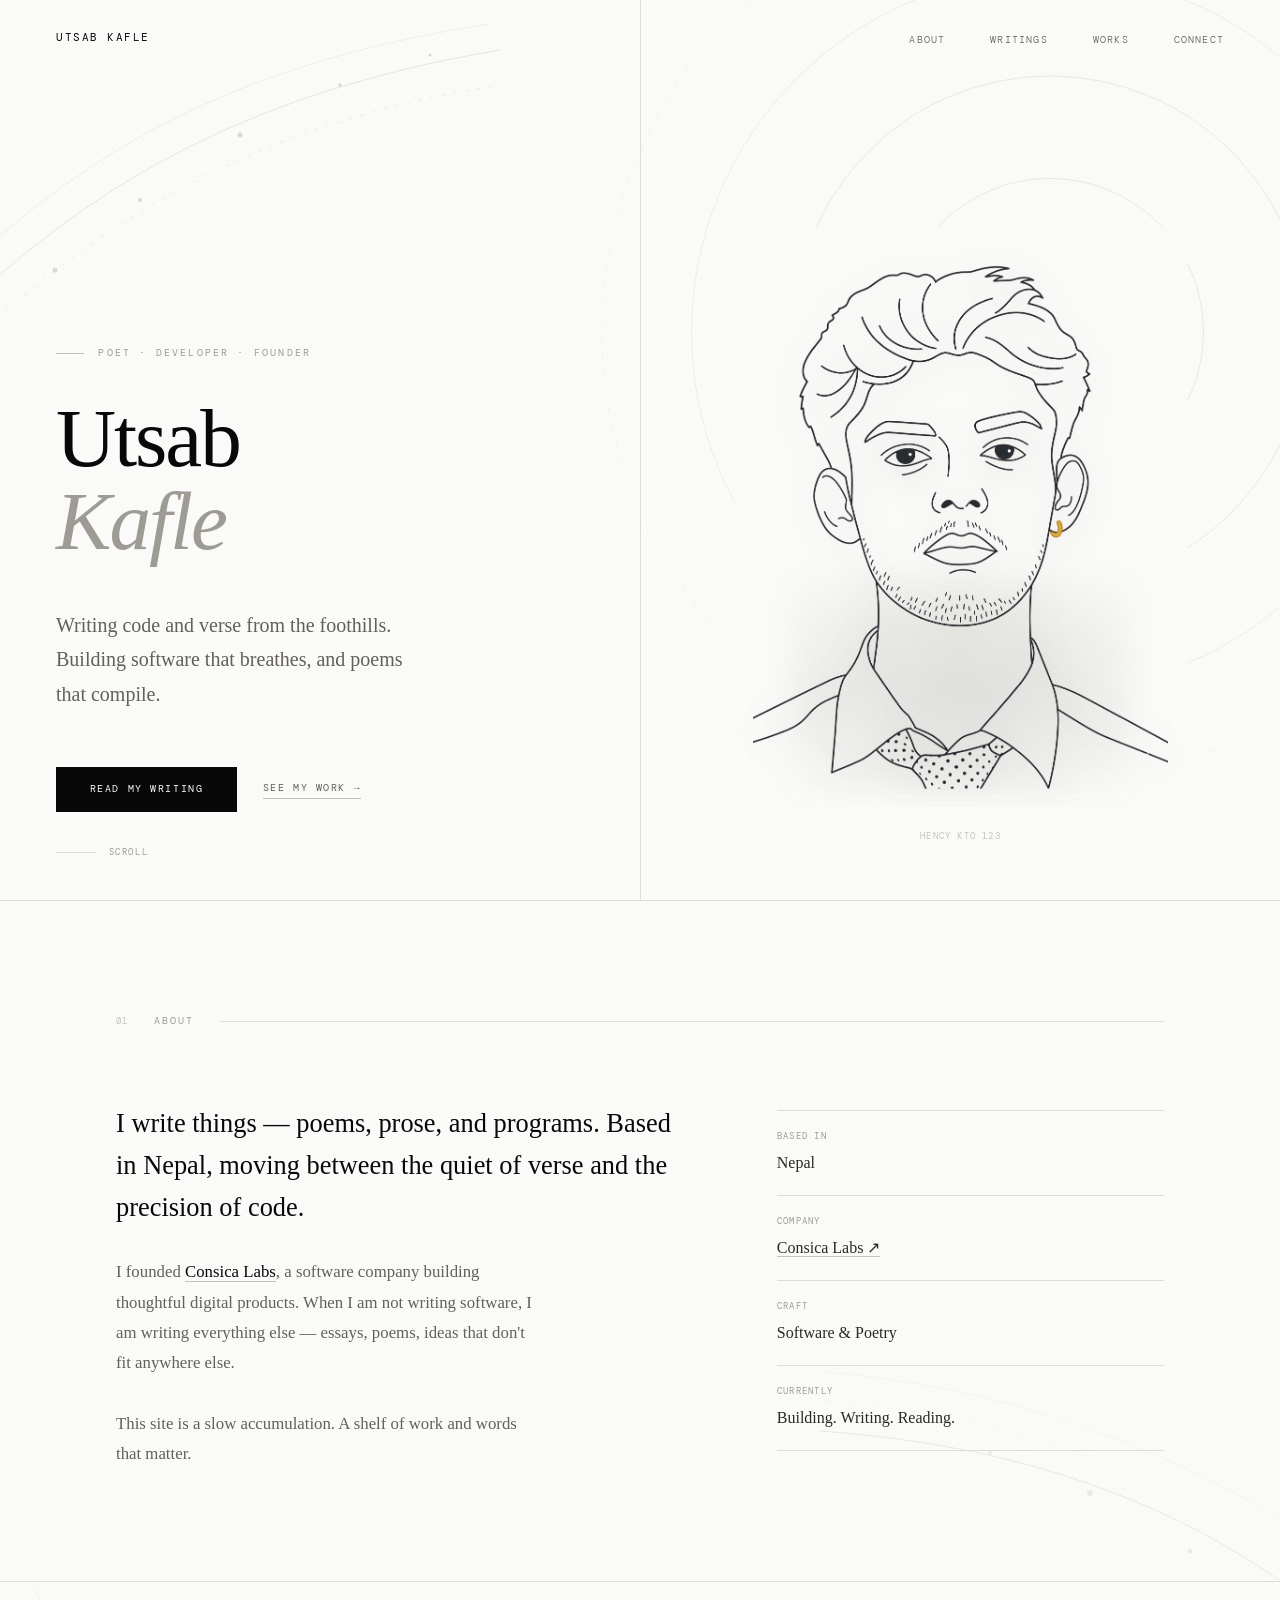
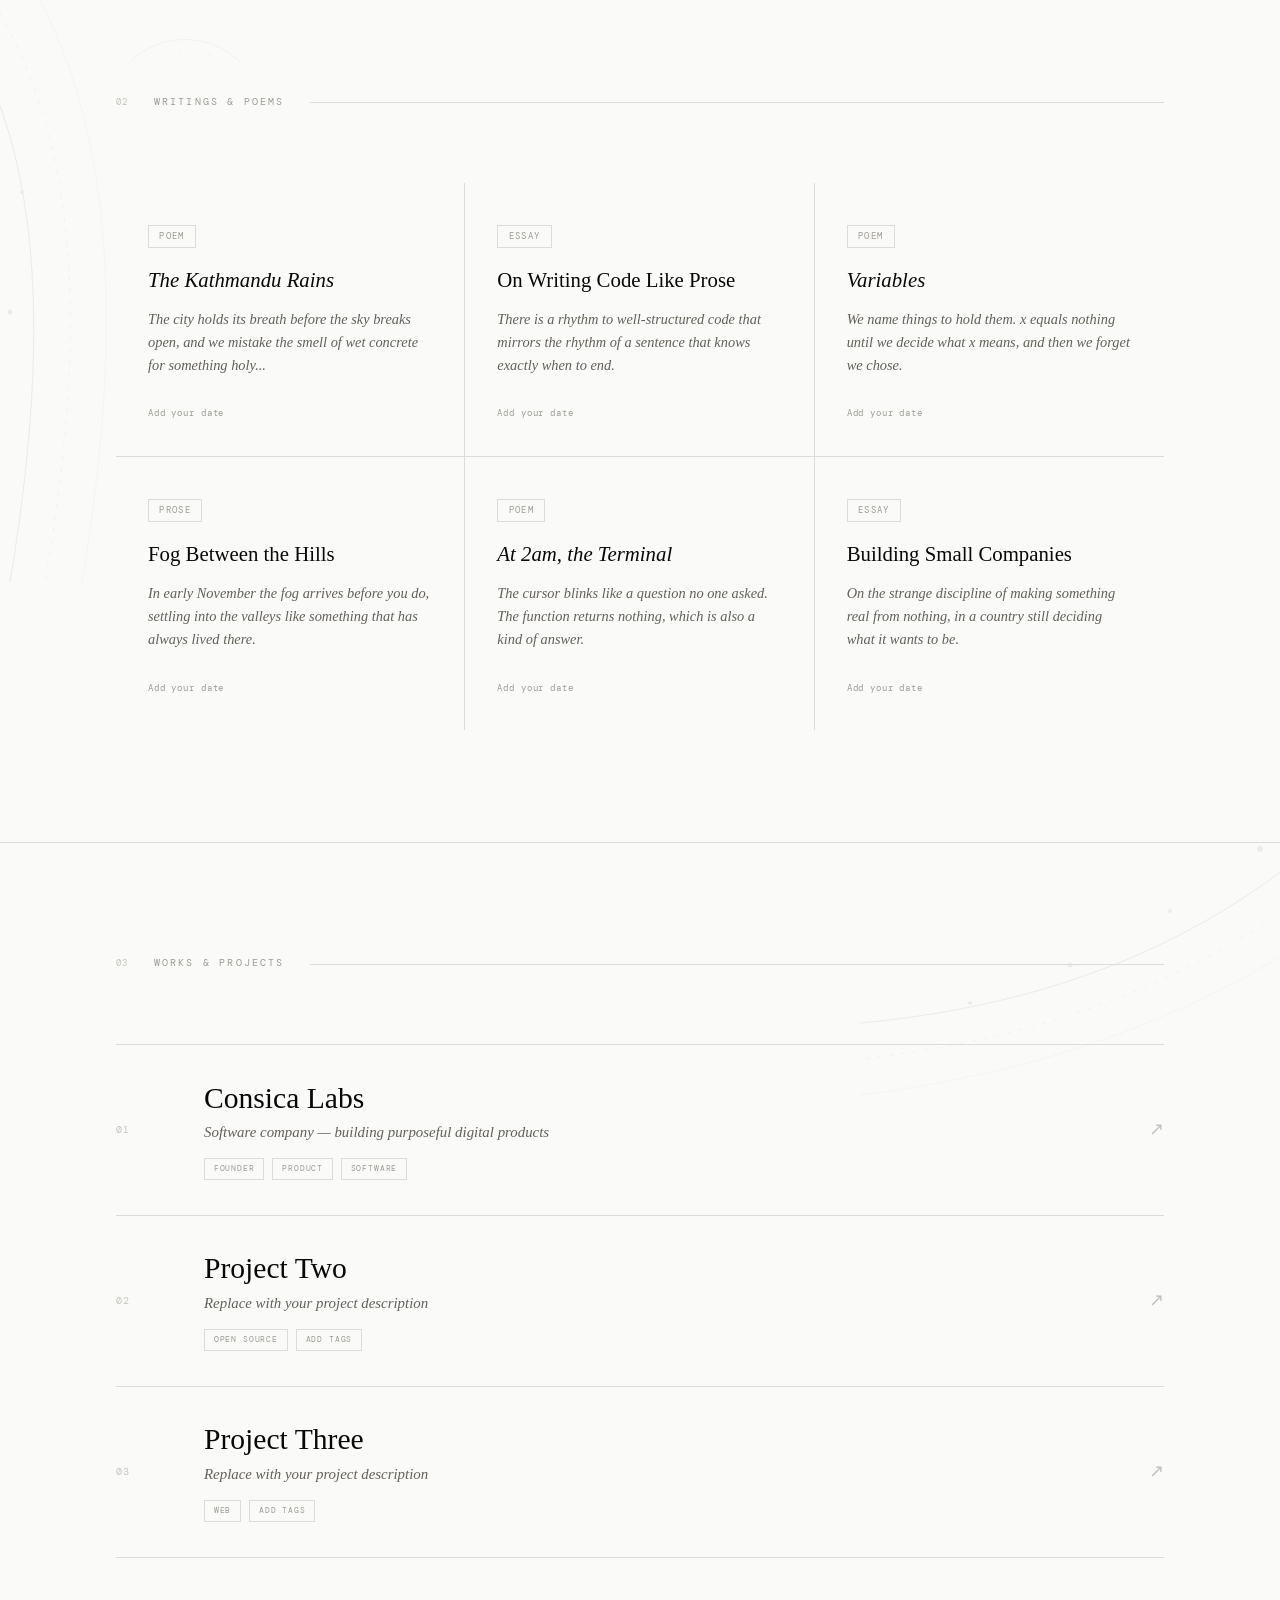
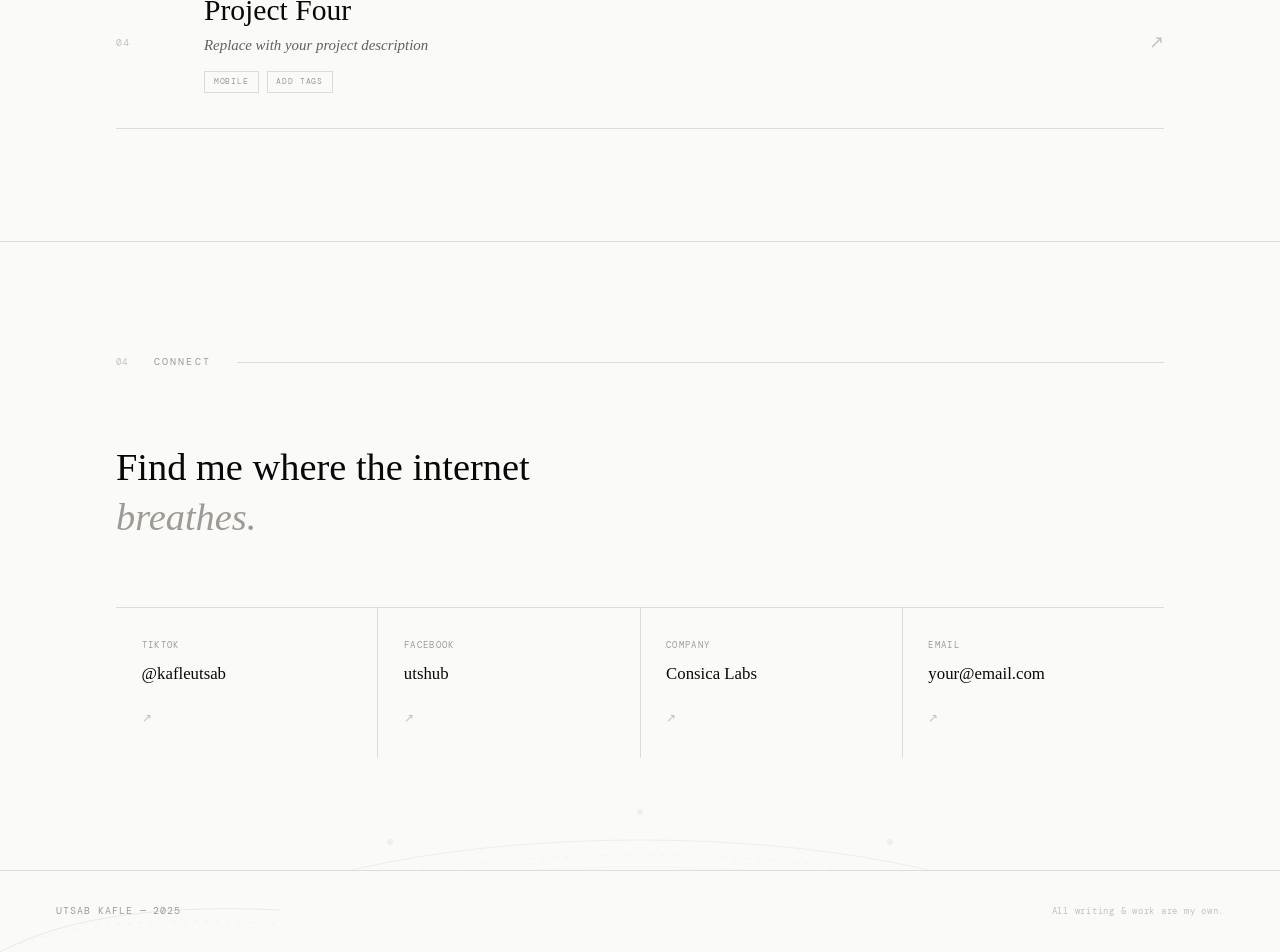
==== index.html @ 0d16936a "updated circles" ====
<!DOCTYPE html>
<html lang="en">
<head>
<meta charset="UTF-8" />
<meta name="viewport" content="width=device-width, initial-scale=1.0" />
<title>Utsab Kafle</title>
<link rel="preconnect" href="https://fonts.googleapis.com" />
<link rel="preconnect" href="https://fonts.gstatic.com" crossorigin />
<link href="https://fonts.googleapis.com/css2?family=Cormorant+Garant:ital,wght@0,300;0,400;0,500;0,600;1,300;1,400;1,500&family=DM+Mono:ital,wght@0,300;0,400;1,300&display=swap" rel="stylesheet" />
<style>
  *, *::before, *::after { box-sizing: border-box; margin: 0; padding: 0; }

  :root {
    --ink:   #080808;
    --white: #fafaf8;
    --g100:  #f0efec;
    --g200:  #dedcd7;
    --g300:  #c4c2bc;
    --g400:  #9d9b94;
    --g600:  #636059;
    --g800:  #2a2926;
    --serif: 'Cormorant Garant', Georgia, serif;
    --mono:  'DM Mono', 'Courier New', monospace;
  }

  html { scroll-behavior: smooth; }

  body {
    background: var(--white);
    color: var(--ink);
    font-family: var(--serif);
    font-size: 18px;
    line-height: 1.7;
    overflow-x: hidden;
  }

  ::selection { background: var(--ink); color: var(--white); }

  /* NAV */
  nav {
    position: fixed; top: 0; left: 0; right: 0; z-index: 200;
    display: flex; align-items: center; justify-content: space-between;
    padding: 1.4rem 3.5rem;
    transition: background 0.4s, backdrop-filter 0.4s;
  }
  nav.scrolled {
    background: rgba(250,250,248,0.88);
    backdrop-filter: blur(14px);
    border-bottom: 0.5px solid var(--g200);
  }
  .nav-name {
    font-family: var(--mono); font-size: 0.68rem; font-weight: 400;
    letter-spacing: 0.14em; text-transform: uppercase;
    color: var(--ink); text-decoration: none;
  }
  .nav-links { display: flex; gap: 2.8rem; list-style: none; }
  .nav-links a {
    font-family: var(--mono); font-size: 0.63rem; font-weight: 300;
    letter-spacing: 0.12em; text-transform: uppercase;
    color: var(--g600); text-decoration: none;
    position: relative; transition: color 0.25s;
  }
  .nav-links a::after {
    content: ''; position: absolute; bottom: -3px; left: 0;
    width: 0; height: 0.5px; background: var(--ink);
    transition: width 0.3s ease;
  }
  .nav-links a:hover { color: var(--ink); }
  .nav-links a:hover::after { width: 100%; }

  /* HERO */
  .hero {
    min-height: 100vh;
    display: grid; grid-template-columns: 1fr 1fr;
    position: relative; overflow: hidden;
  }

  /* Big concentric arcs top-right */
  .hero-rings {
    position: absolute; top: -20%; right: -22%;
    width: 80vw; height: 80vw;
    pointer-events: none; z-index: 0;
  }
  .hero-rings circle { fill: none; stroke-width: 0.5; }

  /* Flowing diagonal curves top-left */
  .hero-diagonals {
    position: absolute; top: 0; left: 0;
    width: 500px; pointer-events: none; z-index: 0;
  }

  .hero-left {
    position: relative; z-index: 1;
    display: flex; flex-direction: column; justify-content: flex-end;
    padding: 7rem 3.5rem 5.5rem;
  }

  .hero-eyebrow {
    font-family: var(--mono); font-size: 0.62rem;
    letter-spacing: 0.22em; text-transform: uppercase;
    color: var(--g400); margin-bottom: 2.2rem;
    display: flex; align-items: center; gap: 0.9rem;
  }
  .hero-eyebrow::before {
    content: ''; display: inline-block;
    width: 28px; height: 0.5px; background: var(--g300);
  }

  h1.hero-name {
    font-size: clamp(4rem, 6.5vw, 8.2rem);
    font-weight: 300; line-height: 1.0;
    letter-spacing: -0.025em; margin-bottom: 2.8rem;
  }
  h1.hero-name em { font-style: italic; color: var(--g400); display: block; }

  .hero-desc {
    font-size: 1.25rem; font-weight: 300;
    color: var(--g600); max-width: 36ch; line-height: 1.72;
    margin-bottom: 3.5rem;
  }

  .hero-ctas { display: flex; gap: 1.6rem; flex-wrap: wrap; align-items: center; }

  .btn-solid {
    font-family: var(--mono); font-size: 0.62rem;
    letter-spacing: 0.16em; text-transform: uppercase;
    text-decoration: none; color: var(--white);
    background: var(--ink); padding: 0.88rem 2.1rem;
    transition: opacity 0.2s;
  }
  .btn-solid:hover { opacity: 0.7; }

  .btn-line {
    font-family: var(--mono); font-size: 0.62rem;
    letter-spacing: 0.16em; text-transform: uppercase;
    text-decoration: none; color: var(--g600);
    border-bottom: 0.5px solid var(--g300); padding-bottom: 2px;
    transition: color 0.2s, border-color 0.2s;
  }
  .btn-line:hover { color: var(--ink); border-color: var(--ink); }

  /* Portrait column */
  .hero-right {
    position: relative; z-index: 1;
    display: flex; align-items: flex-end; justify-content: center;
    padding-bottom: 3.5rem;
    border-left: 0.5px solid var(--g200);
  }

  .portrait-wrap {
    position: relative;
    display: flex; flex-direction: column;
    align-items: center; gap: 1rem;
  }

  /* concentric rings behind portrait */
  .portrait-rings {
    position: absolute; top: 50%; left: 50%;
    transform: translate(-50%, -50%);
    width: 380px; height: 380px;
    pointer-events: none;
  }
  .portrait-rings circle { fill: none; stroke: var(--g200); stroke-width: 0.5; }
  .portrait-rings .dashed { stroke-dasharray: 3 10; stroke: var(--g300); }

  .portrait-frame {
    position: relative;
    z-index: 2;
    width: min(452px, 95%);
    padding: 1.15rem;
    background: var(--white);
    overflow: hidden;
    transform: translateY(-0.4rem);
  }
  .portrait-frame::before {
    content: '';
    position: absolute;
    inset: 0.65rem;
    border-radius: 1.6rem;
    border: 1px solid rgba(255,255,255,0.6);
    pointer-events: none;
  }
  .portrait-frame::after {
    content: '';
    position: absolute;
    inset: auto 12% 0.7rem;
    height: 38%;
    background: radial-gradient(ellipse at center, rgba(99, 96, 89, 0.18), rgba(99, 96, 89, 0));
    filter: blur(14px);
    pointer-events: none;
  }
  .portrait-frame img {
    position: relative;
    z-index: 1;
    display: block;
    width: 100%;
    height: auto;
    object-fit: contain;
    filter: drop-shadow(0 6px 18px rgba(8, 8, 8, 0.15));
  }

  .portrait-label {
    font-family: var(--mono); font-size: 0.54rem;
    color: var(--g300); letter-spacing: 0.14em;
    text-transform: uppercase; z-index: 2; position: relative;
  }

  /* scroll hint */
  .scroll-hint {
    position: absolute; bottom: 2.5rem; left: 3.5rem; z-index: 2;
    display: flex; align-items: center; gap: 0.8rem;
  }
  .scroll-hint span {
    font-family: var(--mono); font-size: 0.54rem;
    letter-spacing: 0.18em; text-transform: uppercase; color: var(--g400);
  }
  .scroll-line {
    width: 40px; height: 0.5px; background: var(--g200);
    position: relative; overflow: hidden;
  }
  .scroll-line::after {
    content: ''; position: absolute; top: 0; left: -100%;
    width: 100%; height: 100%; background: var(--g600);
    animation: sweep 2.2s ease-in-out infinite;
  }
  @keyframes sweep { 0%{left:-100%} 100%{left:100%} }

  /* SECTIONS */
  .section-wrap { position: relative; overflow: hidden; border-top: 0.5px solid var(--g200); }
  .section-inner { max-width: 1160px; margin: 0 auto; padding: 7rem 3.5rem; position: relative; z-index: 1; }

  .section-header {
    display: flex; align-items: center; gap: 1.6rem;
    margin-bottom: 4.5rem;
  }
  .section-num { font-family: var(--mono); font-size: 0.55rem; letter-spacing: 0.12em; color: var(--g300); }
  .section-title { font-family: var(--mono); font-size: 0.62rem; letter-spacing: 0.22em; text-transform: uppercase; color: var(--g400); }
  .section-rule { flex: 1; height: 0.5px; background: var(--g200); }

  /* decorative curve SVGs */
  .deco { position: absolute; pointer-events: none; z-index: 0; }

  /* ABOUT */
  .about-grid { display: grid; grid-template-columns: 3fr 2fr; gap: 5rem; align-items: start; }

  .about-lead {
    font-size: 1.65rem; font-weight: 300; line-height: 1.6;
    margin-bottom: 1.8rem; max-width: 52ch;
  }
  .about-body { font-size: 1.05rem; font-weight: 300; color: var(--g600); line-height: 1.8; max-width: 50ch; }
  .about-body a { color: var(--ink); text-decoration: none; border-bottom: 0.5px solid var(--g300); transition: border-color 0.2s; }
  .about-body a:hover { border-color: var(--ink); }

  .about-aside { display: flex; flex-direction: column; padding-top: 0.5rem; }
  .aside-item { padding: 1.15rem 0; border-bottom: 0.5px solid var(--g200); }
  .aside-item:first-child { border-top: 0.5px solid var(--g200); }
  .aside-key { font-family: var(--mono); font-size: 0.56rem; letter-spacing: 0.14em; text-transform: uppercase; color: var(--g400); margin-bottom: 0.3rem; }
  .aside-val { font-size: 1rem; color: var(--g800); }
  .aside-val a { color: var(--g800); text-decoration: none; border-bottom: 0.5px solid var(--g300); transition: color 0.2s, border-color 0.2s; }
  .aside-val a:hover { color: var(--ink); border-color: var(--ink); }

  /* WRITINGS */
  .writings-grid { display: grid; grid-template-columns: repeat(3,1fr); }

  .writing-card {
    padding: 2.2rem 2rem;
    border-right: 0.5px solid var(--g200);
    border-bottom: 0.5px solid var(--g200);
    text-decoration: none; color: inherit;
    display: block; position: relative; overflow: hidden;
  }
  .writing-card:nth-child(3n) { border-right: none; }
  .writing-card:nth-child(n+4) { border-bottom: none; }

  .writing-card::before {
    content: ''; position: absolute; inset: 0;
    background: var(--ink);
    transform: translateY(101%);
    transition: transform 0.42s cubic-bezier(0.76,0,0.24,1);
    z-index: 0;
  }
  .writing-card:hover::before { transform: translateY(0); }
  .writing-card:hover .wc-tag,
  .writing-card:hover .wc-title,
  .writing-card:hover .wc-excerpt,
  .writing-card:hover .wc-date { color: var(--white); }
  .writing-card:hover .wc-tag { border-color: rgba(255,255,255,0.18); }

  .wc-tag, .wc-title, .wc-excerpt, .wc-date { position: relative; z-index: 1; transition: color 0.3s; }

  .wc-tag {
    font-family: var(--mono); font-size: 0.54rem; letter-spacing: 0.15em;
    text-transform: uppercase; color: var(--g400);
    border: 0.5px solid var(--g200); display: inline-block;
    padding: 0.2rem 0.65rem; margin-bottom: 1.2rem;
    transition: color 0.3s, border-color 0.3s;
  }
  .wc-title { font-size: 1.3rem; font-weight: 400; line-height: 1.25; margin-bottom: 0.9rem; color: var(--ink); }
  .wc-title em { font-style: italic; }
  .wc-excerpt { font-size: 0.9rem; color: var(--g600); line-height: 1.62; font-style: italic; margin-bottom: 1.8rem; }
  .wc-date { font-family: var(--mono); font-size: 0.54rem; color: var(--g400); letter-spacing: 0.1em; }

  /* WORKS */
  .projects-list { display: flex; flex-direction: column; }

  .project-item {
    display: grid; grid-template-columns: 3rem 1fr auto;
    align-items: center; gap: 2.5rem;
    padding: 2.2rem 0;
    border-bottom: 0.5px solid var(--g200);
    text-decoration: none; color: inherit;
    position: relative; overflow: hidden;
  }
  .project-item:first-child { border-top: 0.5px solid var(--g200); }
  .project-item::after {
    content: ''; position: absolute; bottom: 0; left: 0; right: 0; height: 0;
    background: var(--ink);
    transition: height 0.38s cubic-bezier(0.76,0,0.24,1); z-index: 0;
  }
  .project-item:hover::after { height: 100%; }
  .project-item:hover .p-num,
  .project-item:hover .p-name,
  .project-item:hover .p-desc,
  .project-item:hover .tag,
  .project-item:hover .p-arrow { color: var(--white); border-color: rgba(255,255,255,0.18); }

  .p-num, .p-body, .p-arrow { position: relative; z-index: 1; }
  .p-num { font-family: var(--mono); font-size: 0.6rem; color: var(--g300); letter-spacing: 0.1em; transition: color 0.3s; }
  .p-body { display: flex; flex-direction: column; gap: 0.35rem; }
  .p-name { font-size: 1.85rem; font-weight: 400; line-height: 1.15; transition: color 0.3s; }
  .p-desc { font-size: 0.93rem; color: var(--g600); font-style: italic; transition: color 0.3s; }
  .p-tags { display: flex; gap: 0.5rem; margin-top: 0.45rem; flex-wrap: wrap; }
  .tag {
    font-family: var(--mono); font-size: 0.52rem; letter-spacing: 0.1em;
    text-transform: uppercase; color: var(--g400);
    border: 0.5px solid var(--g200); padding: 0.18rem 0.55rem;
    transition: color 0.3s, border-color 0.3s;
  }
  .p-arrow { font-size: 1.1rem; color: var(--g300); transition: color 0.3s, transform 0.3s; }
  .project-item:hover .p-arrow { transform: translate(3px,-3px); }

  /* CONNECT */
  .connect-intro {
    font-size: 2.4rem; font-weight: 300; line-height: 1.3;
    max-width: 26ch; margin-bottom: 4rem;
  }
  .connect-intro em { font-style: italic; color: var(--g400); }

  .connect-row { display: flex; border-top: 0.5px solid var(--g200); }

  .connect-item {
    flex: 1; padding: 1.9rem 1.6rem;
    border-right: 0.5px solid var(--g200);
    text-decoration: none; color: inherit;
    display: flex; flex-direction: column; gap: 0.4rem;
    position: relative; overflow: hidden;
    transition: background 0.25s;
  }
  .connect-item:last-child { border-right: none; }
  .connect-item::before {
    content: ''; position: absolute;
    bottom: 0; left: 0; right: 0; height: 2px;
    background: var(--ink);
    transform: scaleX(0); transform-origin: left;
    transition: transform 0.35s ease;
  }
  .connect-item:hover::before { transform: scaleX(1); }
  .connect-item:hover { background: var(--g100); }

  .ci-platform { font-family: var(--mono); font-size: 0.56rem; letter-spacing: 0.15em; text-transform: uppercase; color: var(--g400); }
  .ci-handle { font-size: 1.05rem; font-weight: 400; color: var(--ink); }
  .ci-arrow { font-size: 0.75rem; color: var(--g300); margin-top: 0.8rem; transition: transform 0.3s, color 0.2s; }
  .connect-item:hover .ci-arrow { transform: translate(3px,-3px); color: var(--ink); }

  /* FOOTER */
  footer {
    border-top: 0.5px solid var(--g200);
    display: flex; justify-content: space-between; align-items: center;
    padding: 2rem 3.5rem; position: relative; overflow: hidden;
  }
  .footer-left { font-family: var(--mono); font-size: 0.6rem; color: var(--g400); letter-spacing: 0.1em; text-transform: uppercase; }
  .footer-right { font-family: var(--mono); font-size: 0.58rem; color: var(--g300); letter-spacing: 0.08em; }

  /* ANIMATIONS */
  @keyframes fadeUp { from{opacity:0;transform:translateY(22px)} to{opacity:1;transform:translateY(0)} }
  @keyframes fadeIn { from{opacity:0} to{opacity:1} }

  .hero-eyebrow { animation: fadeUp 0.7s 0.10s ease both; }
  h1.hero-name   { animation: fadeUp 0.8s 0.22s ease both; }
  .hero-desc     { animation: fadeUp 0.7s 0.36s ease both; }
  .hero-ctas     { animation: fadeUp 0.7s 0.48s ease both; }
  .scroll-hint   { animation: fadeIn 1.2s 0.8s ease both; }
  .hero-right    { animation: fadeIn 1.0s 0.2s ease both; }
  .hero-rings    { animation: fadeIn 1.6s 0.1s ease both; }

  /* MOBILE */
  @media (max-width: 820px) {
    nav { padding: 1.2rem 1.5rem; }
    .nav-links { gap: 1.8rem; }
    .hero { grid-template-columns: 1fr; }
    .hero-left { padding: 6rem 1.5rem 3.5rem; }
    .hero-right { min-height: 72vw; border-left: none; border-top: 0.5px solid var(--g200); }
    .hero-rings, .hero-diagonals, .scroll-hint { display: none; }
    .portrait-rings { width: 280px; height: 280px; }
    .section-inner { padding: 4.5rem 1.5rem; }
    .about-grid { grid-template-columns: 1fr; gap: 2.5rem; }
    .writings-grid { grid-template-columns: 1fr; }
    .writing-card { border-right: none !important; }
    .writing-card:nth-child(n+4) { border-bottom: 0.5px solid var(--g200) !important; }
    .writing-card:last-child { border-bottom: none !important; }
    .project-item { grid-template-columns: 2rem 1fr auto; gap: 1rem; }
    .connect-row { flex-direction: column; }
    .connect-item { border-right: none; border-bottom: 0.5px solid var(--g200); }
    footer { flex-direction: column; gap: 0.5rem; padding: 1.5rem; text-align: center; }
  }
</style>
</head>
<body>

<!-- NAV -->
<nav id="nav">
  <a href="#" class="nav-name">Utsab Kafle</a>
  <ul class="nav-links">
    <li><a href="#about">About</a></li>
    <li><a href="#writings">Writings</a></li>
    <li><a href="#works">Works</a></li>
    <li><a href="#connect">Connect</a></li>
  </ul>
</nav>

<!-- HERO -->
<div class="hero">

  <!-- Large concentric arcs, top-right background -->
  <svg class="hero-rings" viewBox="0 0 800 800" xmlns="http://www.w3.org/2000/svg">
    <circle cx="400" cy="400" r="120" stroke="#dedcd7" stroke-width="0.5" fill="none"/>
    <circle cx="400" cy="400" r="200" stroke="#dedcd7" stroke-width="0.5" fill="none"/>
    <circle cx="400" cy="400" r="280" stroke="#e6e5e1" stroke-width="0.5" fill="none"/>
    <circle cx="400" cy="400" r="350" stroke="#ebebea" stroke-width="0.5" fill="none" stroke-dasharray="4 10"/>
    <circle cx="400" cy="400" r="395" stroke="#f0efec" stroke-width="0.5" fill="none" stroke-dasharray="2 14"/>
  </svg>

  <!-- Flowing diagonal curves, top-left -->
  <svg class="hero-diagonals" viewBox="0 0 500 380" fill="none" xmlns="http://www.w3.org/2000/svg">
    <path d="M-40 310 C60 220 200 100 500 50"   stroke="#d8d8d4" stroke-width="0.65"/>
    <path d="M-40 350 C70 255 210 130 500 85"   stroke="#e0e0db" stroke-width="0.55" stroke-dasharray="4 8"/>
    <path d="M-40 270 C55 188 185  70 490 24"   stroke="#e6e5e1" stroke-width="0.6"/>
    <path d="M-40 230 C45 155 165  40 480  0"   stroke="#ebebea" stroke-width="0.5" stroke-dasharray="2 12"/>
    <!-- dots along curve -->
    <circle cx="55"  cy="270" r="2.5" fill="#d8d8d4"/>
    <circle cx="140" cy="200" r="2"   fill="#d8d8d4"/>
    <circle cx="240" cy="135" r="2.5" fill="#d8d8d4"/>
    <circle cx="340" cy="85"  r="1.8" fill="#d8d8d4"/>
    <circle cx="430" cy="55"  r="1.5" fill="#d8d8d4"/>
  </svg>

  <!-- LEFT -->
  <div class="hero-left">
    <p class="hero-eyebrow">Poet · Developer · Founder</p>
    <h1 class="hero-name">Utsab<br/><em>Kafle</em></h1>
    <p class="hero-desc">Writing code and verse from the foothills. Building software that breathes, and poems that compile.</p>
    <div class="hero-ctas">
      <a href="#writings" class="btn-solid">Read my writing</a>
      <a href="#works" class="btn-line">See my work →</a>
    </div>
  </div>

  <!-- RIGHT — portrait -->
  <div class="hero-right">
    <!-- <svg class="portrait-rings" viewBox="0 0 380 380">
      <circle cx="190" cy="190" r="55"/>
      <circle cx="190" cy="190" r="95"/>
      <circle cx="190" cy="190" r="135"/>
      <circle cx="190" cy="190" r="170" class="dashed"/>
      <circle cx="190" cy="190" r="188" stroke-dasharray="1 18" stroke="var(--g200)"/>
    </svg> -->

    <div class="portrait-wrap">
      <div class="portrait-frame">
        <img src="assets/images/image2.png" alt="Portrait illustration of Utsab Kafle" />
      </div>
      <span class="portrait-label">Hency kto 123</span>
    </div>
  </div>

  <div class="scroll-hint">
    <div class="scroll-line"></div>
    <span>Scroll</span>
  </div>
</div>

<!-- ABOUT -->
<section id="about" class="section-wrap">
  <!-- curves: bottom-right corner -->
  <svg class="deco" style="bottom:-80px;right:-100px;width:560px;opacity:0.45;" viewBox="0 0 560 420" fill="none">
    <path d="M560 420 C440 310 280 210 0 190" stroke="#c4c2bc" stroke-width="0.7"/>
    <path d="M560 380 C430 278 260 175 -20 158" stroke="#dedcd7" stroke-width="0.6" stroke-dasharray="4 8"/>
    <path d="M560 340 C415 244 240 142 -40 128" stroke="#e6e5e1" stroke-width="0.6"/>
    <path d="M540 420 C420 295 260 185 -60 172" stroke="#dedcd7" stroke-width="0.5" stroke-dasharray="2 12"/>
    <circle cx="460" cy="370" r="4"   fill="#d8d8d4"/>
    <circle cx="370" cy="310" r="2.5" fill="#d8d8d4"/>
    <circle cx="270" cy="252" r="3"   fill="#d8d8d4"/>
    <circle cx="170" cy="212" r="2"   fill="#d8d8d4"/>
  </svg>

  <div class="section-inner">
    <div class="section-header">
      <span class="section-num">01</span>
      <span class="section-title">About</span>
      <div class="section-rule"></div>
    </div>
    <div class="about-grid">
      <div>
        <p class="about-lead">I write things — poems, prose, and programs. Based in Nepal, moving between the quiet of verse and the precision of code.</p>
        <p class="about-body">I founded <a href="https://consicalabs.com" target="_blank" rel="noopener">Consica Labs</a>, a software company building thoughtful digital products. When I am not writing software, I am writing everything else — essays, poems, ideas that don't fit anywhere else.<br><br>This site is a slow accumulation. A shelf of work and words that matter.</p>
      </div>
      <div class="about-aside">
        <div class="aside-item">
          <div class="aside-key">Based in</div>
          <div class="aside-val">Nepal</div>
        </div>
        <div class="aside-item">
          <div class="aside-key">Company</div>
          <div class="aside-val"><a href="https://consicalabs.com" target="_blank" rel="noopener">Consica Labs ↗</a></div>
        </div>
        <div class="aside-item">
          <div class="aside-key">Craft</div>
          <div class="aside-val">Software & Poetry</div>
        </div>
        <div class="aside-item">
          <div class="aside-key">Currently</div>
          <div class="aside-val">Building. Writing. Reading.</div>
        </div>
      </div>
    </div>
  </div>
</section>

<!-- WRITINGS -->
<section id="writings" class="section-wrap">
  <!-- curves: left edge, flowing down -->
  <svg class="deco" style="top:0;left:-70px;width:400px;opacity:0.4;" viewBox="0 0 400 600" fill="none">
    <path d="M0 0 C100 120 130 300 80 600"  stroke="#c4c2bc" stroke-width="0.7"/>
    <path d="M50 0 C140 130 165 315 115 600" stroke="#dedcd7" stroke-width="0.6" stroke-dasharray="4 8"/>
    <path d="M100 0 C178 135 198 325 152 600" stroke="#e6e5e1" stroke-width="0.6"/>
    <circle cx="65"  cy="100" r="3"   fill="#d8d8d4"/>
    <circle cx="92"  cy="210" r="2"   fill="#d8d8d4"/>
    <circle cx="80"  cy="330" r="2.5" fill="#d8d8d4"/>
    <circle cx="68"  cy="460" r="2"   fill="#d8d8d4"/>
    <!-- small bracket arc top -->
    <path d="M200 80 C230 50 280 50 310 80" stroke="#d8d8d4" stroke-width="0.6" fill="none"/>
    <path d="M195 96 C230 62 285 62 320 96" stroke="#e0e0db" stroke-width="0.5" fill="none" stroke-dasharray="3 7"/>
  </svg>

  <div class="section-inner">
    <div class="section-header">
      <span class="section-num">02</span>
      <span class="section-title">Writings & Poems</span>
      <div class="section-rule"></div>
    </div>
    <div class="writings-grid">

      <a href="#" class="writing-card">
        <span class="wc-tag">Poem</span>
        <h3 class="wc-title"><em>The Kathmandu Rains</em></h3>
        <p class="wc-excerpt">The city holds its breath before the sky breaks open, and we mistake the smell of wet concrete for something holy...</p>
        <div class="wc-date">Add your date</div>
      </a>

      <a href="#" class="writing-card">
        <span class="wc-tag">Essay</span>
        <h3 class="wc-title">On Writing Code Like Prose</h3>
        <p class="wc-excerpt">There is a rhythm to well-structured code that mirrors the rhythm of a sentence that knows exactly when to end.</p>
        <div class="wc-date">Add your date</div>
      </a>

      <a href="#" class="writing-card">
        <span class="wc-tag">Poem</span>
        <h3 class="wc-title"><em>Variables</em></h3>
        <p class="wc-excerpt">We name things to hold them. x equals nothing until we decide what x means, and then we forget we chose.</p>
        <div class="wc-date">Add your date</div>
      </a>

      <a href="#" class="writing-card">
        <span class="wc-tag">Prose</span>
        <h3 class="wc-title">Fog Between the Hills</h3>
        <p class="wc-excerpt">In early November the fog arrives before you do, settling into the valleys like something that has always lived there.</p>
        <div class="wc-date">Add your date</div>
      </a>

      <a href="#" class="writing-card">
        <span class="wc-tag">Poem</span>
        <h3 class="wc-title"><em>At 2am, the Terminal</em></h3>
        <p class="wc-excerpt">The cursor blinks like a question no one asked. The function returns nothing, which is also a kind of answer.</p>
        <div class="wc-date">Add your date</div>
      </a>

      <a href="#" class="writing-card">
        <span class="wc-tag">Essay</span>
        <h3 class="wc-title">Building Small Companies</h3>
        <p class="wc-excerpt">On the strange discipline of making something real from nothing, in a country still deciding what it wants to be.</p>
        <div class="wc-date">Add your date</div>
      </a>

    </div>
  </div>
</section>

<!-- WORKS -->
<section id="works" class="section-wrap">
  <!-- curves: top-right sweeping down -->
  <svg class="deco" style="top:-40px;right:-80px;width:500px;opacity:0.38;" viewBox="0 0 500 500" fill="none">
    <path d="M500 0 C380 120 220 200 0 220"  stroke="#c4c2bc" stroke-width="0.7"/>
    <path d="M500 50 C370 162 200 238 -20 258" stroke="#dedcd7" stroke-width="0.6" stroke-dasharray="4 8"/>
    <path d="M500 100 C360 205 185 276 -40 296" stroke="#e6e5e1" stroke-width="0.6"/>
    <circle cx="400" cy="46"  r="3"   fill="#d8d8d4"/>
    <circle cx="310" cy="108" r="2"   fill="#d8d8d4"/>
    <circle cx="210" cy="162" r="2.5" fill="#d8d8d4"/>
    <circle cx="110" cy="200" r="2"   fill="#d8d8d4"/>
    <!-- small arc decoration lower-right -->
    <path d="M420 400 C450 370 490 370 500 400" stroke="#d8d8d4" stroke-width="0.6" fill="none"/>
    <path d="M410 418 C445 384 492 385 500 418" stroke="#e0e0db" stroke-width="0.5" fill="none" stroke-dasharray="3 6"/>
  </svg>

  <div class="section-inner">
    <div class="section-header">
      <span class="section-num">03</span>
      <span class="section-title">Works & Projects</span>
      <div class="section-rule"></div>
    </div>
    <div class="projects-list">

      <a href="https://consicalabs.com" target="_blank" rel="noopener" class="project-item">
        <span class="p-num">01</span>
        <div class="p-body">
          <span class="p-name">Consica Labs</span>
          <span class="p-desc">Software company — building purposeful digital products</span>
          <div class="p-tags">
            <span class="tag">Founder</span><span class="tag">Product</span><span class="tag">Software</span>
          </div>
        </div>
        <span class="p-arrow">↗</span>
      </a>

      <a href="#" class="project-item">
        <span class="p-num">02</span>
        <div class="p-body">
          <span class="p-name">Project Two</span>
          <span class="p-desc">Replace with your project description</span>
          <div class="p-tags"><span class="tag">Open Source</span><span class="tag">Add tags</span></div>
        </div>
        <span class="p-arrow">↗</span>
      </a>

      <a href="#" class="project-item">
        <span class="p-num">03</span>
        <div class="p-body">
          <span class="p-name">Project Three</span>
          <span class="p-desc">Replace with your project description</span>
          <div class="p-tags"><span class="tag">Web</span><span class="tag">Add tags</span></div>
        </div>
        <span class="p-arrow">↗</span>
      </a>

      <a href="#" class="project-item">
        <span class="p-num">04</span>
        <div class="p-body">
          <span class="p-name">Project Four</span>
          <span class="p-desc">Replace with your project description</span>
          <div class="p-tags"><span class="tag">Mobile</span><span class="tag">Add tags</span></div>
        </div>
        <span class="p-arrow">↗</span>
      </a>

    </div>
  </div>
</section>

<!-- CONNECT -->
<section id="connect" class="section-wrap">
  <!-- curves: large arcs bottom area -->
  <svg class="deco" style="bottom:-60px;left:50%;transform:translateX(-50%);width:100%;max-width:900px;opacity:0.3;" viewBox="0 0 900 200" fill="none">
    <path d="M0 200 C200 80 700 80 900 200"  stroke="#c4c2bc" stroke-width="0.7"/>
    <path d="M0 200 C220 100 680 100 900 200" stroke="#dedcd7" stroke-width="0.6" stroke-dasharray="4 8"/>
    <path d="M0 200 C240 116 660 116 900 200" stroke="#e6e5e1" stroke-width="0.6"/>
    <circle cx="200" cy="112" r="3" fill="#d8d8d4"/>
    <circle cx="450" cy="82"  r="3" fill="#d8d8d4"/>
    <circle cx="700" cy="112" r="3" fill="#d8d8d4"/>
  </svg>

  <div class="section-inner">
    <div class="section-header">
      <span class="section-num">04</span>
      <span class="section-title">Connect</span>
      <div class="section-rule"></div>
    </div>
    <p class="connect-intro">Find me where the internet <em>breathes.</em></p>
    <div class="connect-row">
      <a href="https://www.tiktok.com/@kafleutsab" target="_blank" rel="noopener" class="connect-item">
        <span class="ci-platform">TikTok</span>
        <span class="ci-handle">@kafleutsab</span>
        <span class="ci-arrow">↗</span>
      </a>
      <a href="https://www.facebook.com/utshub" target="_blank" rel="noopener" class="connect-item">
        <span class="ci-platform">Facebook</span>
        <span class="ci-handle">utshub</span>
        <span class="ci-arrow">↗</span>
      </a>
      <a href="https://consicalabs.com" target="_blank" rel="noopener" class="connect-item">
        <span class="ci-platform">Company</span>
        <span class="ci-handle">Consica Labs</span>
        <span class="ci-arrow">↗</span>
      </a>
      <a href="mailto:your@email.com" class="connect-item">
        <span class="ci-platform">Email</span>
        <span class="ci-handle">your@email.com</span>
        <span class="ci-arrow">↗</span>
      </a>
    </div>
  </div>
</section>

<!-- FOOTER -->
<footer>
  <svg style="position:absolute;bottom:0;left:0;width:280px;pointer-events:none;opacity:0.28;" viewBox="0 0 280 70" fill="none">
    <path d="M0 70 C60 38 150 22 280 28" stroke="#9d9b94" stroke-width="0.6"/>
    <path d="M0 70 C50 46 130 34 280 42" stroke="#c4c2bc" stroke-width="0.5" stroke-dasharray="3 8"/>
  </svg>
  <span class="footer-left">Utsab Kafle — 2025</span>
  <span class="footer-right">All writing & work are my own.</span>
</footer>

<script>
  const nav = document.getElementById('nav');
  window.addEventListener('scroll', () => {
    nav.classList.toggle('scrolled', window.scrollY > 40);
  }, { passive: true });
</script>
</body>
</html>
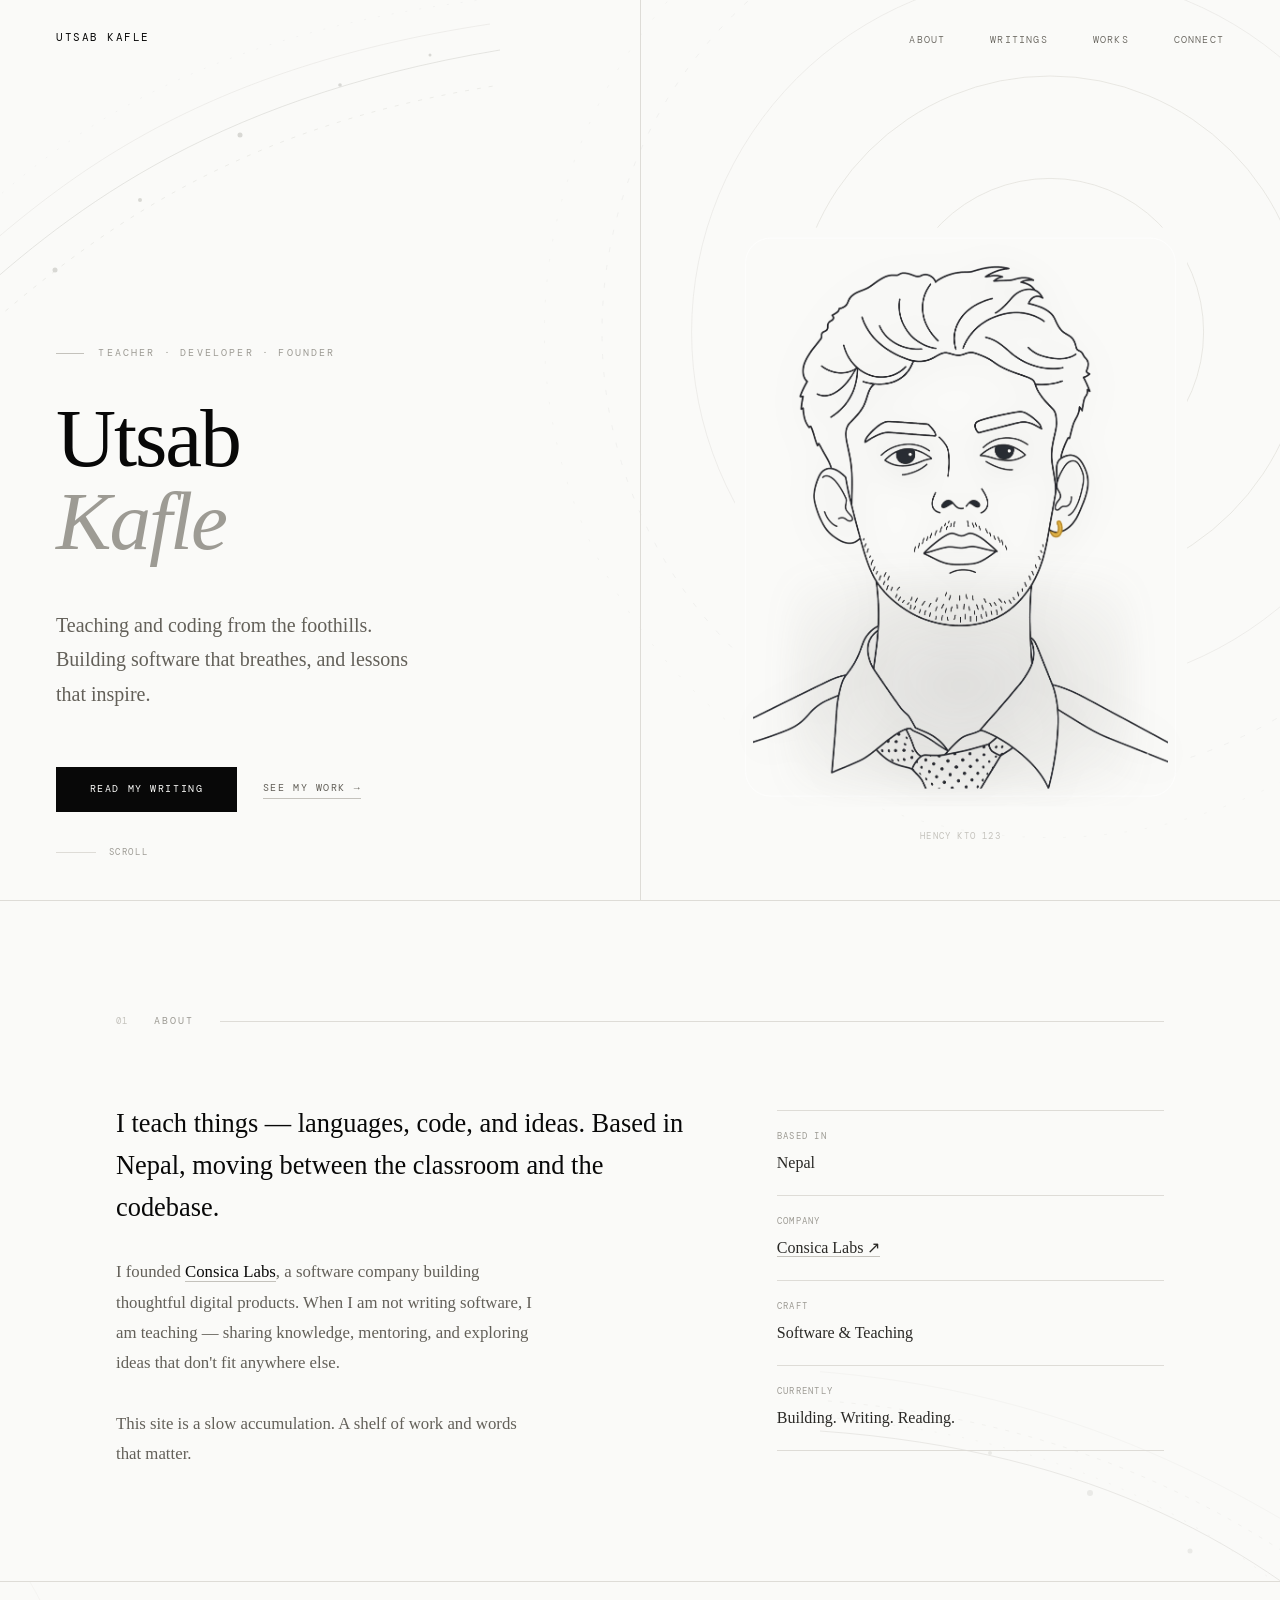
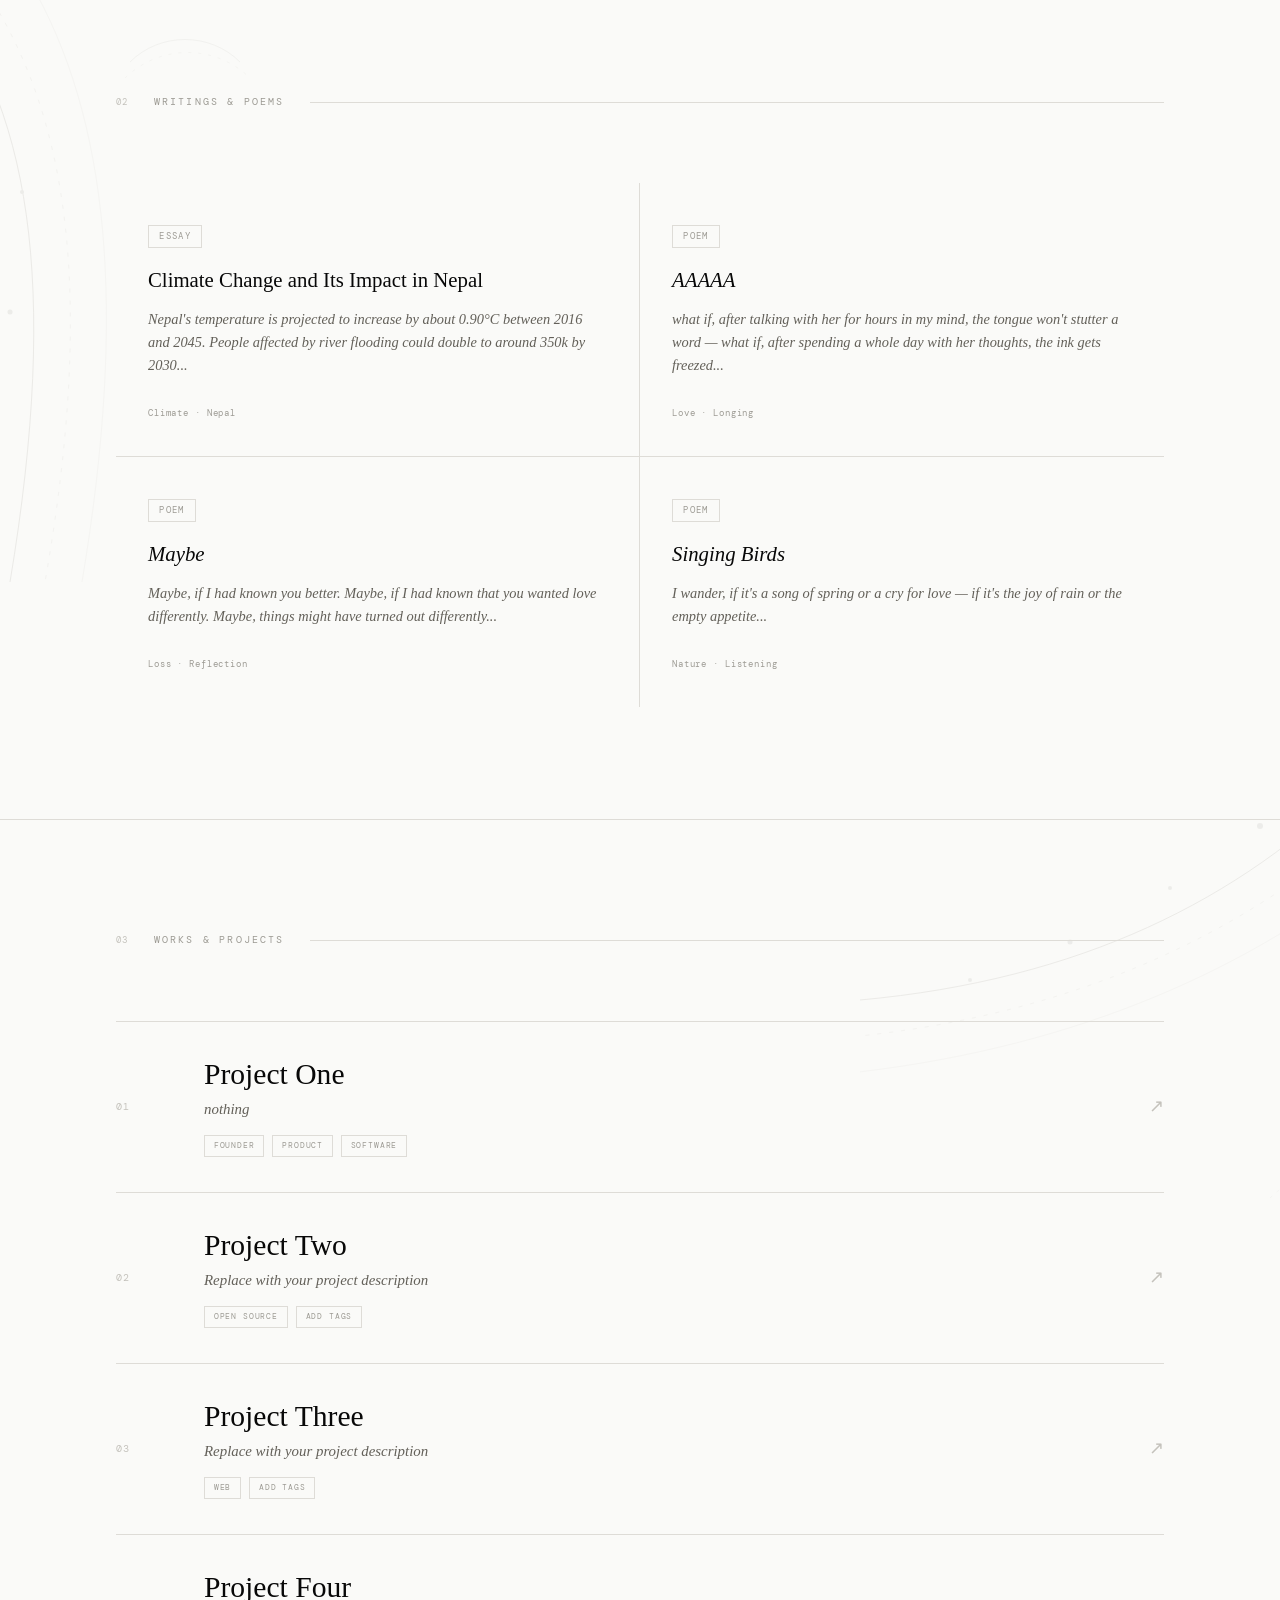
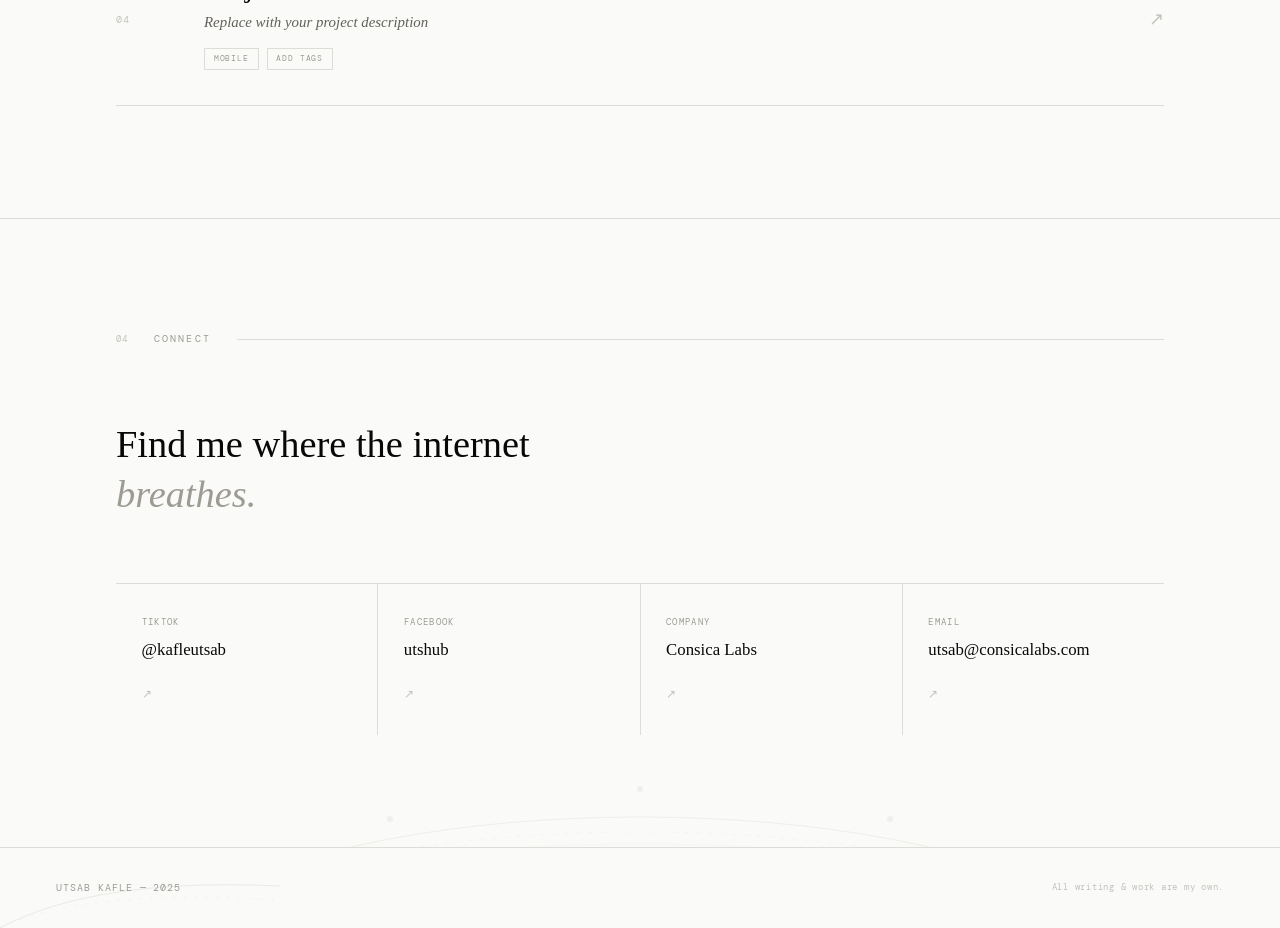
==== commit 951f0fc6: "more updates" ====
--- a/index.html
+++ b/index.html
@@ -260,7 +260,7 @@
   .aside-val a:hover { color: var(--ink); border-color: var(--ink); }
 
   /* WRITINGS */
-  .writings-grid { display: grid; grid-template-columns: repeat(3,1fr); }
+  .writings-grid { display: grid; grid-template-columns: repeat(2,1fr); }
 
   .writing-card {
     padding: 2.2rem 2rem;
@@ -269,8 +269,8 @@
     text-decoration: none; color: inherit;
     display: block; position: relative; overflow: hidden;
   }
-  .writing-card:nth-child(3n) { border-right: none; }
-  .writing-card:nth-child(n+4) { border-bottom: none; }
+  .writing-card:nth-child(2n) { border-right: none; }
+  .writing-card:nth-child(n+3) { border-bottom: none; }
 
   .writing-card::before {
     content: ''; position: absolute; inset: 0;
@@ -406,7 +406,7 @@
     .about-grid { grid-template-columns: 1fr; gap: 2.5rem; }
     .writings-grid { grid-template-columns: 1fr; }
     .writing-card { border-right: none !important; }
-    .writing-card:nth-child(n+4) { border-bottom: 0.5px solid var(--g200) !important; }
+    .writing-card:nth-child(n+3) { border-bottom: 0.5px solid var(--g200) !important; }
     .writing-card:last-child { border-bottom: none !important; }
     .project-item { grid-template-columns: 2rem 1fr auto; gap: 1rem; }
     .connect-row { flex-direction: column; }
@@ -456,9 +456,9 @@
 
   <!-- LEFT -->
   <div class="hero-left">
-    <p class="hero-eyebrow">Poet · Developer · Founder</p>
+    <p class="hero-eyebrow">Teacher · Developer · Founder</p>
     <h1 class="hero-name">Utsab<br/><em>Kafle</em></h1>
-    <p class="hero-desc">Writing code and verse from the foothills. Building software that breathes, and poems that compile.</p>
+    <p class="hero-desc">Teaching and coding from the foothills. Building software that breathes, and lessons that inspire.</p>
     <div class="hero-ctas">
       <a href="#writings" class="btn-solid">Read my writing</a>
       <a href="#works" class="btn-line">See my work →</a>
@@ -511,8 +511,8 @@
     </div>
     <div class="about-grid">
       <div>
-        <p class="about-lead">I write things — poems, prose, and programs. Based in Nepal, moving between the quiet of verse and the precision of code.</p>
-        <p class="about-body">I founded <a href="https://consicalabs.com" target="_blank" rel="noopener">Consica Labs</a>, a software company building thoughtful digital products. When I am not writing software, I am writing everything else — essays, poems, ideas that don't fit anywhere else.<br><br>This site is a slow accumulation. A shelf of work and words that matter.</p>
+        <p class="about-lead">I teach things — languages, code, and ideas. Based in Nepal, moving between the classroom and the codebase.</p>
+        <p class="about-body">I founded <a href="https://consicalabs.com" target="_blank" rel="noopener">Consica Labs</a>, a software company building thoughtful digital products. When I am not writing software, I am teaching — sharing knowledge, mentoring, and exploring ideas that don't fit anywhere else.<br><br>This site is a slow accumulation. A shelf of work and words that matter.</p>
       </div>
       <div class="about-aside">
         <div class="aside-item">
@@ -525,7 +525,7 @@
         </div>
         <div class="aside-item">
           <div class="aside-key">Craft</div>
-          <div class="aside-val">Software & Poetry</div>
+          <div class="aside-val">Software & Teaching</div>
         </div>
         <div class="aside-item">
           <div class="aside-key">Currently</div>
@@ -560,46 +560,32 @@
     </div>
     <div class="writings-grid">
 
-      <a href="#" class="writing-card">
+      <a href="writings/climate-change-and-its-impact-in-nepal.html" class="writing-card">
+        <span class="wc-tag">Essay</span>
+        <h3 class="wc-title">Climate Change and Its Impact in Nepal</h3>
+        <p class="wc-excerpt">Nepal's temperature is projected to increase by about 0.90°C between 2016 and 2045. People affected by river flooding could double to around 350k by 2030...</p>
+        <div class="wc-date">Climate · Nepal</div>
+      </a>
+
+      <a href="writings/aaaaa.html" class="writing-card">
         <span class="wc-tag">Poem</span>
-        <h3 class="wc-title"><em>The Kathmandu Rains</em></h3>
-        <p class="wc-excerpt">The city holds its breath before the sky breaks open, and we mistake the smell of wet concrete for something holy...</p>
-        <div class="wc-date">Add your date</div>
-      </a>
-
-      <a href="#" class="writing-card">
-        <span class="wc-tag">Essay</span>
-        <h3 class="wc-title">On Writing Code Like Prose</h3>
-        <p class="wc-excerpt">There is a rhythm to well-structured code that mirrors the rhythm of a sentence that knows exactly when to end.</p>
-        <div class="wc-date">Add your date</div>
-      </a>
-
-      <a href="#" class="writing-card">
+        <h3 class="wc-title"><em>AAAAA</em></h3>
+        <p class="wc-excerpt">what if, after talking with her for hours in my mind, the tongue won't stutter a word — what if, after spending a whole day with her thoughts, the ink gets freezed...</p>
+        <div class="wc-date">Love · Longing</div>
+      </a>
+
+      <a href="writings/maybe.html" class="writing-card">
         <span class="wc-tag">Poem</span>
-        <h3 class="wc-title"><em>Variables</em></h3>
-        <p class="wc-excerpt">We name things to hold them. x equals nothing until we decide what x means, and then we forget we chose.</p>
-        <div class="wc-date">Add your date</div>
-      </a>
-
-      <a href="#" class="writing-card">
-        <span class="wc-tag">Prose</span>
-        <h3 class="wc-title">Fog Between the Hills</h3>
-        <p class="wc-excerpt">In early November the fog arrives before you do, settling into the valleys like something that has always lived there.</p>
-        <div class="wc-date">Add your date</div>
-      </a>
-
-      <a href="#" class="writing-card">
+        <h3 class="wc-title"><em>Maybe</em></h3>
+        <p class="wc-excerpt">Maybe, if I had known you better. Maybe, if I had known that you wanted love differently. Maybe, things might have turned out differently...</p>
+        <div class="wc-date">Loss · Reflection</div>
+      </a>
+
+      <a href="writings/singing-birds.html" class="writing-card">
         <span class="wc-tag">Poem</span>
-        <h3 class="wc-title"><em>At 2am, the Terminal</em></h3>
-        <p class="wc-excerpt">The cursor blinks like a question no one asked. The function returns nothing, which is also a kind of answer.</p>
-        <div class="wc-date">Add your date</div>
-      </a>
-
-      <a href="#" class="writing-card">
-        <span class="wc-tag">Essay</span>
-        <h3 class="wc-title">Building Small Companies</h3>
-        <p class="wc-excerpt">On the strange discipline of making something real from nothing, in a country still deciding what it wants to be.</p>
-        <div class="wc-date">Add your date</div>
+        <h3 class="wc-title"><em>Singing Birds</em></h3>
+        <p class="wc-excerpt">I wander, if it's a song of spring or a cry for love — if it's the joy of rain or the empty appetite...</p>
+        <div class="wc-date">Nature · Listening</div>
       </a>
 
     </div>
@@ -630,11 +616,11 @@
     </div>
     <div class="projects-list">
 
-      <a href="https://consicalabs.com" target="_blank" rel="noopener" class="project-item">
+      <a href="#" target="_blank" rel="noopener" class="project-item">
         <span class="p-num">01</span>
         <div class="p-body">
-          <span class="p-name">Consica Labs</span>
-          <span class="p-desc">Software company — building purposeful digital products</span>
+          <span class="p-name">Project One</span>
+          <span class="p-desc">nothing</span>
           <div class="p-tags">
             <span class="tag">Founder</span><span class="tag">Product</span><span class="tag">Software</span>
           </div>
@@ -711,9 +697,9 @@
         <span class="ci-handle">Consica Labs</span>
         <span class="ci-arrow">↗</span>
       </a>
-      <a href="mailto:your@email.com" class="connect-item">
+      <a href="mailto:utsab@consicalabs.com" class="connect-item">
         <span class="ci-platform">Email</span>
-        <span class="ci-handle">your@email.com</span>
+        <span class="ci-handle">utsab@consicalabs.com</span>
         <span class="ci-arrow">↗</span>
       </a>
     </div>
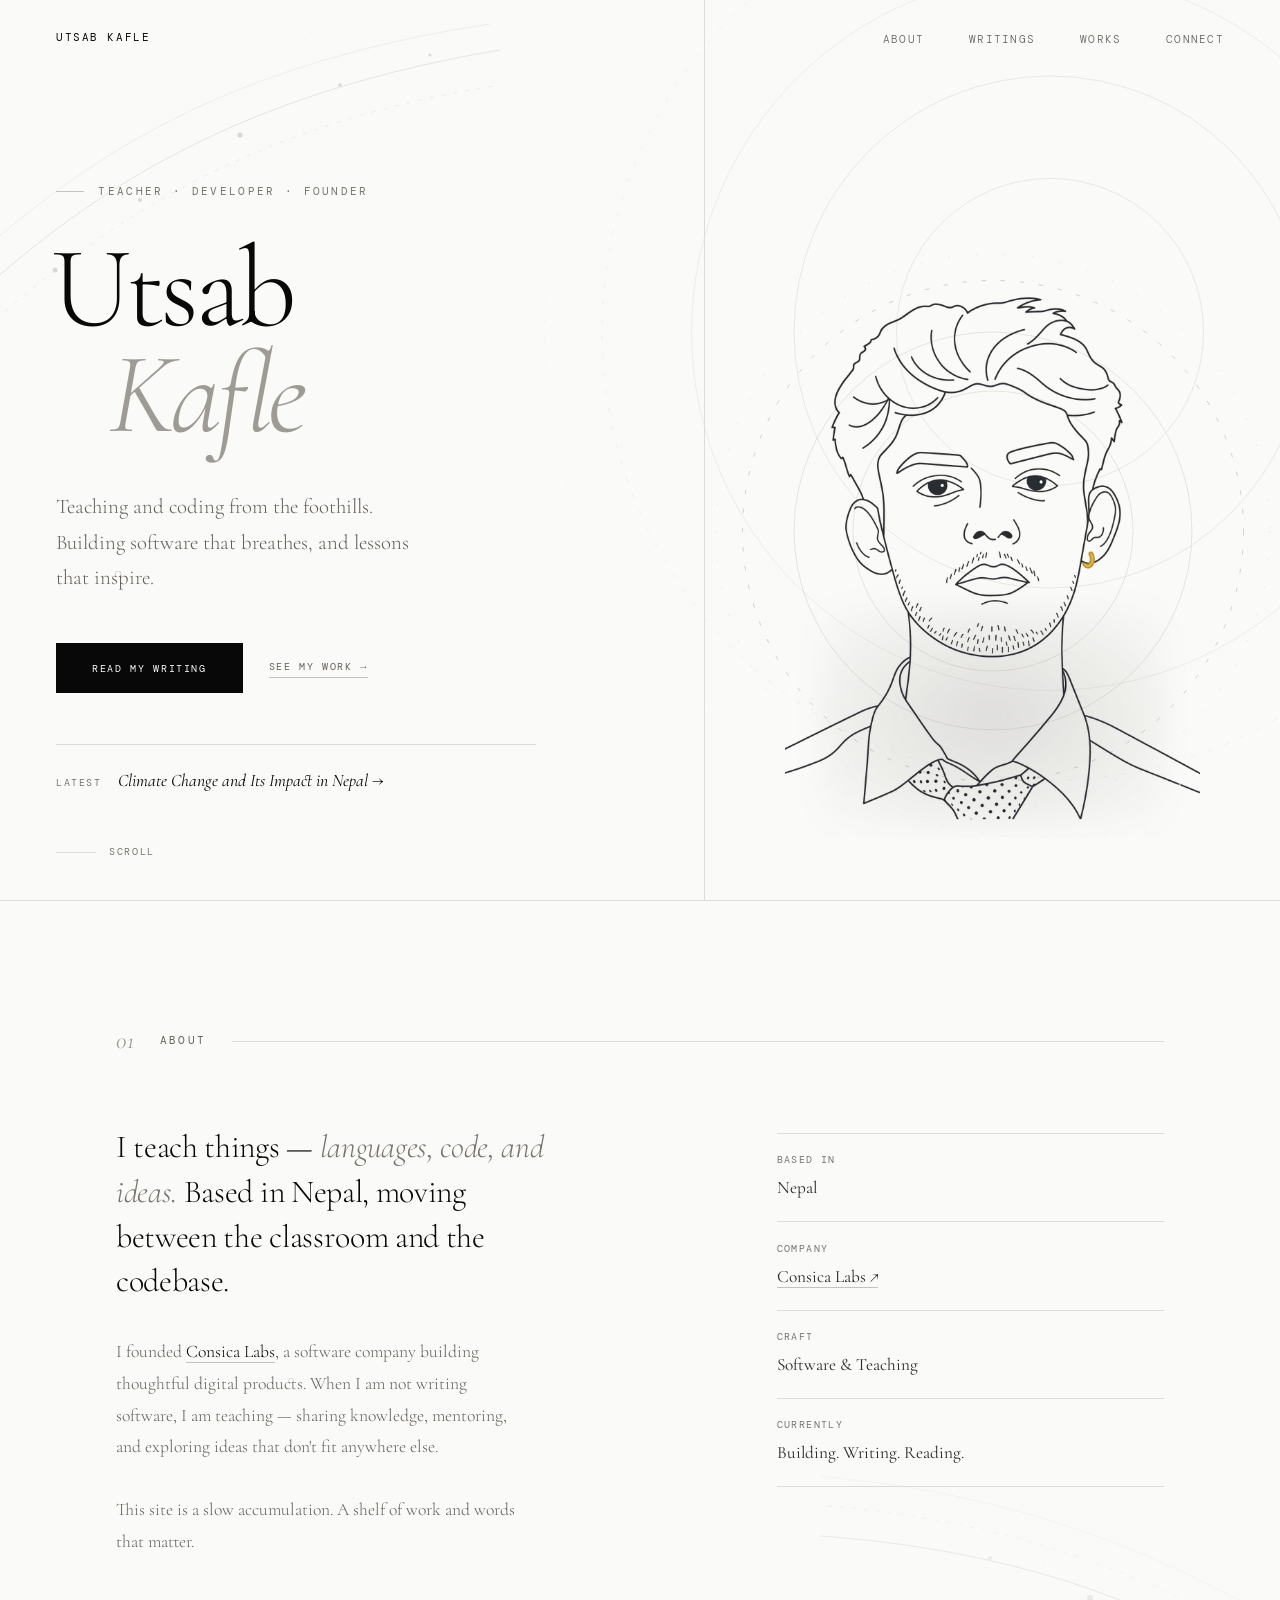
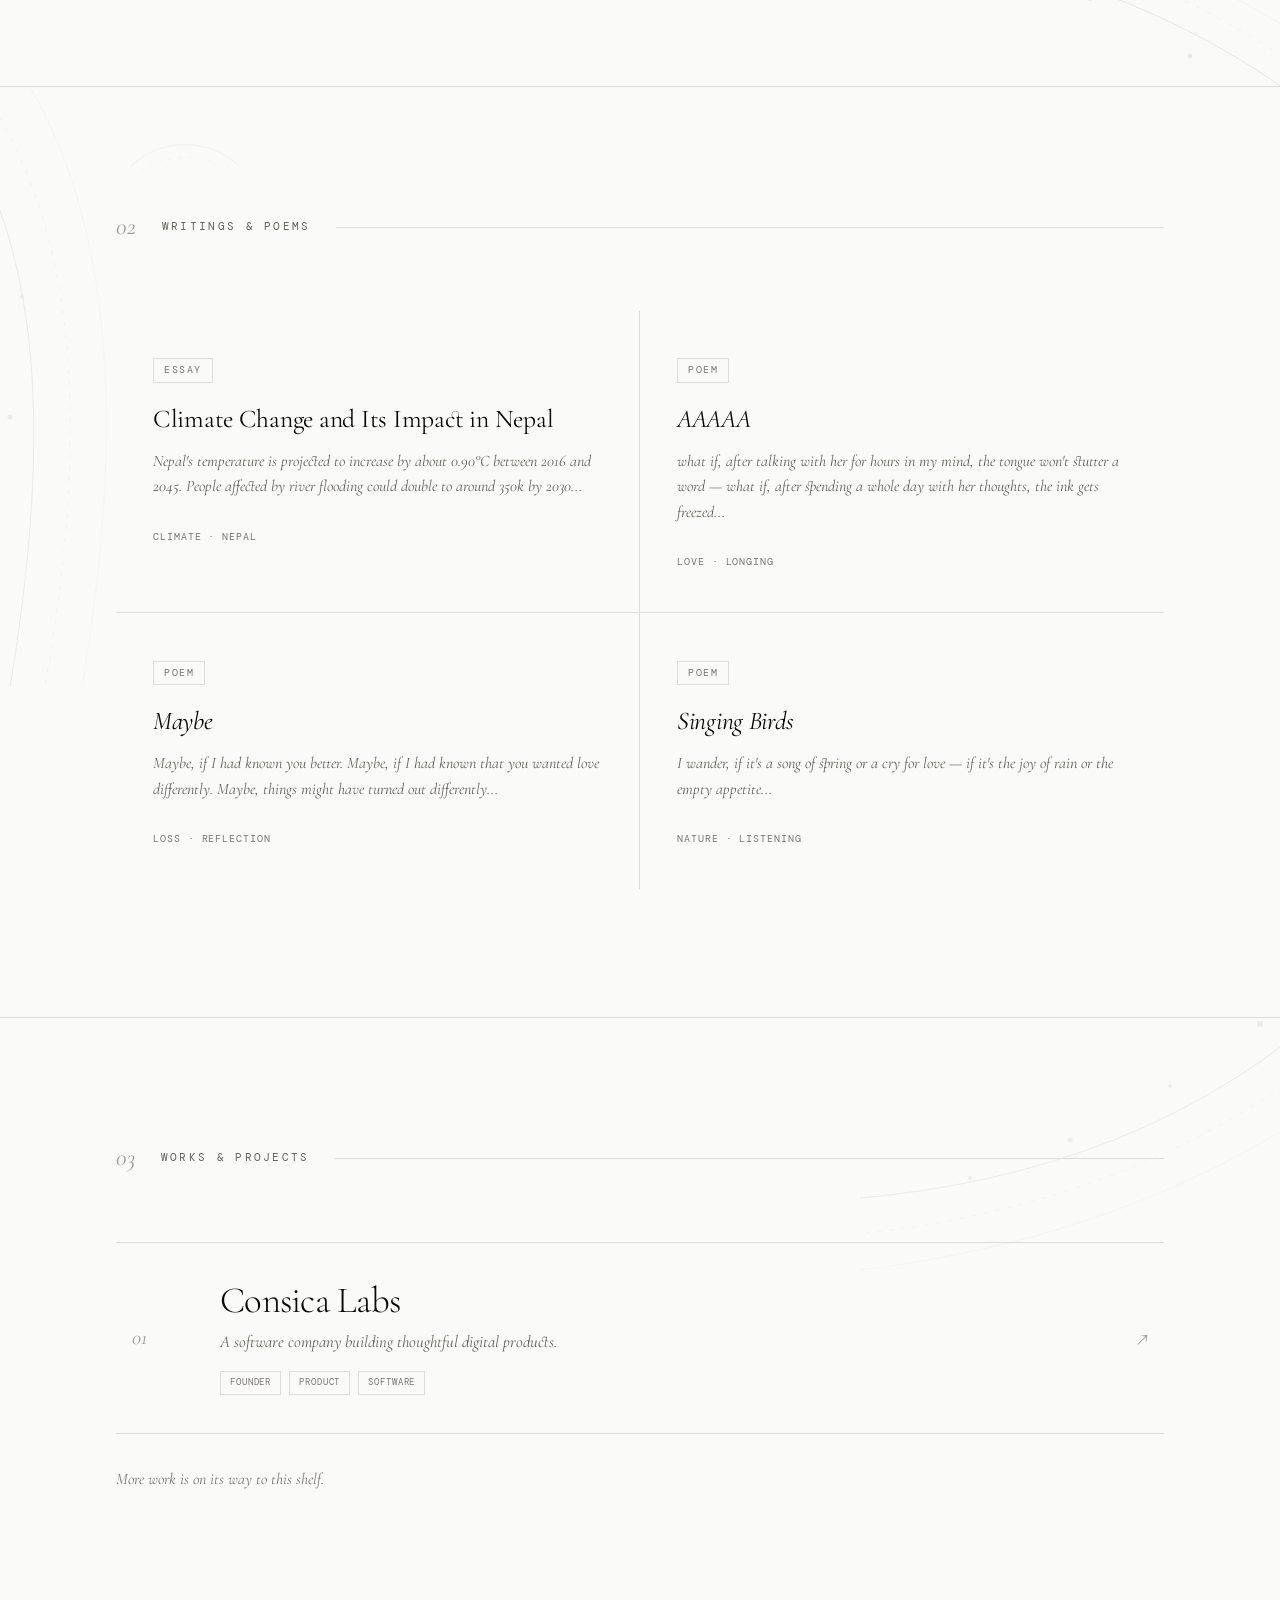
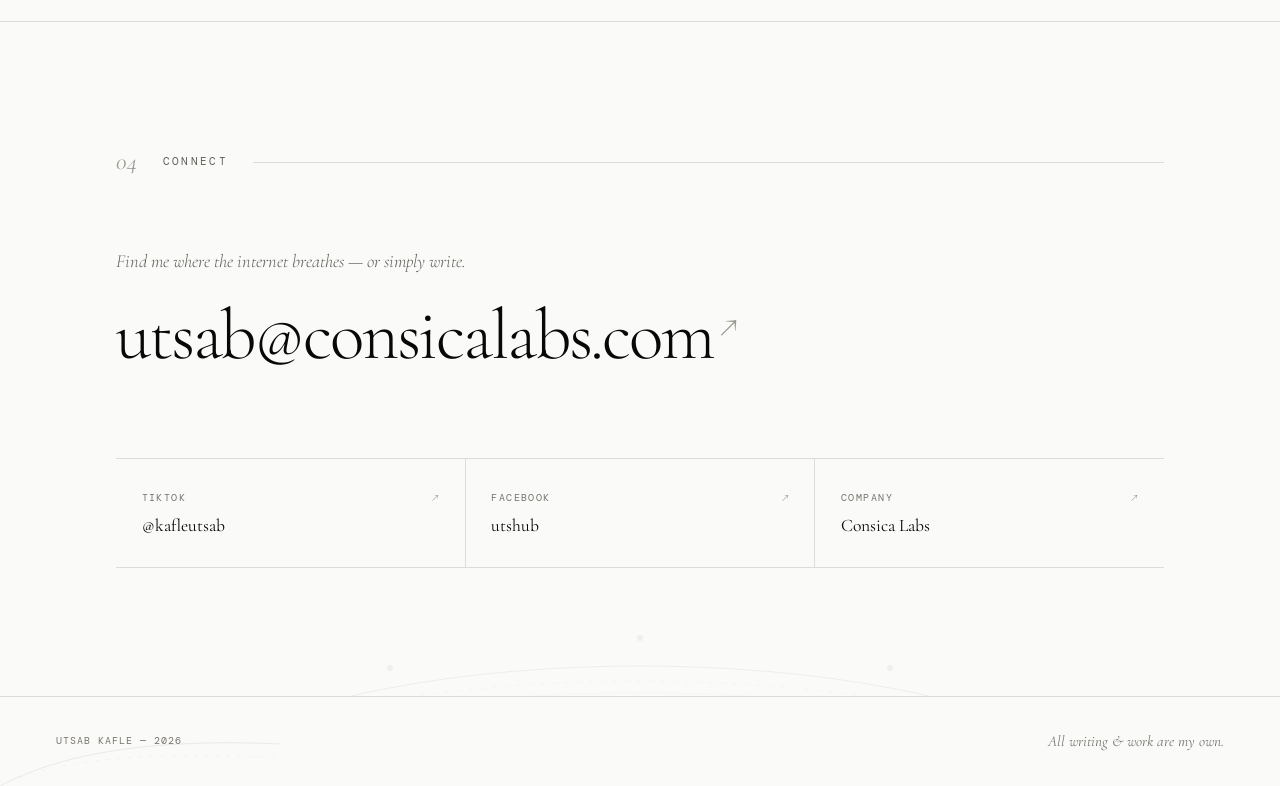
==== commit c0567691: "Refine portfolio design: working fonts, typography, motion, dark mode - Fix Google Fonts request (Co" ====
--- a/index.html
+++ b/index.html
@@ -4,9 +4,71 @@
 <meta charset="UTF-8" />
 <meta name="viewport" content="width=device-width, initial-scale=1.0" />
 <title>Utsab Kafle</title>
+<meta name="description" content="Official website of Utsab Kafle, founder of Consica Labs, sharing writings, poems, software projects, and teaching insights from Nepal." />
+<meta name="keywords" content="Utsab Kafle, Consica Labs, Nepal developer, Nepal teacher, Utsab Kafle writings, Utsab Kafle poems, software founder Nepal" />
+<meta name="author" content="Utsab Kafle" />
+<meta name="robots" content="index,follow,max-image-preview:large,max-snippet:-1,max-video-preview:-1" />
+<meta name="theme-color" content="#fafaf8" />
+<link rel="canonical" href="https://utsabkafle.com.np/" />
+
+<!-- Favicon -->
+<link rel="icon" type="image/png" href="/assets/images/image2.png" />
+<link rel="apple-touch-icon" href="/assets/images/image2.png" />
+
+<meta property="og:type" content="website" />
+<meta property="og:site_name" content="Utsab Kafle" />
+<meta property="og:title" content="Utsab Kafle | Founder of Consica Labs" />
+<meta property="og:description" content="Official website of Utsab Kafle, founder of Consica Labs, with essays, poems, and software work." />
+<meta property="og:url" content="https://utsabkafle.com.np/" />
+<meta property="og:image" content="https://utsabkafle.com.np/assets/images/image2.png" />
+
+<meta name="twitter:card" content="summary_large_image" />
+<meta name="twitter:title" content="Utsab Kafle | Founder of Consica Labs" />
+<meta name="twitter:description" content="Official website of Utsab Kafle, founder of Consica Labs, with essays, poems, and software work." />
+<meta name="twitter:image" content="https://utsabkafle.com.np/assets/images/image2.png" />
 <link rel="preconnect" href="https://fonts.googleapis.com" />
 <link rel="preconnect" href="https://fonts.gstatic.com" crossorigin />
-<link href="https://fonts.googleapis.com/css2?family=Cormorant+Garant:ital,wght@0,300;0,400;0,500;0,600;1,300;1,400;1,500&family=DM+Mono:ital,wght@0,300;0,400;1,300&display=swap" rel="stylesheet" />
+<link href="https://fonts.googleapis.com/css2?family=Cormorant+Garamond:ital,wght@0,300;0,400;0,500;0,600;1,300;1,400;1,500&family=DM+Mono:ital,wght@0,300;0,400;1,300&display=swap" rel="stylesheet" />
+<script>document.documentElement.classList.add('js');</script>
+<script type="application/ld+json">
+{
+  "@context": "https://schema.org",
+  "@graph": [
+    {
+      "@type": "Person",
+      "@id": "https://utsabkafle.com.np/#person",
+      "name": "Utsab Kafle",
+      "url": "https://utsabkafle.com.np/",
+      "image": "https://utsabkafle.com.np/assets/images/image2.png",
+      "jobTitle": "Founder, Teacher, Developer",
+      "worksFor": {
+        "@id": "https://consicalabs.com/#organization"
+      },
+      "sameAs": [
+        "https://consicalabs.com",
+        "https://www.tiktok.com/@kafleutsab",
+        "https://www.facebook.com/utshub"
+      ]
+    },
+    {
+      "@type": "Organization",
+      "@id": "https://consicalabs.com/#organization",
+      "name": "Consica Labs",
+      "url": "https://consicalabs.com"
+    },
+    {
+      "@type": "WebSite",
+      "@id": "https://utsabkafle.com.np/#website",
+      "url": "https://utsabkafle.com.np/",
+      "name": "Utsab Kafle",
+      "publisher": {
+        "@id": "https://utsabkafle.com.np/#person"
+      },
+      "inLanguage": "en"
+    }
+  ]
+}
+</script>
 <style>
   *, *::before, *::after { box-sizing: border-box; margin: 0; padding: 0; }
 
@@ -17,10 +79,37 @@
     --g200:  #dedcd7;
     --g300:  #c4c2bc;
     --g400:  #9d9b94;
+    --g500:  #77746d;
     --g600:  #636059;
     --g800:  #2a2926;
-    --serif: 'Cormorant Garant', Georgia, serif;
+    --line:  #d8d8d4;
+    --nav-bg: rgba(250,250,248,0.88);
+    --serif: 'Cormorant Garamond', Georgia, serif;
     --mono:  'DM Mono', 'Courier New', monospace;
+    --ease:  cubic-bezier(0.22, 1, 0.36, 1);
+    color-scheme: light dark;
+  }
+
+  @media (prefers-color-scheme: dark) {
+    :root {
+      --ink:   #ecebe7;
+      --white: #121211;
+      --g100:  #1c1c1a;
+      --g200:  #2c2b28;
+      --g300:  #45433f;
+      --g400:  #7d7a73;
+      --g500:  #99968e;
+      --g600:  #b3b0a9;
+      --g800:  #dcdad5;
+      --line:  #34332f;
+      --nav-bg: rgba(18,18,17,0.85);
+    }
+    /* decorative line art: hardcoded light-mode greys -> theme line colour */
+    .hero-rings circle, .hero-diagonals path, .deco path,
+    .portrait-rings circle, footer svg path { stroke: var(--line); }
+    .hero-diagonals circle, .deco circle { fill: var(--line); }
+    .portrait-frame img { filter: invert(0.9) hue-rotate(180deg); }
+    .portrait-frame::after { opacity: 0; }
   }
 
   html { scroll-behavior: smooth; }
@@ -32,30 +121,44 @@
     font-size: 18px;
     line-height: 1.7;
     overflow-x: hidden;
+    font-feature-settings: "liga", "dlig", "onum", "kern";
+    -webkit-font-smoothing: antialiased;
+    text-rendering: optimizeLegibility;
   }
 
   ::selection { background: var(--ink); color: var(--white); }
+
+  a:focus-visible { outline: 1px solid var(--ink); outline-offset: 4px; }
+
+  /* Screen reader only utility */
+  .sr-only {
+    position: absolute; width: 1px; height: 1px;
+    padding: 0; margin: -1px; overflow: hidden;
+    clip: rect(0,0,0,0); white-space: nowrap; border: 0;
+  }
 
   /* NAV */
   nav {
     position: fixed; top: 0; left: 0; right: 0; z-index: 200;
     display: flex; align-items: center; justify-content: space-between;
     padding: 1.4rem 3.5rem;
-    transition: background 0.4s, backdrop-filter 0.4s;
+    transition: background 0.4s, backdrop-filter 0.4s, padding 0.4s;
   }
   nav.scrolled {
-    background: rgba(250,250,248,0.88);
+    background: var(--nav-bg);
     backdrop-filter: blur(14px);
+    -webkit-backdrop-filter: blur(14px);
     border-bottom: 0.5px solid var(--g200);
+    padding-top: 1rem; padding-bottom: 1rem;
   }
   .nav-name {
-    font-family: var(--mono); font-size: 0.68rem; font-weight: 400;
+    font-family: var(--mono); font-size: 0.7rem; font-weight: 400;
     letter-spacing: 0.14em; text-transform: uppercase;
-    color: var(--ink); text-decoration: none;
+    color: var(--ink); text-decoration: none; white-space: nowrap;
   }
   .nav-links { display: flex; gap: 2.8rem; list-style: none; }
   .nav-links a {
-    font-family: var(--mono); font-size: 0.63rem; font-weight: 300;
+    font-family: var(--mono); font-size: 0.66rem; font-weight: 300;
     letter-spacing: 0.12em; text-transform: uppercase;
     color: var(--g600); text-decoration: none;
     position: relative; transition: color 0.25s;
@@ -71,7 +174,7 @@
   /* HERO */
   .hero {
     min-height: 100vh;
-    display: grid; grid-template-columns: 1fr 1fr;
+    display: grid; grid-template-columns: 1.1fr 0.9fr;
     position: relative; overflow: hidden;
   }
 
@@ -92,13 +195,13 @@
   .hero-left {
     position: relative; z-index: 1;
     display: flex; flex-direction: column; justify-content: flex-end;
-    padding: 7rem 3.5rem 5.5rem;
+    padding: 7rem 3.5rem 6.5rem;
   }
 
   .hero-eyebrow {
-    font-family: var(--mono); font-size: 0.62rem;
+    font-family: var(--mono); font-size: 0.66rem;
     letter-spacing: 0.22em; text-transform: uppercase;
-    color: var(--g400); margin-bottom: 2.2rem;
+    color: var(--g500); margin-bottom: 2.2rem;
     display: flex; align-items: center; gap: 0.9rem;
   }
   .hero-eyebrow::before {
@@ -107,37 +210,58 @@
   }
 
   h1.hero-name {
-    font-size: clamp(4rem, 6.5vw, 8.2rem);
-    font-weight: 300; line-height: 1.0;
-    letter-spacing: -0.025em; margin-bottom: 2.8rem;
-  }
-  h1.hero-name em { font-style: italic; color: var(--g400); display: block; }
+    font-size: clamp(4.5rem, 9vw, 11rem);
+    font-weight: 300; line-height: 0.92;
+    letter-spacing: -0.04em; margin-bottom: 2.6rem;
+    margin-left: -0.04em;
+  }
+  h1.hero-name em { font-style: italic; color: var(--g400); display: block; padding-left: 0.5em; }
 
   .hero-desc {
-    font-size: 1.25rem; font-weight: 300;
-    color: var(--g600); max-width: 36ch; line-height: 1.72;
-    margin-bottom: 3.5rem;
+    font-size: 1.3rem; font-weight: 300;
+    color: var(--g600); max-width: 36ch; line-height: 1.7;
+    margin-bottom: 3rem;
   }
 
   .hero-ctas { display: flex; gap: 1.6rem; flex-wrap: wrap; align-items: center; }
 
   .btn-solid {
-    font-family: var(--mono); font-size: 0.62rem;
+    font-family: var(--mono); font-size: 0.64rem;
     letter-spacing: 0.16em; text-transform: uppercase;
     text-decoration: none; color: var(--white);
-    background: var(--ink); padding: 0.88rem 2.1rem;
-    transition: opacity 0.2s;
-  }
-  .btn-solid:hover { opacity: 0.7; }
+    background: var(--ink); padding: 0.95rem 2.2rem;
+    border: 0.5px solid var(--ink);
+    transition: background 0.3s, color 0.3s;
+  }
+  .btn-solid:hover { background: transparent; color: var(--ink); }
 
   .btn-line {
-    font-family: var(--mono); font-size: 0.62rem;
+    font-family: var(--mono); font-size: 0.64rem;
     letter-spacing: 0.16em; text-transform: uppercase;
     text-decoration: none; color: var(--g600);
     border-bottom: 0.5px solid var(--g300); padding-bottom: 2px;
     transition: color 0.2s, border-color 0.2s;
   }
   .btn-line:hover { color: var(--ink); border-color: var(--ink); }
+
+  /* "Latest" line under the CTAs */
+  .hero-latest {
+    margin-top: 3.2rem; padding-top: 1.3rem;
+    border-top: 0.5px solid var(--g200);
+    display: flex; align-items: baseline; gap: 1rem; flex-wrap: wrap;
+    max-width: 30rem;
+  }
+  .hero-latest-key {
+    font-family: var(--mono); font-size: 0.62rem;
+    letter-spacing: 0.16em; text-transform: uppercase; color: var(--g500);
+  }
+  .hero-latest a {
+    font-size: 1.1rem; font-style: italic; color: var(--ink);
+    text-decoration: none;
+    background: linear-gradient(currentColor, currentColor) 0 100% / 0 0.5px no-repeat;
+    transition: background-size 0.4s var(--ease);
+  }
+  .hero-latest a:hover { background-size: 100% 0.5px; }
 
   /* Portrait column */
   .hero-right {
@@ -155,10 +279,10 @@
 
   /* concentric rings behind portrait */
   .portrait-rings {
-    position: absolute; top: 50%; left: 50%;
+    position: absolute; top: 46%; left: 50%;
     transform: translate(-50%, -50%);
-    width: 380px; height: 380px;
-    pointer-events: none;
+    width: 560px; height: 560px;
+    pointer-events: none; z-index: 0;
   }
   .portrait-rings circle { fill: none; stroke: var(--g200); stroke-width: 0.5; }
   .portrait-rings .dashed { stroke-dasharray: 3 10; stroke: var(--g300); }
@@ -168,17 +292,8 @@
     z-index: 2;
     width: min(452px, 95%);
     padding: 1.15rem;
-    background: var(--white);
     overflow: hidden;
     transform: translateY(-0.4rem);
-  }
-  .portrait-frame::before {
-    content: '';
-    position: absolute;
-    inset: 0.65rem;
-    border-radius: 1.6rem;
-    border: 1px solid rgba(255,255,255,0.6);
-    pointer-events: none;
   }
   .portrait-frame::after {
     content: '';
@@ -196,12 +311,11 @@
     width: 100%;
     height: auto;
     object-fit: contain;
-    filter: drop-shadow(0 6px 18px rgba(8, 8, 8, 0.15));
   }
 
   .portrait-label {
-    font-family: var(--mono); font-size: 0.54rem;
-    color: var(--g300); letter-spacing: 0.14em;
+    font-family: var(--mono); font-size: 0.6rem;
+    color: var(--g400); letter-spacing: 0.14em;
     text-transform: uppercase; z-index: 2; position: relative;
   }
 
@@ -211,8 +325,8 @@
     display: flex; align-items: center; gap: 0.8rem;
   }
   .scroll-hint span {
-    font-family: var(--mono); font-size: 0.54rem;
-    letter-spacing: 0.18em; text-transform: uppercase; color: var(--g400);
+    font-family: var(--mono); font-size: 0.6rem;
+    letter-spacing: 0.18em; text-transform: uppercase; color: var(--g500);
   }
   .scroll-line {
     width: 40px; height: 0.5px; background: var(--g200);
@@ -227,15 +341,15 @@
 
   /* SECTIONS */
   .section-wrap { position: relative; overflow: hidden; border-top: 0.5px solid var(--g200); }
-  .section-inner { max-width: 1160px; margin: 0 auto; padding: 7rem 3.5rem; position: relative; z-index: 1; }
+  .section-inner { max-width: 1160px; margin: 0 auto; padding: 8rem 3.5rem; position: relative; z-index: 1; }
 
   .section-header {
     display: flex; align-items: center; gap: 1.6rem;
     margin-bottom: 4.5rem;
   }
-  .section-num { font-family: var(--mono); font-size: 0.55rem; letter-spacing: 0.12em; color: var(--g300); }
-  .section-title { font-family: var(--mono); font-size: 0.62rem; letter-spacing: 0.22em; text-transform: uppercase; color: var(--g400); }
-  .section-rule { flex: 1; height: 0.5px; background: var(--g200); }
+  .section-num { font-family: var(--serif); font-style: italic; font-size: 1.5rem; line-height: 1; color: var(--g400); }
+  .section-title { font-family: var(--mono); font-size: 0.66rem; letter-spacing: 0.22em; text-transform: uppercase; color: var(--g600); margin: 0; font-weight: 400; }
+  .section-rule { flex: 1; height: 0.5px; background: var(--g200); transform-origin: left; }
 
   /* decorative curve SVGs */
   .deco { position: absolute; pointer-events: none; z-index: 0; }
@@ -244,18 +358,20 @@
   .about-grid { display: grid; grid-template-columns: 3fr 2fr; gap: 5rem; align-items: start; }
 
   .about-lead {
-    font-size: 1.65rem; font-weight: 300; line-height: 1.6;
-    margin-bottom: 1.8rem; max-width: 52ch;
-  }
-  .about-body { font-size: 1.05rem; font-weight: 300; color: var(--g600); line-height: 1.8; max-width: 50ch; }
+    font-size: 2rem; font-weight: 300; line-height: 1.4;
+    letter-spacing: -0.01em;
+    margin-bottom: 2rem; max-width: 30ch;
+  }
+  .about-lead em { font-style: italic; color: var(--g500); }
+  .about-body { font-size: 1.1rem; font-weight: 300; color: var(--g600); line-height: 1.8; max-width: 50ch; }
   .about-body a { color: var(--ink); text-decoration: none; border-bottom: 0.5px solid var(--g300); transition: border-color 0.2s; }
   .about-body a:hover { border-color: var(--ink); }
 
   .about-aside { display: flex; flex-direction: column; padding-top: 0.5rem; }
   .aside-item { padding: 1.15rem 0; border-bottom: 0.5px solid var(--g200); }
   .aside-item:first-child { border-top: 0.5px solid var(--g200); }
-  .aside-key { font-family: var(--mono); font-size: 0.56rem; letter-spacing: 0.14em; text-transform: uppercase; color: var(--g400); margin-bottom: 0.3rem; }
-  .aside-val { font-size: 1rem; color: var(--g800); }
+  .aside-key { font-family: var(--mono); font-size: 0.6rem; letter-spacing: 0.14em; text-transform: uppercase; color: var(--g500); margin-bottom: 0.3rem; }
+  .aside-val { font-size: 1.08rem; color: var(--g800); }
   .aside-val a { color: var(--g800); text-decoration: none; border-bottom: 0.5px solid var(--g300); transition: color 0.2s, border-color 0.2s; }
   .aside-val a:hover { color: var(--ink); border-color: var(--ink); }
 
@@ -263,7 +379,7 @@
   .writings-grid { display: grid; grid-template-columns: repeat(2,1fr); }
 
   .writing-card {
-    padding: 2.2rem 2rem;
+    padding: 2.6rem 2.3rem;
     border-right: 0.5px solid var(--g200);
     border-bottom: 0.5px solid var(--g200);
     text-decoration: none; color: inherit;
@@ -284,21 +400,21 @@
   .writing-card:hover .wc-title,
   .writing-card:hover .wc-excerpt,
   .writing-card:hover .wc-date { color: var(--white); }
-  .writing-card:hover .wc-tag { border-color: rgba(255,255,255,0.18); }
+  .writing-card:hover .wc-tag { border-color: var(--g600); }
 
   .wc-tag, .wc-title, .wc-excerpt, .wc-date { position: relative; z-index: 1; transition: color 0.3s; }
 
   .wc-tag {
-    font-family: var(--mono); font-size: 0.54rem; letter-spacing: 0.15em;
-    text-transform: uppercase; color: var(--g400);
+    font-family: var(--mono); font-size: 0.6rem; letter-spacing: 0.15em;
+    text-transform: uppercase; color: var(--g500);
     border: 0.5px solid var(--g200); display: inline-block;
-    padding: 0.2rem 0.65rem; margin-bottom: 1.2rem;
+    padding: 0.2rem 0.65rem; margin-bottom: 1.3rem;
     transition: color 0.3s, border-color 0.3s;
   }
-  .wc-title { font-size: 1.3rem; font-weight: 400; line-height: 1.25; margin-bottom: 0.9rem; color: var(--ink); }
+  .wc-title { font-size: 1.6rem; font-weight: 400; line-height: 1.2; letter-spacing: -0.01em; margin-bottom: 0.9rem; color: var(--ink); }
   .wc-title em { font-style: italic; }
-  .wc-excerpt { font-size: 0.9rem; color: var(--g600); line-height: 1.62; font-style: italic; margin-bottom: 1.8rem; }
-  .wc-date { font-family: var(--mono); font-size: 0.54rem; color: var(--g400); letter-spacing: 0.1em; }
+  .wc-excerpt { font-size: 1rem; color: var(--g600); line-height: 1.6; font-style: italic; margin-bottom: 1.8rem; }
+  .wc-date { font-family: var(--mono); font-size: 0.6rem; color: var(--g500); letter-spacing: 0.1em; text-transform: uppercase; }
 
   /* WORKS */
   .projects-list { display: flex; flex-direction: column; }
@@ -306,7 +422,7 @@
   .project-item {
     display: grid; grid-template-columns: 3rem 1fr auto;
     align-items: center; gap: 2.5rem;
-    padding: 2.2rem 0;
+    padding: 2.4rem 1rem;
     border-bottom: 0.5px solid var(--g200);
     text-decoration: none; color: inherit;
     position: relative; overflow: hidden;
@@ -322,44 +438,66 @@
   .project-item:hover .p-name,
   .project-item:hover .p-desc,
   .project-item:hover .tag,
-  .project-item:hover .p-arrow { color: var(--white); border-color: rgba(255,255,255,0.18); }
+  .project-item:hover .p-arrow { color: var(--white); border-color: var(--g600); }
 
   .p-num, .p-body, .p-arrow { position: relative; z-index: 1; }
-  .p-num { font-family: var(--mono); font-size: 0.6rem; color: var(--g300); letter-spacing: 0.1em; transition: color 0.3s; }
+  .p-num { font-family: var(--serif); font-style: italic; font-size: 1.3rem; color: var(--g400); transition: color 0.3s; }
   .p-body { display: flex; flex-direction: column; gap: 0.35rem; }
-  .p-name { font-size: 1.85rem; font-weight: 400; line-height: 1.15; transition: color 0.3s; }
-  .p-desc { font-size: 0.93rem; color: var(--g600); font-style: italic; transition: color 0.3s; }
-  .p-tags { display: flex; gap: 0.5rem; margin-top: 0.45rem; flex-wrap: wrap; }
+  .p-name { font-size: 2.3rem; font-weight: 300; line-height: 1.1; letter-spacing: -0.02em; transition: color 0.3s; }
+  .p-desc { font-size: 1.05rem; color: var(--g600); font-style: italic; transition: color 0.3s; }
+  .p-tags { display: flex; gap: 0.5rem; margin-top: 0.6rem; flex-wrap: wrap; }
   .tag {
-    font-family: var(--mono); font-size: 0.52rem; letter-spacing: 0.1em;
-    text-transform: uppercase; color: var(--g400);
+    font-family: var(--mono); font-size: 0.58rem; letter-spacing: 0.1em;
+    text-transform: uppercase; color: var(--g500);
     border: 0.5px solid var(--g200); padding: 0.18rem 0.55rem;
     transition: color 0.3s, border-color 0.3s;
   }
-  .p-arrow { font-size: 1.1rem; color: var(--g300); transition: color 0.3s, transform 0.3s; }
-  .project-item:hover .p-arrow { transform: translate(3px,-3px); }
+  .p-arrow { font-size: 1.4rem; color: var(--g400); transition: color 0.3s, transform 0.3s; }
+  .project-item:hover .p-arrow { transform: translate(4px,-4px); }
+
+  .projects-note {
+    margin-top: 2rem; font-size: 1rem; font-style: italic; color: var(--g500);
+  }
 
   /* CONNECT */
   .connect-intro {
-    font-size: 2.4rem; font-weight: 300; line-height: 1.3;
-    max-width: 26ch; margin-bottom: 4rem;
-  }
-  .connect-intro em { font-style: italic; color: var(--g400); }
-
-  .connect-row { display: flex; border-top: 0.5px solid var(--g200); }
+    font-size: 1.15rem; font-weight: 300; font-style: italic;
+    color: var(--g600); margin-bottom: 1.2rem;
+  }
+
+  .connect-email {
+    display: inline-block;
+    font-size: clamp(2rem, 5.6vw, 4.8rem);
+    font-weight: 300; line-height: 1.1; letter-spacing: -0.03em;
+    color: var(--ink); text-decoration: none;
+    margin-bottom: 4.5rem;
+    background: linear-gradient(currentColor, currentColor) 0 100% / 0 1px no-repeat;
+    padding-bottom: 0.15em;
+    transition: background-size 0.6s var(--ease);
+    word-break: break-word;
+  }
+  .connect-email:hover { background-size: 100% 1px; }
+  .connect-email .arrow {
+    display: inline-block; font-size: 0.5em; vertical-align: 0.6em;
+    color: var(--g400); margin-left: 0.2em;
+    transition: transform 0.4s var(--ease), color 0.3s;
+  }
+  .connect-email:hover .arrow { transform: translate(6px,-6px); color: var(--ink); }
+
+  .connect-row { display: flex; border-top: 0.5px solid var(--g200); border-bottom: 0.5px solid var(--g200); }
 
   .connect-item {
-    flex: 1; padding: 1.9rem 1.6rem;
+    flex: 1; padding: 1.6rem 1.6rem;
     border-right: 0.5px solid var(--g200);
     text-decoration: none; color: inherit;
-    display: flex; flex-direction: column; gap: 0.4rem;
+    display: flex; justify-content: space-between; align-items: baseline; gap: 1rem;
     position: relative; overflow: hidden;
     transition: background 0.25s;
   }
   .connect-item:last-child { border-right: none; }
   .connect-item::before {
     content: ''; position: absolute;
-    bottom: 0; left: 0; right: 0; height: 2px;
+    bottom: 0; left: 0; right: 0; height: 1px;
     background: var(--ink);
     transform: scaleX(0); transform-origin: left;
     transition: transform 0.35s ease;
@@ -367,9 +505,10 @@
   .connect-item:hover::before { transform: scaleX(1); }
   .connect-item:hover { background: var(--g100); }
 
-  .ci-platform { font-family: var(--mono); font-size: 0.56rem; letter-spacing: 0.15em; text-transform: uppercase; color: var(--g400); }
-  .ci-handle { font-size: 1.05rem; font-weight: 400; color: var(--ink); }
-  .ci-arrow { font-size: 0.75rem; color: var(--g300); margin-top: 0.8rem; transition: transform 0.3s, color 0.2s; }
+  .ci-platform { font-family: var(--mono); font-size: 0.6rem; letter-spacing: 0.15em; text-transform: uppercase; color: var(--g500); }
+  .ci-handle { font-size: 1.1rem; font-weight: 400; color: var(--ink); }
+  .ci-text { display: flex; flex-direction: column; gap: 0.3rem; }
+  .ci-arrow { font-size: 0.85rem; color: var(--g400); transition: transform 0.3s, color 0.2s; }
   .connect-item:hover .ci-arrow { transform: translate(3px,-3px); color: var(--ink); }
 
   /* FOOTER */
@@ -378,40 +517,86 @@
     display: flex; justify-content: space-between; align-items: center;
     padding: 2rem 3.5rem; position: relative; overflow: hidden;
   }
-  .footer-left { font-family: var(--mono); font-size: 0.6rem; color: var(--g400); letter-spacing: 0.1em; text-transform: uppercase; }
-  .footer-right { font-family: var(--mono); font-size: 0.58rem; color: var(--g300); letter-spacing: 0.08em; }
+  .footer-left { font-family: var(--mono); font-size: 0.62rem; color: var(--g500); letter-spacing: 0.1em; text-transform: uppercase; }
+  .footer-right { font-family: var(--serif); font-style: italic; font-size: 0.95rem; color: var(--g500); }
 
   /* ANIMATIONS */
   @keyframes fadeUp { from{opacity:0;transform:translateY(22px)} to{opacity:1;transform:translateY(0)} }
   @keyframes fadeIn { from{opacity:0} to{opacity:1} }
-
-  .hero-eyebrow { animation: fadeUp 0.7s 0.10s ease both; }
-  h1.hero-name   { animation: fadeUp 0.8s 0.22s ease both; }
-  .hero-desc     { animation: fadeUp 0.7s 0.36s ease both; }
-  .hero-ctas     { animation: fadeUp 0.7s 0.48s ease both; }
-  .scroll-hint   { animation: fadeIn 1.2s 0.8s ease both; }
-  .hero-right    { animation: fadeIn 1.0s 0.2s ease both; }
-  .hero-rings    { animation: fadeIn 1.6s 0.1s ease both; }
+  @keyframes inkIn  { from{clip-path:inset(0 0 100% 0)} to{clip-path:inset(0 0 0 0)} }
+
+  .hero-eyebrow { animation: fadeUp 0.7s 0.10s var(--ease) both; }
+  h1.hero-name   { animation: fadeUp 0.9s 0.22s var(--ease) both; }
+  .hero-desc     { animation: fadeUp 0.7s 0.40s var(--ease) both; }
+  .hero-ctas     { animation: fadeUp 0.7s 0.52s var(--ease) both; }
+  .hero-latest   { animation: fadeUp 0.7s 0.64s var(--ease) both; }
+  .scroll-hint   { animation: fadeIn 1.2s 1.0s ease both; }
+  .hero-right    { animation: fadeIn 1.0s 0.1s ease both; }
+  .portrait-frame img { animation: inkIn 1.8s 0.35s cubic-bezier(0.65,0,0.35,1) both; }
+  .portrait-label { animation: fadeIn 1s 1.8s ease both; }
+
+  /* Scroll reveal (only when JS is running) */
+  .js [data-reveal] {
+    opacity: 0; transform: translateY(24px);
+    transition: opacity 0.9s var(--ease), transform 0.9s var(--ease);
+    transition-delay: var(--d, 0s);
+  }
+  .js [data-reveal].is-in { opacity: 1; transform: none; }
+  .js .section-rule { transform: scaleX(0); transition: transform 1.2s var(--ease) 0.2s; }
+  .js .is-in .section-rule { transform: scaleX(1); }
+
+  /* Self-drawing line art (JS sets pathLength=1 on solid strokes) */
+  .draw { stroke-dasharray: 1; stroke-dashoffset: 1; transition: stroke-dashoffset 2.4s cubic-bezier(0.65,0,0.35,1); }
+  .drawn .draw { stroke-dashoffset: 0; }
+  .js .fade-line { opacity: 0; transition: opacity 1.6s ease 0.8s; }
+  .js .drawn .fade-line { opacity: 1; }
 
   /* MOBILE */
   @media (max-width: 820px) {
     nav { padding: 1.2rem 1.5rem; }
-    .nav-links { gap: 1.8rem; }
+    nav.scrolled { padding-top: 0.9rem; padding-bottom: 0.9rem; }
+    .nav-links { gap: 1.4rem; }
     .hero { grid-template-columns: 1fr; }
-    .hero-left { padding: 6rem 1.5rem 3.5rem; }
-    .hero-right { min-height: 72vw; border-left: none; border-top: 0.5px solid var(--g200); }
+    .hero-left { padding: 2.5rem 1.5rem 4rem; order: 2; }
+    .hero-right {
+      order: 1; min-height: 0; padding: 5.5rem 0 0;
+      border-left: none; align-items: center;
+    }
+    .portrait-frame { width: min(300px, 78%); }
+    .portrait-label { display: none; }
     .hero-rings, .hero-diagonals, .scroll-hint { display: none; }
-    .portrait-rings { width: 280px; height: 280px; }
-    .section-inner { padding: 4.5rem 1.5rem; }
+    .portrait-rings { width: 340px; height: 340px; top: 55%; }
+    h1.hero-name { font-size: clamp(4rem, 19vw, 6rem); margin-bottom: 1.8rem; }
+    .section-inner { padding: 5rem 1.5rem; }
+    .section-header { margin-bottom: 3rem; }
     .about-grid { grid-template-columns: 1fr; gap: 2.5rem; }
+    .about-lead { font-size: 1.6rem; }
     .writings-grid { grid-template-columns: 1fr; }
-    .writing-card { border-right: none !important; }
+    .writing-card { border-right: none !important; padding: 2.2rem 0.4rem; }
     .writing-card:nth-child(n+3) { border-bottom: 0.5px solid var(--g200) !important; }
     .writing-card:last-child { border-bottom: none !important; }
-    .project-item { grid-template-columns: 2rem 1fr auto; gap: 1rem; }
+    .project-item { grid-template-columns: 2rem 1fr auto; gap: 1rem; padding: 2rem 0.4rem; }
+    .p-name { font-size: 1.8rem; }
+    .connect-email { margin-bottom: 3rem; }
     .connect-row { flex-direction: column; }
     .connect-item { border-right: none; border-bottom: 0.5px solid var(--g200); }
+    .connect-item:last-child { border-bottom: none; }
     footer { flex-direction: column; gap: 0.5rem; padding: 1.5rem; text-align: center; }
+  }
+
+  @media (max-width: 520px) {
+    .nav-links { gap: 1rem; }
+    .nav-links li:first-child { display: none; }
+    .nav-links a, .nav-name { font-size: 0.6rem; letter-spacing: 0.1em; }
+  }
+
+  @media (prefers-reduced-motion: reduce) {
+    *, *::before, *::after { animation: none !important; transition: none !important; }
+    html { scroll-behavior: auto; }
+    .js [data-reveal] { opacity: 1; transform: none; }
+    .js .section-rule { transform: none; }
+    .draw { stroke-dashoffset: 0; }
+    .js .fade-line { opacity: 1; }
   }
 </style>
 </head>
@@ -427,6 +612,8 @@
     <li><a href="#connect">Connect</a></li>
   </ul>
 </nav>
+
+<main id="main-content">
 
 <!-- HERO -->
 <div class="hero">
@@ -463,23 +650,27 @@
       <a href="#writings" class="btn-solid">Read my writing</a>
       <a href="#works" class="btn-line">See my work →</a>
     </div>
+    <p class="hero-latest">
+      <span class="hero-latest-key">Latest</span>
+      <a href="writings/climate-change-and-its-impact-in-nepal.html">Climate Change and Its Impact in Nepal →</a>
+    </p>
   </div>
 
   <!-- RIGHT — portrait -->
   <div class="hero-right">
-    <!-- <svg class="portrait-rings" viewBox="0 0 380 380">
-      <circle cx="190" cy="190" r="55"/>
-      <circle cx="190" cy="190" r="95"/>
-      <circle cx="190" cy="190" r="135"/>
-      <circle cx="190" cy="190" r="170" class="dashed"/>
-      <circle cx="190" cy="190" r="188" stroke-dasharray="1 18" stroke="var(--g200)"/>
-    </svg> -->
-
     <div class="portrait-wrap">
+      <svg class="portrait-rings" viewBox="0 0 380 380" aria-hidden="true">
+        <circle cx="190" cy="190" r="95"/>
+        <circle cx="190" cy="190" r="135"/>
+        <circle cx="190" cy="190" r="170" class="dashed"/>
+        <circle cx="190" cy="190" r="188" stroke-dasharray="1 18"/>
+      </svg>
       <div class="portrait-frame">
-        <img src="assets/images/image2.png" alt="Portrait illustration of Utsab Kafle" />
+        <picture>
+          <source srcset="assets/images/portrait-900.webp 900w, assets/images/portrait-600.webp 600w" sizes="(max-width: 820px) 300px, 452px" type="image/webp" />
+          <img src="assets/images/image2.png" alt="Line portrait of Utsab Kafle" width="1770" height="2313" fetchpriority="high" />
+        </picture>
       </div>
-      <span class="portrait-label">Hency kto 123</span>
     </div>
   </div>
 
@@ -504,17 +695,17 @@
   </svg>
 
   <div class="section-inner">
-    <div class="section-header">
+    <div class="section-header" data-reveal>
       <span class="section-num">01</span>
-      <span class="section-title">About</span>
+      <h2 class="section-title">About</h2>
       <div class="section-rule"></div>
     </div>
     <div class="about-grid">
-      <div>
-        <p class="about-lead">I teach things — languages, code, and ideas. Based in Nepal, moving between the classroom and the codebase.</p>
+      <div data-reveal>
+        <p class="about-lead">I teach things — <em>languages, code, and ideas.</em> Based in Nepal, moving between the classroom and the codebase.</p>
         <p class="about-body">I founded <a href="https://consicalabs.com" target="_blank" rel="noopener">Consica Labs</a>, a software company building thoughtful digital products. When I am not writing software, I am teaching — sharing knowledge, mentoring, and exploring ideas that don't fit anywhere else.<br><br>This site is a slow accumulation. A shelf of work and words that matter.</p>
       </div>
-      <div class="about-aside">
+      <div class="about-aside" data-reveal style="--d:0.15s">
         <div class="aside-item">
           <div class="aside-key">Based in</div>
           <div class="aside-val">Nepal</div>
@@ -553,35 +744,35 @@
   </svg>
 
   <div class="section-inner">
-    <div class="section-header">
+    <div class="section-header" data-reveal>
       <span class="section-num">02</span>
-      <span class="section-title">Writings & Poems</span>
+      <h2 class="section-title">Writings & Poems</h2>
       <div class="section-rule"></div>
     </div>
     <div class="writings-grid">
 
-      <a href="writings/climate-change-and-its-impact-in-nepal.html" class="writing-card">
+      <a href="writings/climate-change-and-its-impact-in-nepal.html" class="writing-card" data-reveal style="--d:0.00s">
         <span class="wc-tag">Essay</span>
         <h3 class="wc-title">Climate Change and Its Impact in Nepal</h3>
         <p class="wc-excerpt">Nepal's temperature is projected to increase by about 0.90°C between 2016 and 2045. People affected by river flooding could double to around 350k by 2030...</p>
         <div class="wc-date">Climate · Nepal</div>
       </a>
 
-      <a href="writings/aaaaa.html" class="writing-card">
+      <a href="writings/aaaaa.html" class="writing-card" data-reveal style="--d:0.12s">
         <span class="wc-tag">Poem</span>
         <h3 class="wc-title"><em>AAAAA</em></h3>
         <p class="wc-excerpt">what if, after talking with her for hours in my mind, the tongue won't stutter a word — what if, after spending a whole day with her thoughts, the ink gets freezed...</p>
         <div class="wc-date">Love · Longing</div>
       </a>
 
-      <a href="writings/maybe.html" class="writing-card">
+      <a href="writings/maybe.html" class="writing-card" data-reveal style="--d:0.00s">
         <span class="wc-tag">Poem</span>
         <h3 class="wc-title"><em>Maybe</em></h3>
         <p class="wc-excerpt">Maybe, if I had known you better. Maybe, if I had known that you wanted love differently. Maybe, things might have turned out differently...</p>
         <div class="wc-date">Loss · Reflection</div>
       </a>
 
-      <a href="writings/singing-birds.html" class="writing-card">
+      <a href="writings/singing-birds.html" class="writing-card" data-reveal style="--d:0.12s">
         <span class="wc-tag">Poem</span>
         <h3 class="wc-title"><em>Singing Birds</em></h3>
         <p class="wc-excerpt">I wander, if it's a song of spring or a cry for love — if it's the joy of rain or the empty appetite...</p>
@@ -609,18 +800,18 @@
   </svg>
 
   <div class="section-inner">
-    <div class="section-header">
+    <div class="section-header" data-reveal>
       <span class="section-num">03</span>
-      <span class="section-title">Works & Projects</span>
+      <h2 class="section-title">Works & Projects</h2>
       <div class="section-rule"></div>
     </div>
     <div class="projects-list">
 
-      <a href="#" target="_blank" rel="noopener" class="project-item">
+      <a href="https://consicalabs.com" target="_blank" rel="noopener" class="project-item" data-reveal>
         <span class="p-num">01</span>
         <div class="p-body">
-          <span class="p-name">Project One</span>
-          <span class="p-desc">nothing</span>
+          <span class="p-name">Consica Labs</span>
+          <span class="p-desc">A software company building thoughtful digital products.</span>
           <div class="p-tags">
             <span class="tag">Founder</span><span class="tag">Product</span><span class="tag">Software</span>
           </div>
@@ -628,37 +819,20 @@
         <span class="p-arrow">↗</span>
       </a>
 
-      <a href="#" class="project-item">
+      <!-- Add more projects by copying the block above, e.g.:
+      <a href="https://example.com" target="_blank" rel="noopener" class="project-item" data-reveal>
         <span class="p-num">02</span>
         <div class="p-body">
-          <span class="p-name">Project Two</span>
-          <span class="p-desc">Replace with your project description</span>
-          <div class="p-tags"><span class="tag">Open Source</span><span class="tag">Add tags</span></div>
+          <span class="p-name">Project name</span>
+          <span class="p-desc">One-line description</span>
+          <div class="p-tags"><span class="tag">Web</span></div>
         </div>
         <span class="p-arrow">↗</span>
       </a>
-
-      <a href="#" class="project-item">
-        <span class="p-num">03</span>
-        <div class="p-body">
-          <span class="p-name">Project Three</span>
-          <span class="p-desc">Replace with your project description</span>
-          <div class="p-tags"><span class="tag">Web</span><span class="tag">Add tags</span></div>
-        </div>
-        <span class="p-arrow">↗</span>
-      </a>
-
-      <a href="#" class="project-item">
-        <span class="p-num">04</span>
-        <div class="p-body">
-          <span class="p-name">Project Four</span>
-          <span class="p-desc">Replace with your project description</span>
-          <div class="p-tags"><span class="tag">Mobile</span><span class="tag">Add tags</span></div>
-        </div>
-        <span class="p-arrow">↗</span>
-      </a>
+      -->
 
     </div>
+    <p class="projects-note" data-reveal>More work is on its way to this shelf.</p>
   </div>
 </section>
 
@@ -675,36 +849,31 @@
   </svg>
 
   <div class="section-inner">
-    <div class="section-header">
+    <div class="section-header" data-reveal>
       <span class="section-num">04</span>
-      <span class="section-title">Connect</span>
+      <h2 class="section-title">Connect</h2>
       <div class="section-rule"></div>
     </div>
-    <p class="connect-intro">Find me where the internet <em>breathes.</em></p>
-    <div class="connect-row">
+    <p class="connect-intro" data-reveal>Find me where the internet breathes — or simply write.</p>
+    <a href="mailto:utsab@consicalabs.com" class="connect-email" data-reveal style="--d:0.1s">utsab@consicalabs.com<span class="arrow" aria-hidden="true">↗</span></a>
+    <div class="connect-row" data-reveal style="--d:0.2s">
       <a href="https://www.tiktok.com/@kafleutsab" target="_blank" rel="noopener" class="connect-item">
-        <span class="ci-platform">TikTok</span>
-        <span class="ci-handle">@kafleutsab</span>
+        <span class="ci-text"><span class="ci-platform">TikTok</span><span class="ci-handle">@kafleutsab</span></span>
         <span class="ci-arrow">↗</span>
       </a>
       <a href="https://www.facebook.com/utshub" target="_blank" rel="noopener" class="connect-item">
-        <span class="ci-platform">Facebook</span>
-        <span class="ci-handle">utshub</span>
+        <span class="ci-text"><span class="ci-platform">Facebook</span><span class="ci-handle">utshub</span></span>
         <span class="ci-arrow">↗</span>
       </a>
       <a href="https://consicalabs.com" target="_blank" rel="noopener" class="connect-item">
-        <span class="ci-platform">Company</span>
-        <span class="ci-handle">Consica Labs</span>
-        <span class="ci-arrow">↗</span>
-      </a>
-      <a href="mailto:utsab@consicalabs.com" class="connect-item">
-        <span class="ci-platform">Email</span>
-        <span class="ci-handle">utsab@consicalabs.com</span>
+        <span class="ci-text"><span class="ci-platform">Company</span><span class="ci-handle">Consica Labs</span></span>
         <span class="ci-arrow">↗</span>
       </a>
     </div>
   </div>
 </section>
+
+</main>
 
 <!-- FOOTER -->
 <footer>
@@ -712,7 +881,7 @@
     <path d="M0 70 C60 38 150 22 280 28" stroke="#9d9b94" stroke-width="0.6"/>
     <path d="M0 70 C50 46 130 34 280 42" stroke="#c4c2bc" stroke-width="0.5" stroke-dasharray="3 8"/>
   </svg>
-  <span class="footer-left">Utsab Kafle — 2025</span>
+  <span class="footer-left">Utsab Kafle — <span class="year">2026</span></span>
   <span class="footer-right">All writing & work are my own.</span>
 </footer>
 
@@ -721,6 +890,32 @@
   window.addEventListener('scroll', () => {
     nav.classList.toggle('scrolled', window.scrollY > 40);
   }, { passive: true });
+
+  document.querySelectorAll('.year').forEach(el => el.textContent = new Date().getFullYear());
+
+  // Line art draws itself: solid strokes animate, dashed strokes and dots fade in.
+  const art = document.querySelectorAll('.hero-rings, .hero-diagonals, .portrait-rings, .deco');
+  art.forEach(svg => {
+    svg.querySelectorAll('path, circle').forEach(el => {
+      const dashed = el.hasAttribute('stroke-dasharray') || el.classList.contains('dashed');
+      const isDot = el.tagName === 'circle' && el.getAttribute('fill') && el.getAttribute('fill') !== 'none';
+      if (dashed || isDot) { el.classList.add('fade-line'); return; }
+      el.setAttribute('pathLength', '1');
+      el.classList.add('draw');
+    });
+  });
+
+  const reduce = matchMedia('(prefers-reduced-motion: reduce)').matches;
+  const io = 'IntersectionObserver' in window && !reduce ? new IntersectionObserver(entries => {
+    entries.forEach(e => {
+      if (!e.isIntersecting) return;
+      e.target.classList.add(e.target.matches('svg') ? 'drawn' : 'is-in');
+      io.unobserve(e.target);
+    });
+  }, { rootMargin: '0px 0px -10% 0px' }) : null;
+
+  document.querySelectorAll('[data-reveal]').forEach(el => io ? io.observe(el) : el.classList.add('is-in'));
+  art.forEach(svg => io ? io.observe(svg) : svg.classList.add('drawn'));
 </script>
 </body>
 </html>
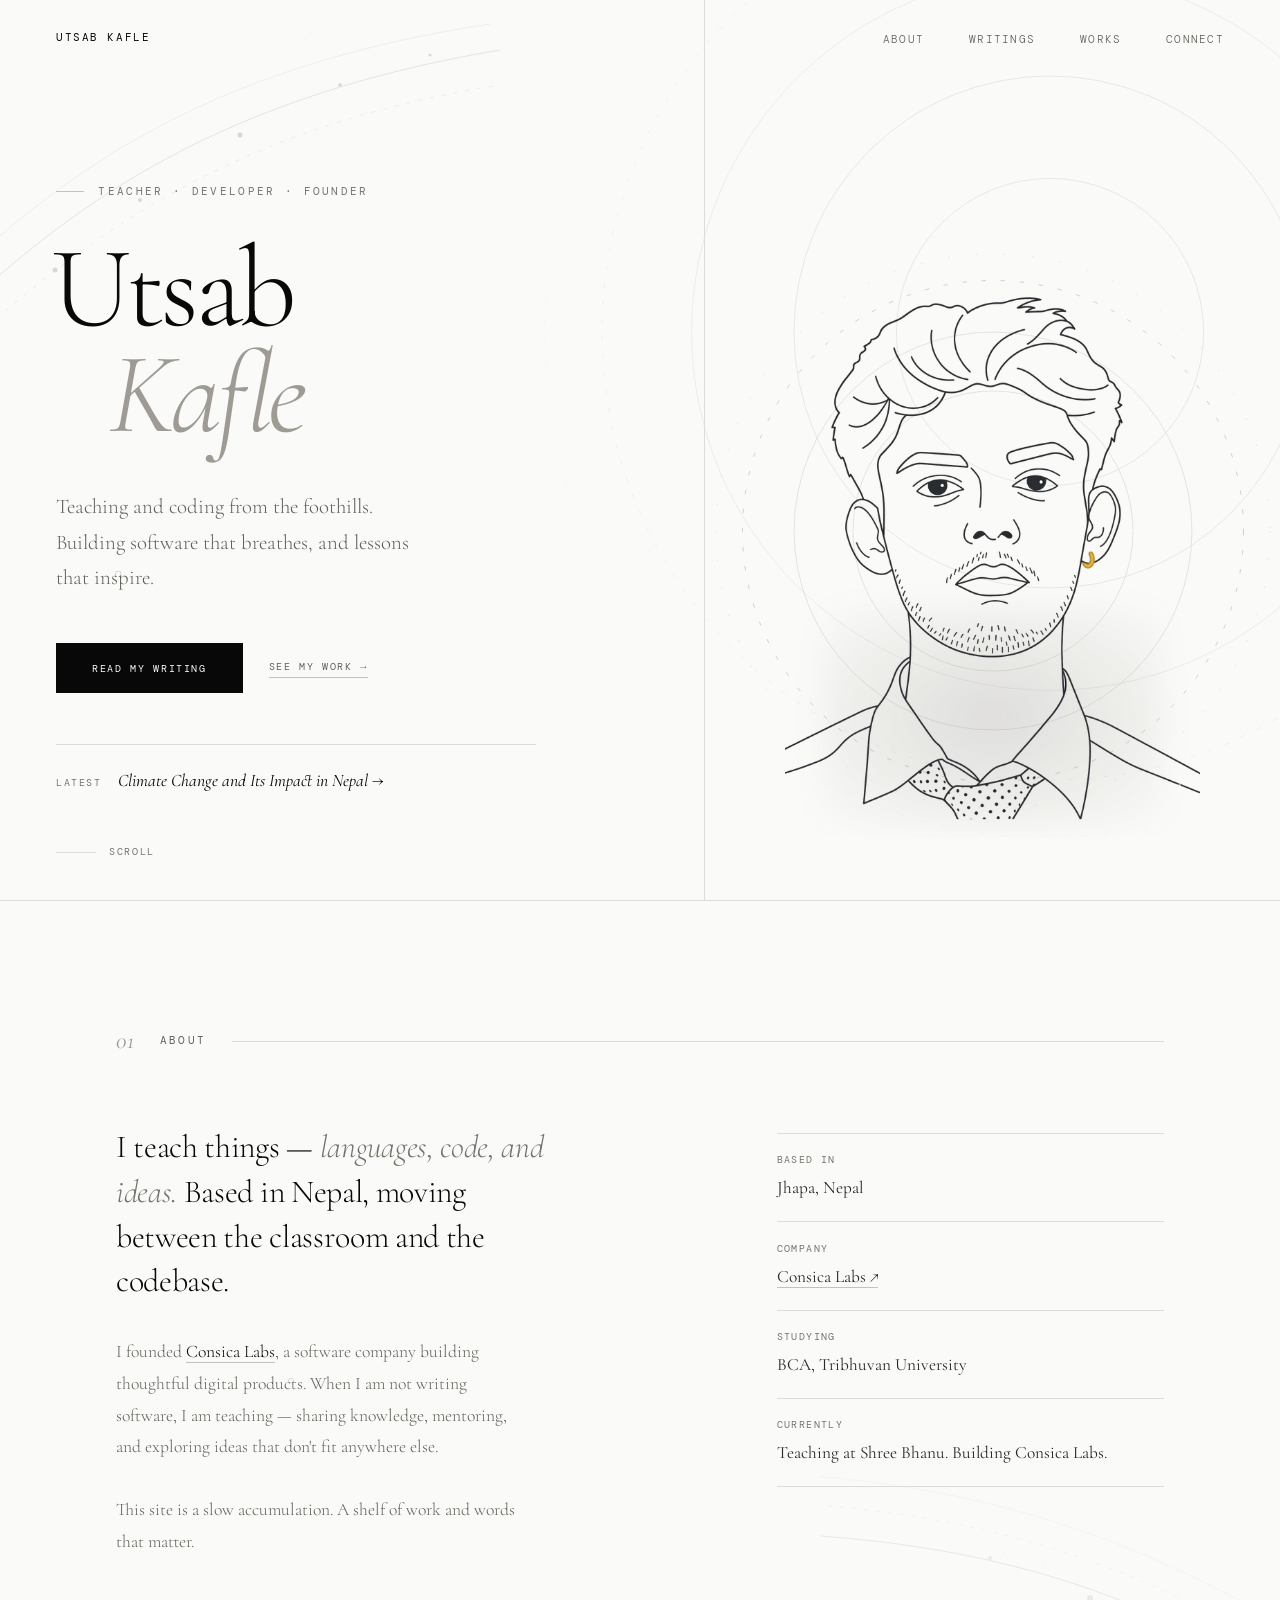
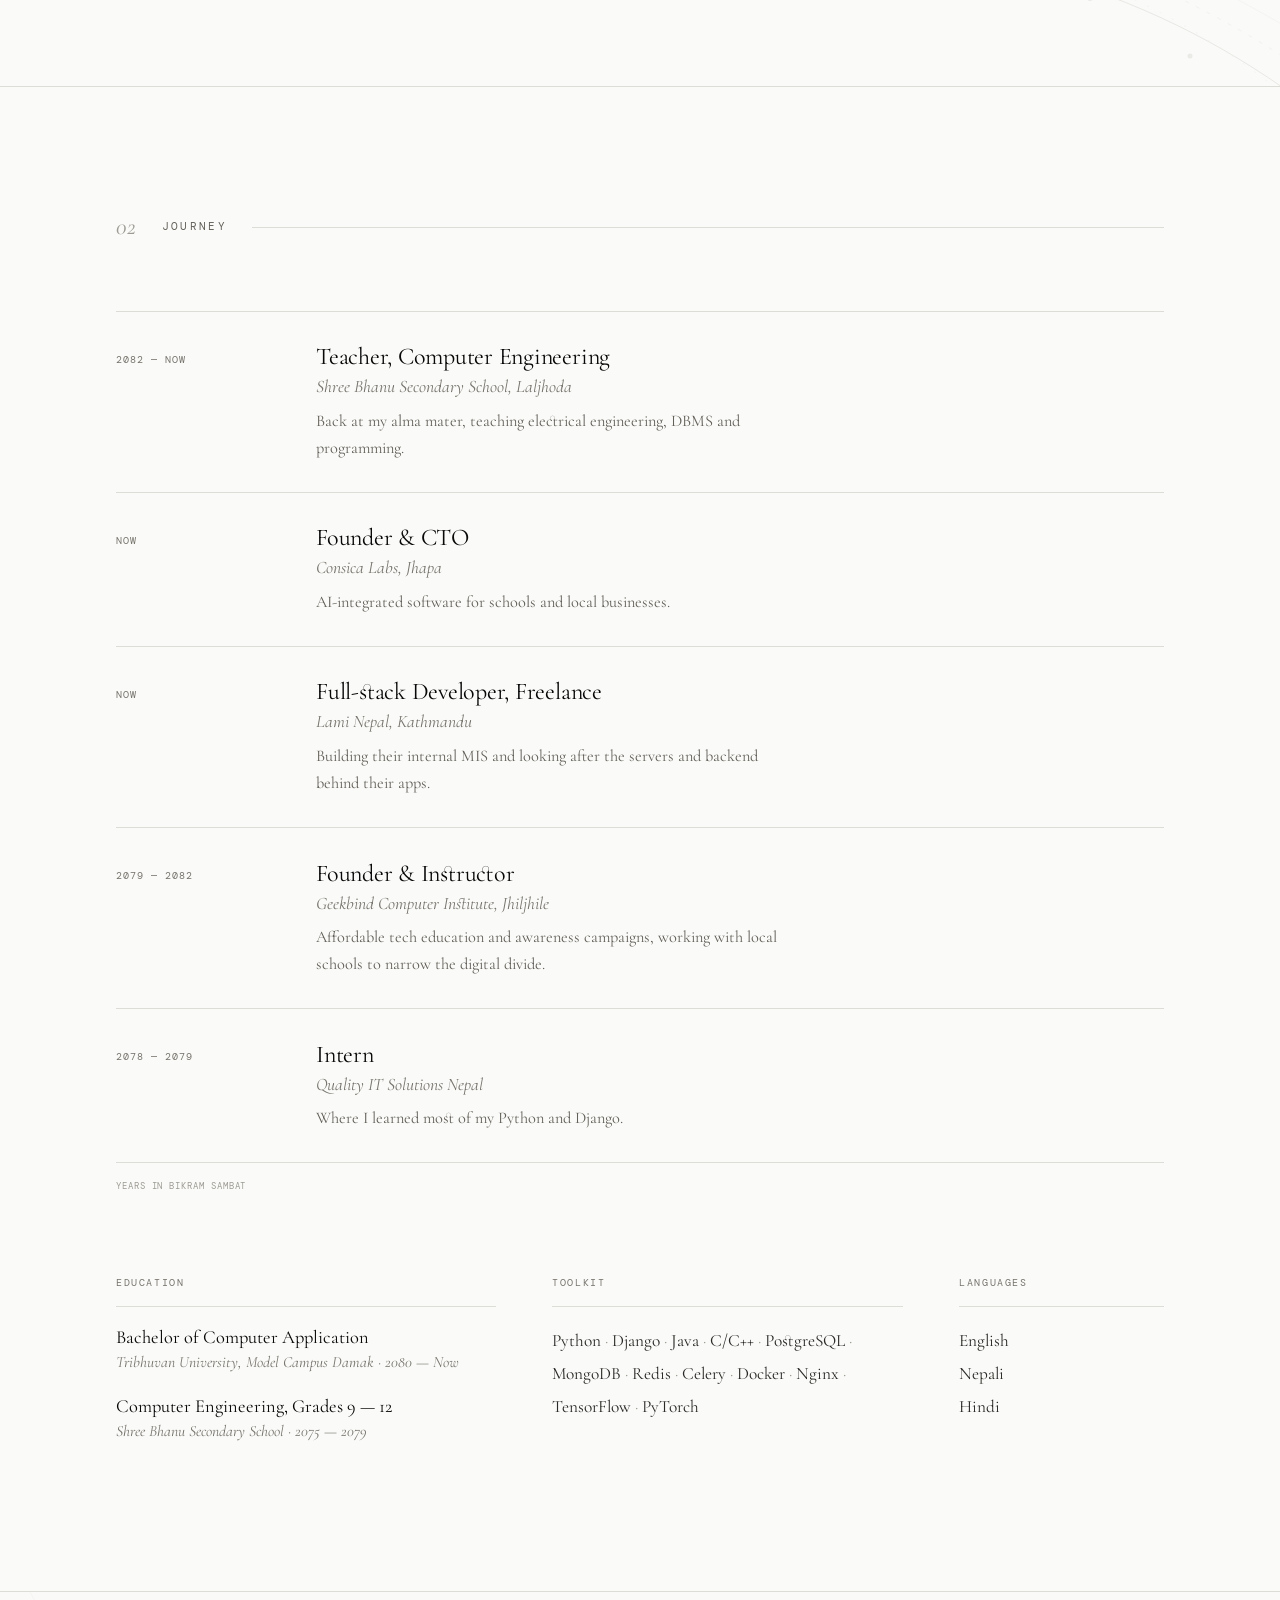
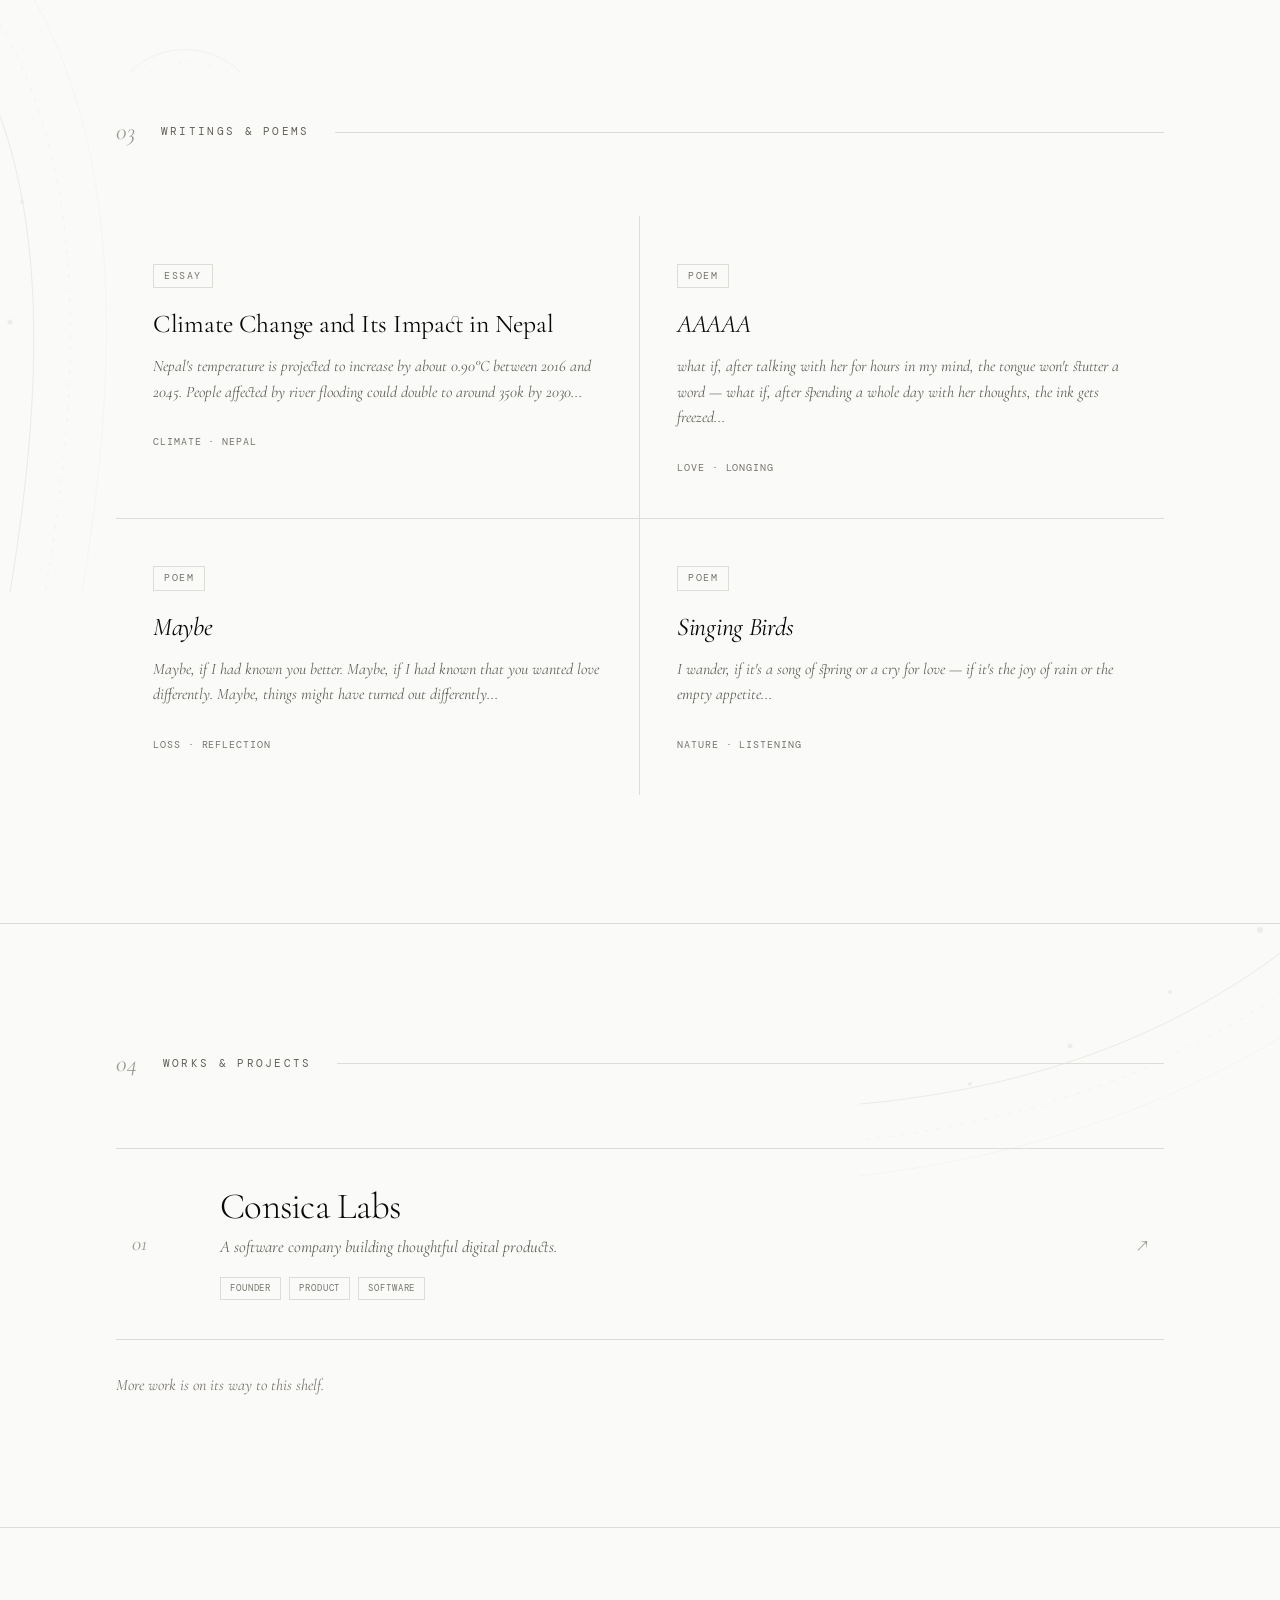
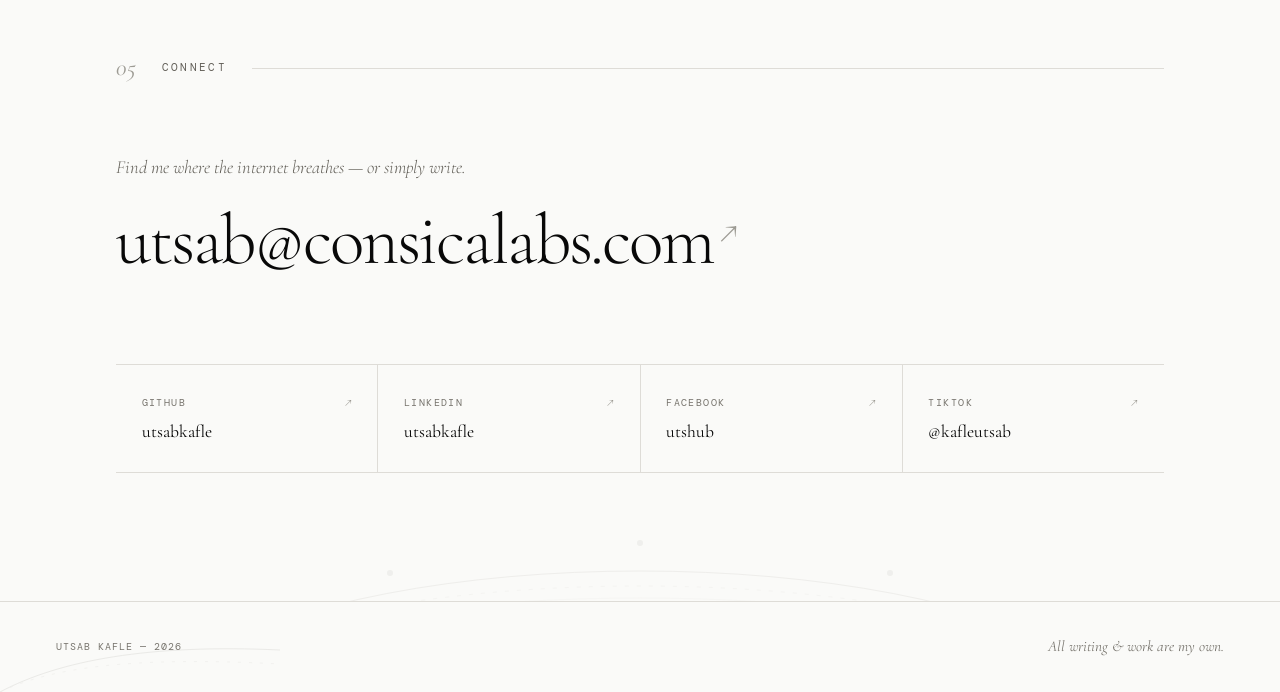
==== commit f1f57c2a: "Add Journey section from resume and GitHub/LinkedIn links Experience, education, toolkit and languag" ====
--- a/index.html
+++ b/index.html
@@ -41,11 +41,15 @@
       "url": "https://utsabkafle.com.np/",
       "image": "https://utsabkafle.com.np/assets/images/image2.png",
       "jobTitle": "Founder, Teacher, Developer",
+      "alumniOf": "Tribhuvan University",
+      "knowsLanguage": ["en", "ne", "hi"],
       "worksFor": {
         "@id": "https://consicalabs.com/#organization"
       },
       "sameAs": [
         "https://consicalabs.com",
+        "https://github.com/utsabkafle",
+        "https://www.linkedin.com/in/utsabkafle/",
         "https://www.tiktok.com/@kafleutsab",
         "https://www.facebook.com/utshub"
       ]
@@ -375,6 +379,26 @@
   .aside-val a { color: var(--g800); text-decoration: none; border-bottom: 0.5px solid var(--g300); transition: color 0.2s, border-color 0.2s; }
   .aside-val a:hover { color: var(--ink); border-color: var(--ink); }
 
+  /* JOURNEY */
+  .journey-list { list-style: none; border-top: 0.5px solid var(--g200); }
+  .journey-item {
+    display: grid; grid-template-columns: 10rem 1fr; gap: 2.5rem;
+    padding: 1.9rem 0; border-bottom: 0.5px solid var(--g200);
+  }
+  .j-when { font-family: var(--mono); font-size: 0.64rem; letter-spacing: 0.1em; text-transform: uppercase; color: var(--g500); padding-top: 0.55rem; }
+  .j-role { font-size: 1.5rem; font-weight: 400; line-height: 1.25; letter-spacing: -0.01em; }
+  .j-org { font-style: italic; color: var(--g500); font-size: 1.1rem; }
+  .j-desc { color: var(--g600); font-size: 1.02rem; line-height: 1.65; margin-top: 0.35rem; max-width: 60ch; }
+  .j-note { margin-top: 1rem; font-family: var(--mono); font-size: 0.58rem; letter-spacing: 0.1em; text-transform: uppercase; color: var(--g400); }
+
+  .journey-facts { display: grid; grid-template-columns: 1.3fr 1.2fr 0.7fr; gap: 3.5rem; margin-top: 5rem; }
+  .facts-title { font-family: var(--mono); font-size: 0.62rem; letter-spacing: 0.16em; text-transform: uppercase; color: var(--g500); padding-bottom: 0.9rem; margin-bottom: 1.1rem; border-bottom: 0.5px solid var(--g200); font-weight: 400; }
+  .fact { margin-bottom: 1.1rem; }
+  .fact-main { font-size: 1.15rem; line-height: 1.35; }
+  .fact-sub { font-size: 0.98rem; font-style: italic; color: var(--g500); }
+  .toolkit { font-size: 1.08rem; line-height: 1.9; color: var(--g800); }
+  .toolkit span + span::before { content: ' · '; color: var(--g400); }
+
   /* WRITINGS */
   .writings-grid { display: grid; grid-template-columns: repeat(2,1fr); }
 
@@ -571,6 +595,9 @@
     .section-header { margin-bottom: 3rem; }
     .about-grid { grid-template-columns: 1fr; gap: 2.5rem; }
     .about-lead { font-size: 1.6rem; }
+    .journey-item { grid-template-columns: 1fr; gap: 0.4rem; padding: 1.6rem 0; }
+    .j-when { padding-top: 0; }
+    .journey-facts { grid-template-columns: 1fr; gap: 2.5rem; margin-top: 3.5rem; }
     .writings-grid { grid-template-columns: 1fr; }
     .writing-card { border-right: none !important; padding: 2.2rem 0.4rem; }
     .writing-card:nth-child(n+3) { border-bottom: 0.5px solid var(--g200) !important; }
@@ -708,20 +735,97 @@
       <div class="about-aside" data-reveal style="--d:0.15s">
         <div class="aside-item">
           <div class="aside-key">Based in</div>
-          <div class="aside-val">Nepal</div>
+          <div class="aside-val">Jhapa, Nepal</div>
         </div>
         <div class="aside-item">
           <div class="aside-key">Company</div>
           <div class="aside-val"><a href="https://consicalabs.com" target="_blank" rel="noopener">Consica Labs ↗</a></div>
         </div>
         <div class="aside-item">
-          <div class="aside-key">Craft</div>
-          <div class="aside-val">Software & Teaching</div>
+          <div class="aside-key">Studying</div>
+          <div class="aside-val">BCA, Tribhuvan University</div>
         </div>
         <div class="aside-item">
           <div class="aside-key">Currently</div>
-          <div class="aside-val">Building. Writing. Reading.</div>
-        </div>
+          <div class="aside-val">Teaching at Shree Bhanu. Building Consica Labs.</div>
+        </div>
+      </div>
+    </div>
+  </div>
+</section>
+
+<!-- JOURNEY -->
+<section id="journey" class="section-wrap">
+  <div class="section-inner">
+    <div class="section-header" data-reveal>
+      <span class="section-num">02</span>
+      <h2 class="section-title">Journey</h2>
+      <div class="section-rule"></div>
+    </div>
+
+    <ol class="journey-list">
+      <li class="journey-item" data-reveal>
+        <span class="j-when">2082 — Now</span>
+        <div>
+          <div class="j-role">Teacher, Computer Engineering</div>
+          <div class="j-org">Shree Bhanu Secondary School, Laljhoda</div>
+          <p class="j-desc">Back at my alma mater, teaching electrical engineering, DBMS and programming.</p>
+        </div>
+      </li>
+      <li class="journey-item" data-reveal>
+        <span class="j-when">Now</span>
+        <div>
+          <div class="j-role">Founder &amp; CTO</div>
+          <div class="j-org">Consica Labs, Jhapa</div>
+          <p class="j-desc">AI-integrated software for schools and local businesses.</p>
+        </div>
+      </li>
+      <li class="journey-item" data-reveal>
+        <span class="j-when">Now</span>
+        <div>
+          <div class="j-role">Full-stack Developer, Freelance</div>
+          <div class="j-org">Lami Nepal, Kathmandu</div>
+          <p class="j-desc">Building their internal MIS and looking after the servers and backend behind their apps.</p>
+        </div>
+      </li>
+      <li class="journey-item" data-reveal>
+        <span class="j-when">2079 — 2082</span>
+        <div>
+          <div class="j-role">Founder &amp; Instructor</div>
+          <div class="j-org">Geekbind Computer Institute, Jhiljhile</div>
+          <p class="j-desc">Affordable tech education and awareness campaigns, working with local schools to narrow the digital divide.</p>
+        </div>
+      </li>
+      <li class="journey-item" data-reveal>
+        <span class="j-when">2078 — 2079</span>
+        <div>
+          <div class="j-role">Intern</div>
+          <div class="j-org">Quality IT Solutions Nepal</div>
+          <p class="j-desc">Where I learned most of my Python and Django.</p>
+        </div>
+      </li>
+    </ol>
+    <p class="j-note">Years in Bikram Sambat</p>
+
+    <div class="journey-facts">
+      <div data-reveal>
+        <h3 class="facts-title">Education</h3>
+        <div class="fact">
+          <div class="fact-main">Bachelor of Computer Application</div>
+          <div class="fact-sub">Tribhuvan University, Model Campus Damak · 2080 — Now</div>
+        </div>
+        <div class="fact">
+          <div class="fact-main">Computer Engineering, Grades 9 — 12</div>
+          <div class="fact-sub">Shree Bhanu Secondary School · 2075 — 2079</div>
+        </div>
+      </div>
+      <div data-reveal style="--d:0.1s">
+        <h3 class="facts-title">Toolkit</h3>
+        <p class="toolkit"><span>Python</span><span>Django</span><span>Java</span><span>C/C++</span><span>PostgreSQL</span><span>MongoDB</span><span>Redis</span><span>Celery</span><span>Docker</span><span>Nginx</span><span>TensorFlow</span><span>PyTorch</span></p>
+      </div>
+      <div data-reveal style="--d:0.2s">
+        <h3 class="facts-title">Languages</h3>
+        <p class="toolkit">English<br/>Nepali<br/>Hindi</p>
       </div>
     </div>
   </div>
@@ -745,7 +849,7 @@
 
   <div class="section-inner">
     <div class="section-header" data-reveal>
-      <span class="section-num">02</span>
+      <span class="section-num">03</span>
       <h2 class="section-title">Writings & Poems</h2>
       <div class="section-rule"></div>
     </div>
@@ -801,7 +905,7 @@
 
   <div class="section-inner">
     <div class="section-header" data-reveal>
-      <span class="section-num">03</span>
+      <span class="section-num">04</span>
       <h2 class="section-title">Works & Projects</h2>
       <div class="section-rule"></div>
     </div>
@@ -850,23 +954,27 @@
 
   <div class="section-inner">
     <div class="section-header" data-reveal>
-      <span class="section-num">04</span>
+      <span class="section-num">05</span>
       <h2 class="section-title">Connect</h2>
       <div class="section-rule"></div>
     </div>
     <p class="connect-intro" data-reveal>Find me where the internet breathes — or simply write.</p>
     <a href="mailto:utsab@consicalabs.com" class="connect-email" data-reveal style="--d:0.1s">utsab@consicalabs.com<span class="arrow" aria-hidden="true">↗</span></a>
     <div class="connect-row" data-reveal style="--d:0.2s">
-      <a href="https://www.tiktok.com/@kafleutsab" target="_blank" rel="noopener" class="connect-item">
-        <span class="ci-text"><span class="ci-platform">TikTok</span><span class="ci-handle">@kafleutsab</span></span>
+      <a href="https://github.com/utsabkafle" target="_blank" rel="noopener" class="connect-item">
+        <span class="ci-text"><span class="ci-platform">GitHub</span><span class="ci-handle">utsabkafle</span></span>
+        <span class="ci-arrow">↗</span>
+      </a>
+      <a href="https://www.linkedin.com/in/utsabkafle/" target="_blank" rel="noopener" class="connect-item">
+        <span class="ci-text"><span class="ci-platform">LinkedIn</span><span class="ci-handle">utsabkafle</span></span>
         <span class="ci-arrow">↗</span>
       </a>
       <a href="https://www.facebook.com/utshub" target="_blank" rel="noopener" class="connect-item">
         <span class="ci-text"><span class="ci-platform">Facebook</span><span class="ci-handle">utshub</span></span>
         <span class="ci-arrow">↗</span>
       </a>
-      <a href="https://consicalabs.com" target="_blank" rel="noopener" class="connect-item">
-        <span class="ci-text"><span class="ci-platform">Company</span><span class="ci-handle">Consica Labs</span></span>
+      <a href="https://www.tiktok.com/@kafleutsab" target="_blank" rel="noopener" class="connect-item">
+        <span class="ci-text"><span class="ci-platform">TikTok</span><span class="ci-handle">@kafleutsab</span></span>
         <span class="ci-arrow">↗</span>
       </a>
     </div>
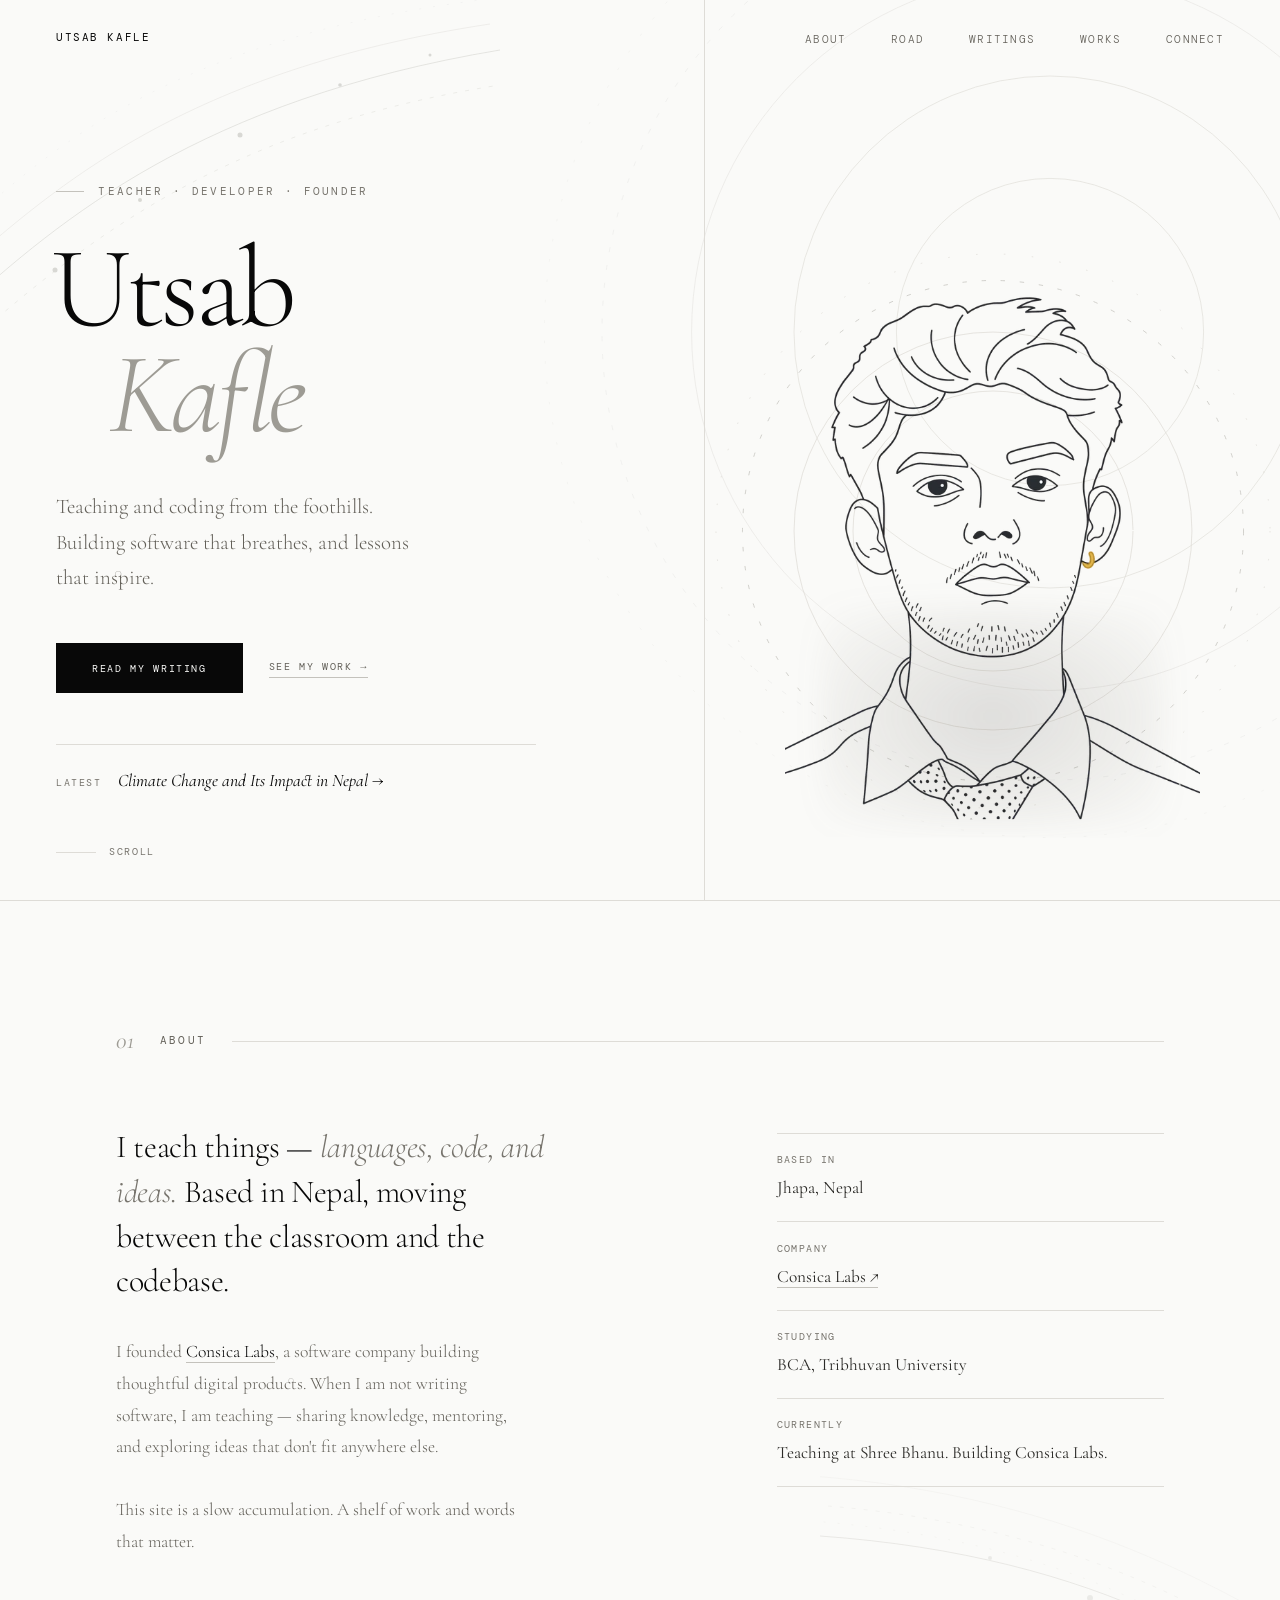
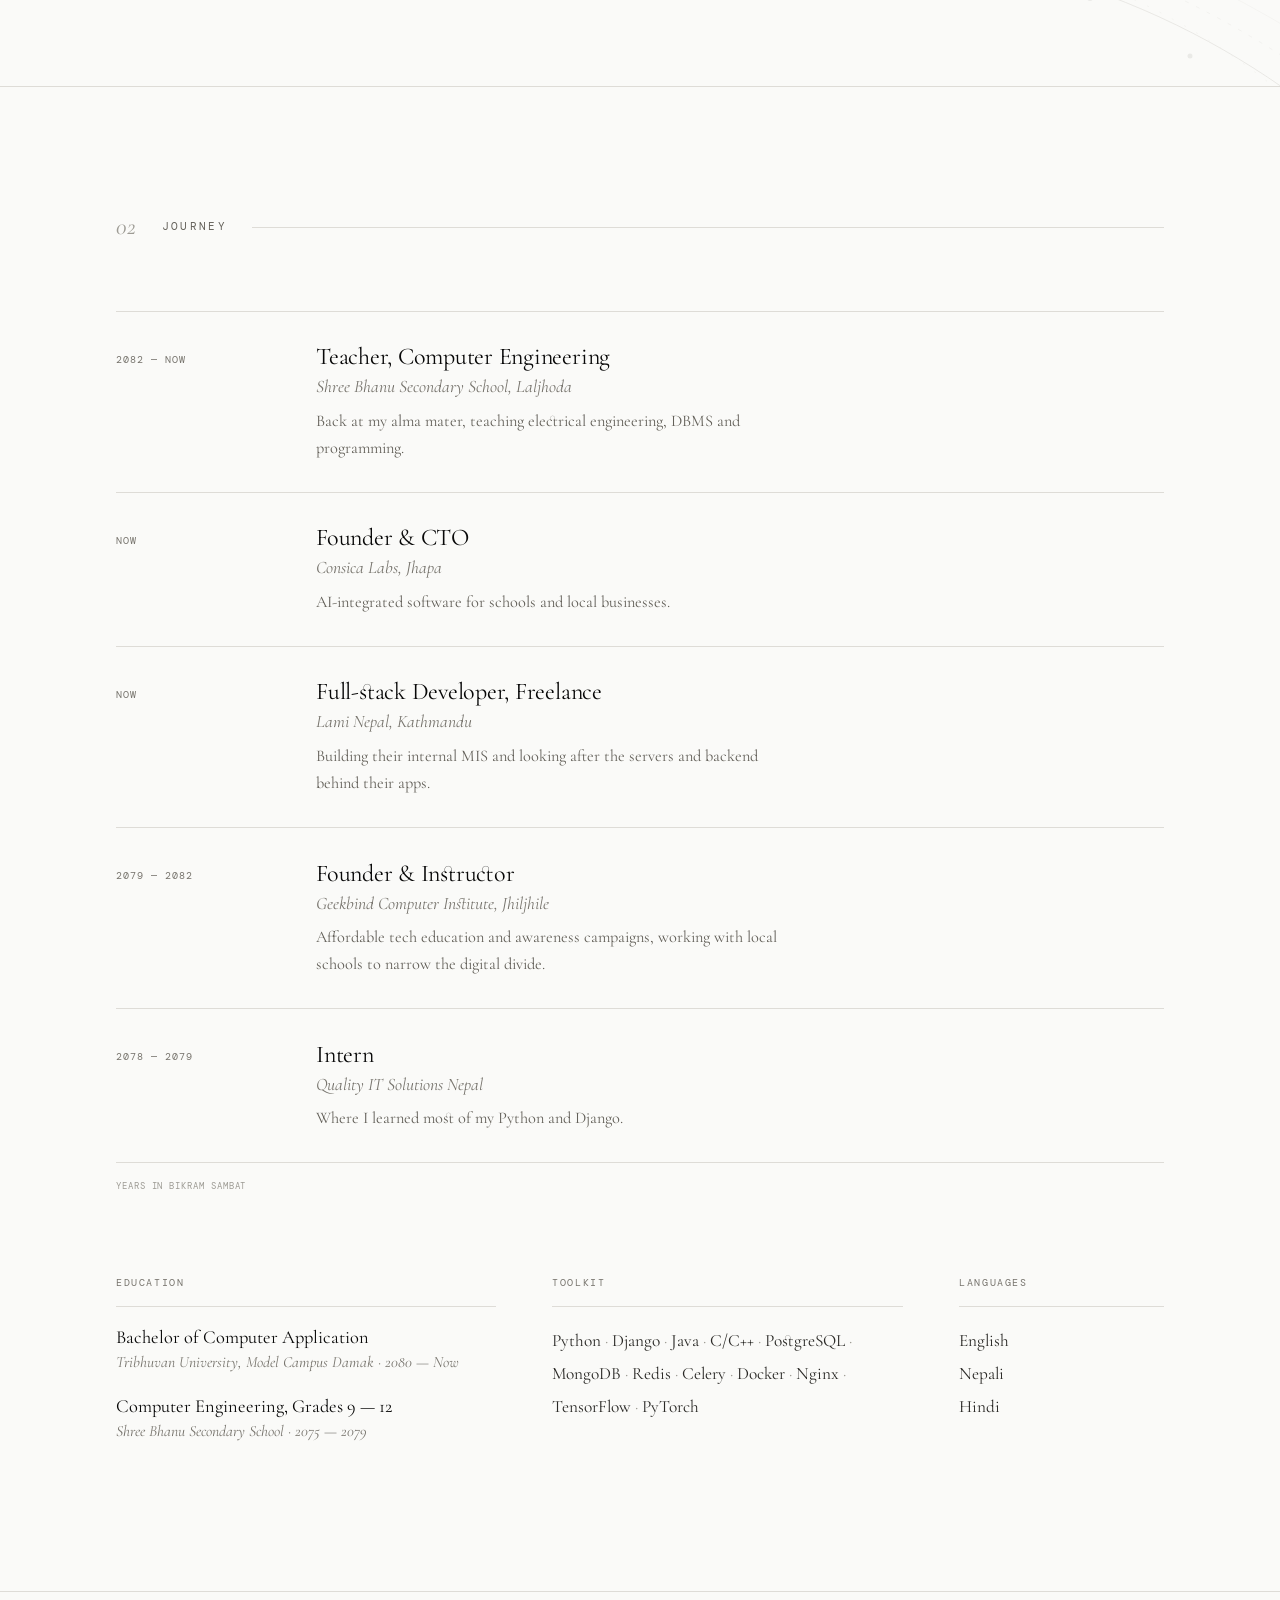
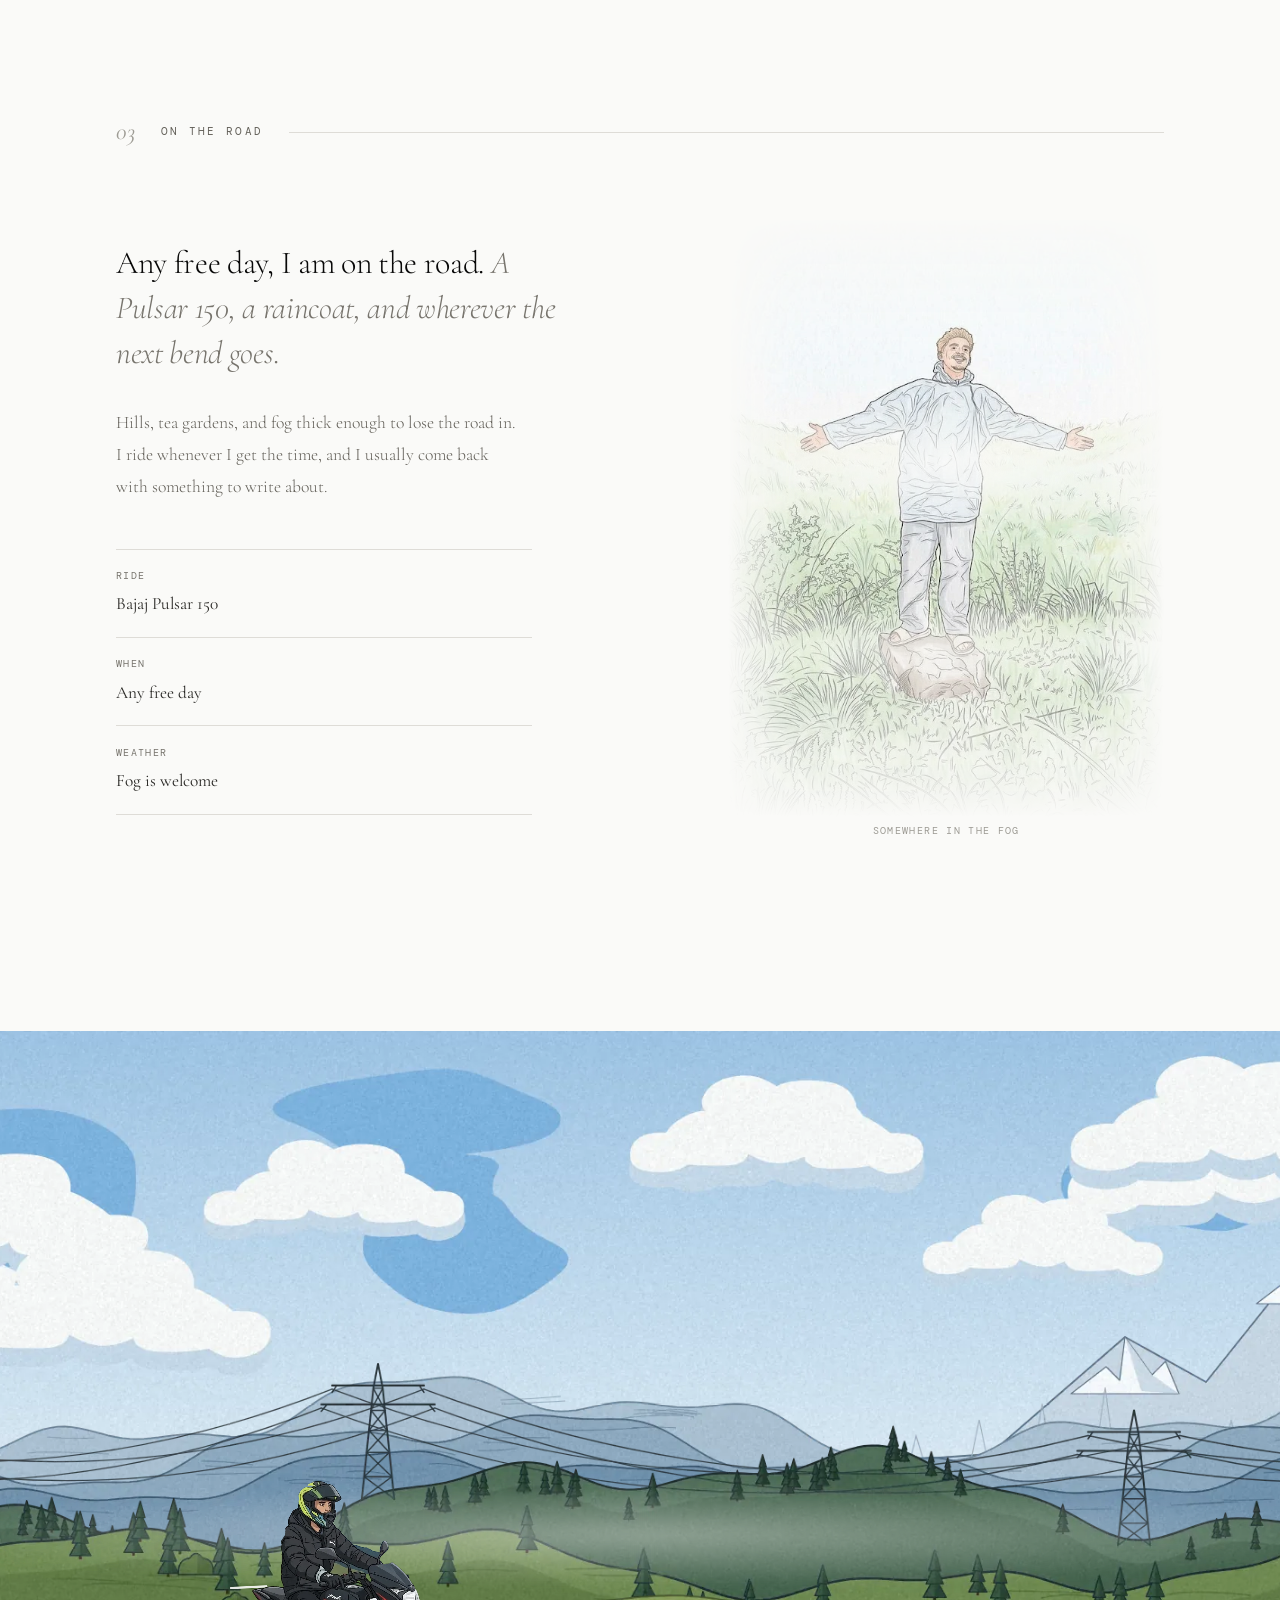
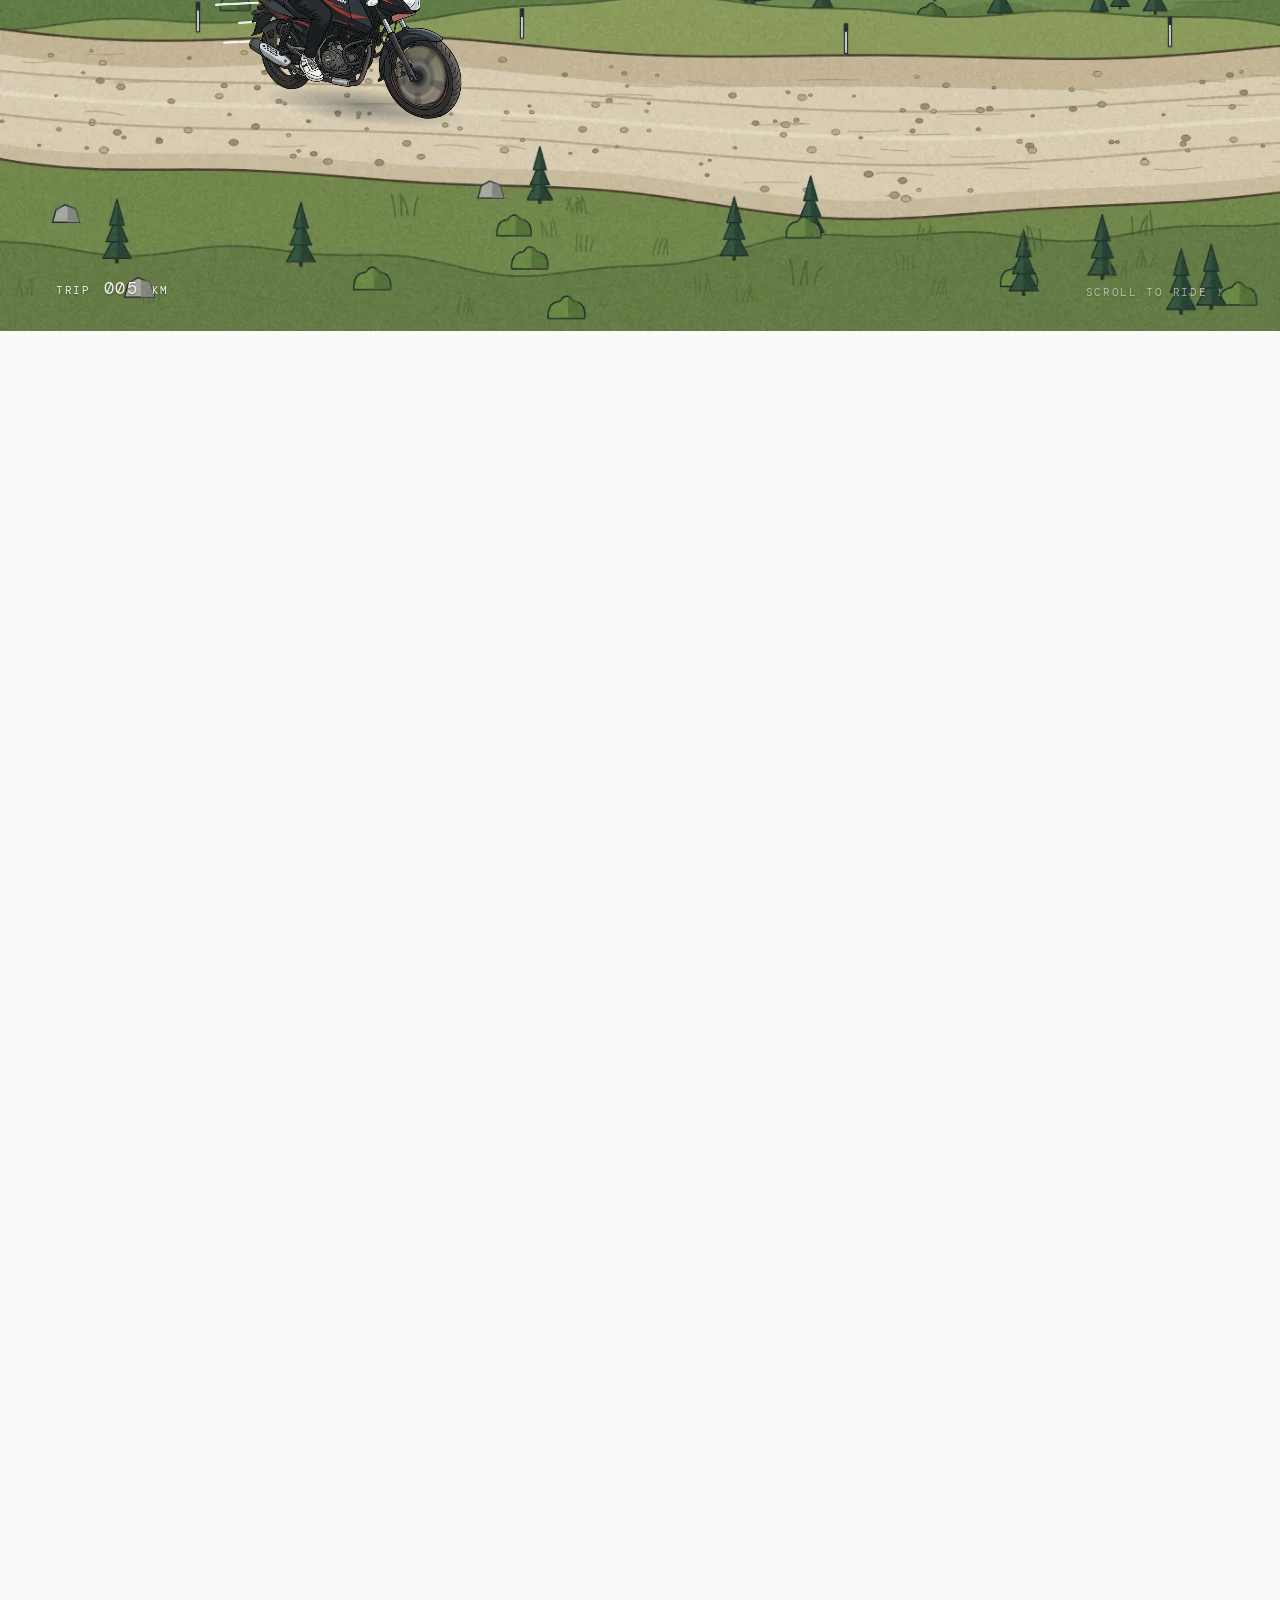
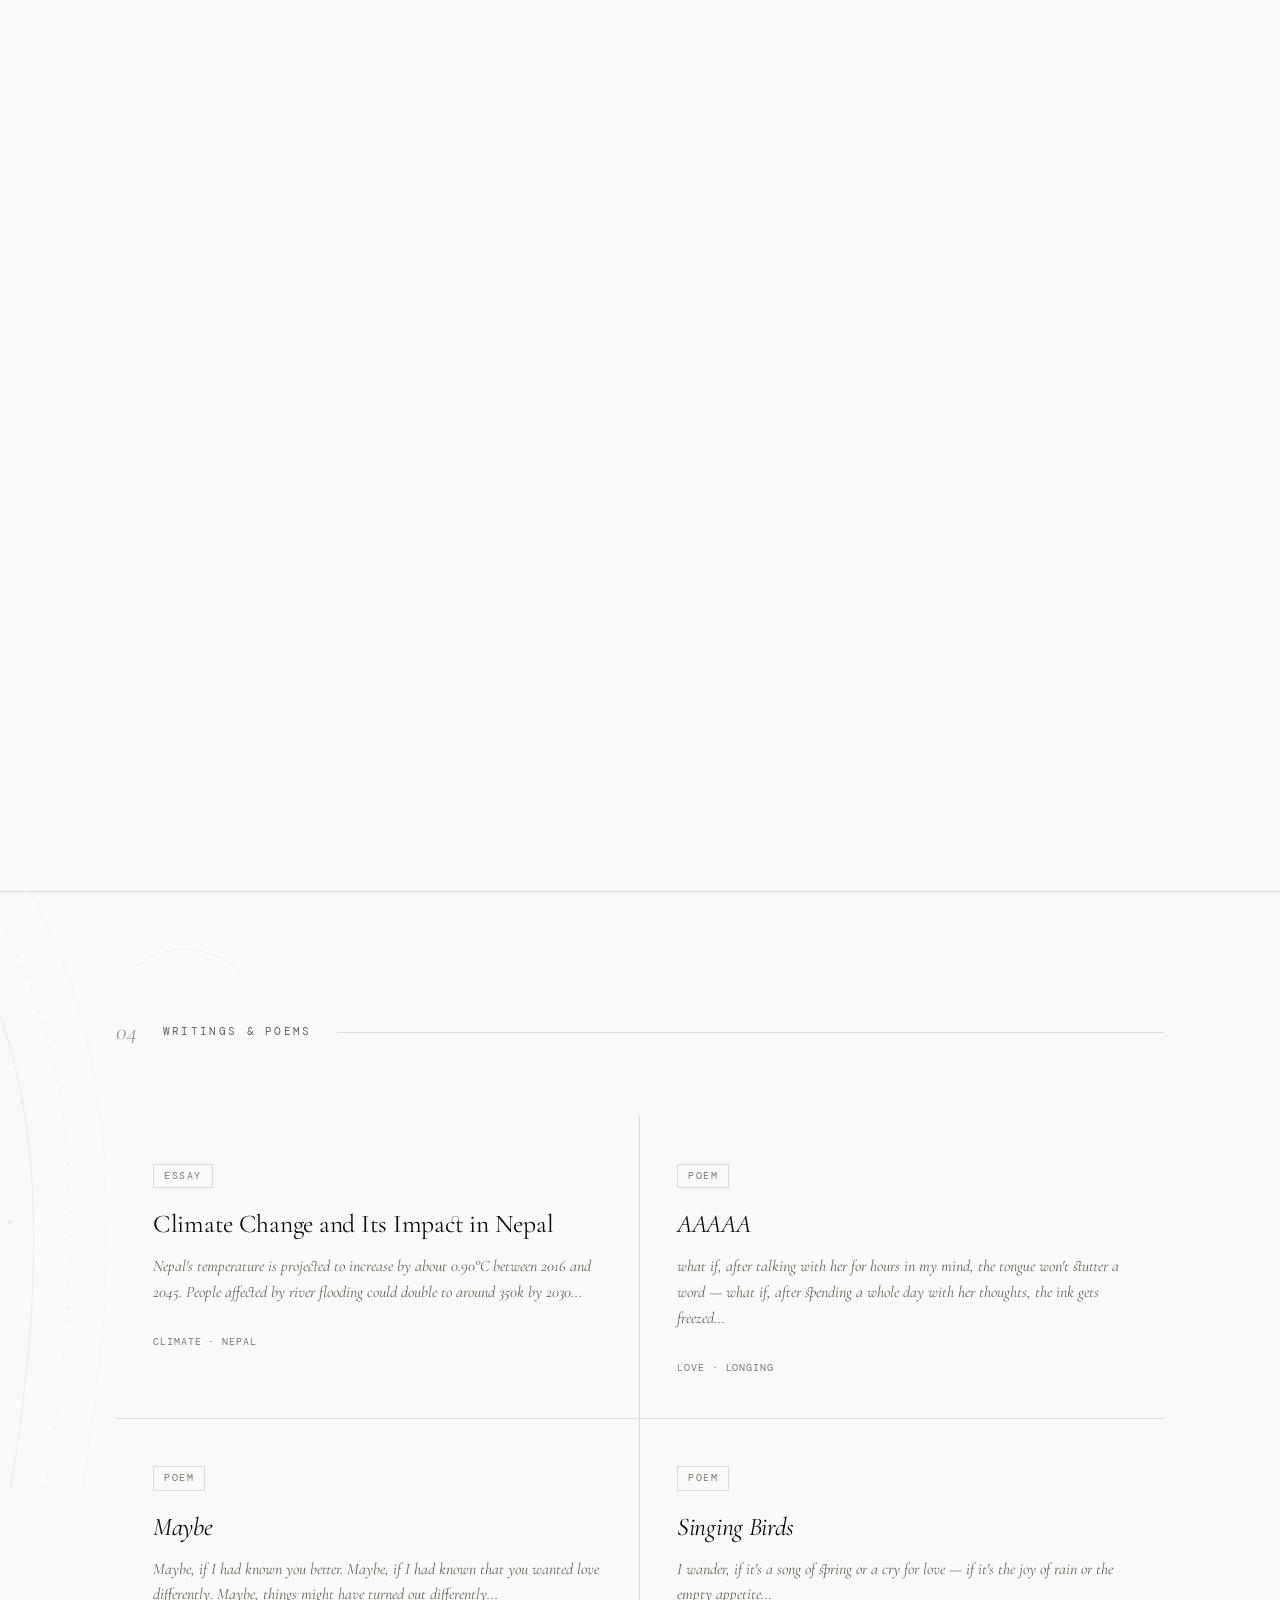
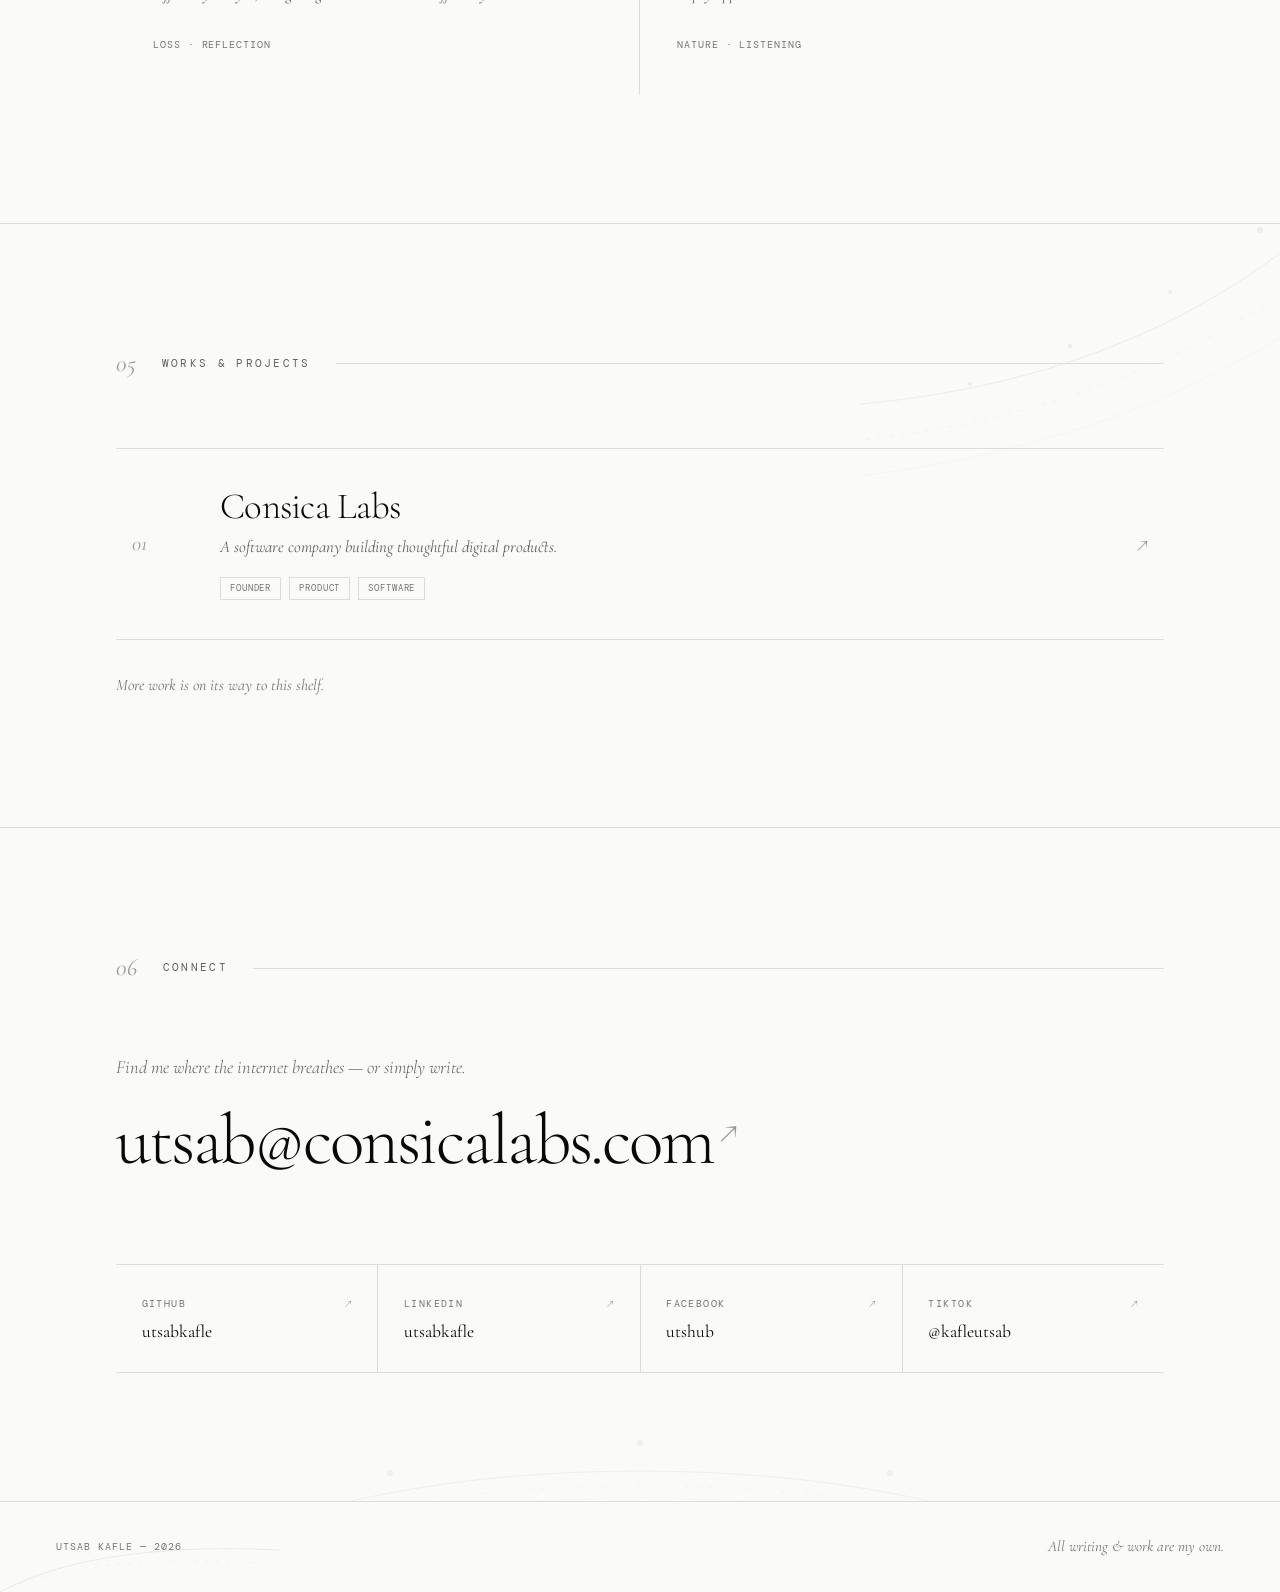
==== commit 7582ecc8: "Add scroll-driven motorbike ride, illustrations and light-only theme - New On the Road section: a st" ====
--- a/index.html
+++ b/index.html
@@ -91,29 +91,7 @@
     --serif: 'Cormorant Garamond', Georgia, serif;
     --mono:  'DM Mono', 'Courier New', monospace;
     --ease:  cubic-bezier(0.22, 1, 0.36, 1);
-    color-scheme: light dark;
-  }
-
-  @media (prefers-color-scheme: dark) {
-    :root {
-      --ink:   #ecebe7;
-      --white: #121211;
-      --g100:  #1c1c1a;
-      --g200:  #2c2b28;
-      --g300:  #45433f;
-      --g400:  #7d7a73;
-      --g500:  #99968e;
-      --g600:  #b3b0a9;
-      --g800:  #dcdad5;
-      --line:  #34332f;
-      --nav-bg: rgba(18,18,17,0.85);
-    }
-    /* decorative line art: hardcoded light-mode greys -> theme line colour */
-    .hero-rings circle, .hero-diagonals path, .deco path,
-    .portrait-rings circle, footer svg path { stroke: var(--line); }
-    .hero-diagonals circle, .deco circle { fill: var(--line); }
-    .portrait-frame img { filter: invert(0.9) hue-rotate(180deg); }
-    .portrait-frame::after { opacity: 0; }
+    color-scheme: light;
   }
 
   html { scroll-behavior: smooth; }
@@ -398,6 +376,97 @@
   .fact-sub { font-size: 0.98rem; font-style: italic; color: var(--g500); }
   .toolkit { font-size: 1.08rem; line-height: 1.9; color: var(--g800); }
   .toolkit span + span::before { content: ' · '; color: var(--g400); }
+
+  /* ON THE ROAD */
+  .road-grid { display: grid; grid-template-columns: 1.1fr 0.9fr; gap: 5rem; align-items: center; }
+  .roadshot { margin: 0; display: flex; flex-direction: column; align-items: center; gap: 0.4rem; }
+  .roadshot-img {
+    position: relative; width: min(460px, 100%); overflow: hidden;
+    /* fade every edge into the page so the illustration has no frame */
+    -webkit-mask-image: linear-gradient(to right, transparent, #000 16%, #000 84%, transparent),
+                        linear-gradient(to bottom, transparent, #000 24%, #000 74%, transparent);
+    -webkit-mask-composite: source-in;
+            mask-image: linear-gradient(to right, transparent, #000 16%, #000 84%, transparent),
+                        linear-gradient(to bottom, transparent, #000 24%, #000 74%, transparent);
+            mask-composite: intersect;
+  }
+  .roadshot-img img {
+    display: block; width: 100%; height: auto;
+    animation: breathe 22s ease-in-out infinite alternate;
+  }
+  .mist {
+    position: absolute; left: -30%; width: 160%; height: 22%;
+    background: radial-gradient(ellipse at center, rgba(250,250,248,0.85), rgba(250,250,248,0) 70%);
+    filter: blur(6px); pointer-events: none;
+  }
+  .mist-a { top: 30%; animation: drift 14s ease-in-out infinite alternate; }
+  .mist-b { top: 64%; height: 16%; opacity: 0.8; animation: drift 19s ease-in-out infinite alternate-reverse; }
+  @keyframes breathe { from { transform: scale(1); } to { transform: scale(1.05) translateY(-1%); } }
+  @keyframes drift { from { transform: translateX(-40px); } to { transform: translateX(40px); } }
+  @keyframes sway  { 0%,100% { transform: rotate(-1.2deg); } 50% { transform: rotate(1.2deg); } }
+
+  /* On the Road: a sticky stage. Scrolling the track moves the bike along the road. */
+  #road { overflow: visible; }
+  .road-facts { margin-top: 2.4rem; max-width: 26rem; }
+  .ride-track { position: relative; height: 340vh; margin-top: 4rem; }
+  .ride-stage {
+    position: sticky; top: 0; height: 100vh; height: 100svh; overflow: hidden;
+    background: #9cc3e3; contain: paint;
+  }
+  .rw-sky { position: absolute; left: 0; top: 0; width: 100%; overflow: hidden; }
+  .rw-skyroll { display: flex; will-change: transform; }
+  .rw-skyroll img { display: block; flex: none; max-width: none; }
+  .rw-layer { position: absolute; left: 0; top: 0; display: block; max-width: none; will-change: transform; }
+  .rw-mist {
+    position: absolute; left: -12%; width: 124%; pointer-events: none;
+    background: radial-gradient(ellipse at center, rgba(250,250,248,0.42), rgba(250,250,248,0) 68%);
+    filter: blur(6px);
+  }
+  .rw-mist-a { top: 49%; height: 12%; animation: drift 24s ease-in-out infinite alternate; }
+
+  /* the bike: a 672 x 775 sprite, placed and scaled by script */
+  .rs { position: absolute; left: 0; top: 0; width: 672px; height: 775px; transform-origin: 0 0; will-change: transform; --sp: 0; }
+  .rs > *, .rs-bike > * { position: absolute; left: 0; top: 0; display: block; }
+  .rs-shadow {
+    left: 40px !important; top: 664px !important; width: 640px; height: 112px; border-radius: 50%;
+    background: radial-gradient(ellipse at center, rgba(31,44,51,0.42), rgba(31,44,51,0) 70%);
+    transform: rotate(9deg);
+  }
+  .rs-bike { width: 100%; height: 100%; animation: bump 1.3s linear infinite; }
+  .rs-wheel, .rs-rider, .rs-lines, .rs-dust { width: 100%; height: 100%; }
+  .rs-lines { overflow: visible; opacity: min(0.9, calc(var(--sp) * 1.2)); }
+  .rs-lines path { stroke: #fafaf8; stroke-width: 7; stroke-linecap: round; fill: none; }
+  .rs-dust { overflow: visible; opacity: min(1, calc(var(--sp) * 3)); }
+  .wheel-blur, .wheel-spokes { opacity: min(1, calc(var(--sp) * 5)); }
+  .wheel-crisp { opacity: max(0, calc(1 - var(--sp) * 5)); }
+  .wheel-spokes path { fill: #1d2024; fill-opacity: 0.30; }
+  @keyframes bump {
+    0%, 100% { translate: 0 0; rotate: 0deg; }
+    14% { translate: 0 calc(var(--sp) * -3px - 0.8px); rotate: -0.12deg; }  28% { translate: 0 0.4px; rotate: 0.06deg; }
+    46% { translate: 0 calc(var(--sp) * -1.8px - 0.4px); rotate: -0.05deg; }  62% { translate: 0 0.5px; rotate: 0.08deg; }
+    80% { translate: 0 calc(var(--sp) * -3.4px - 0.8px); rotate: -0.14deg; } 90% { translate: 0 -0.2px; rotate: 0deg; }
+  }
+  .dust path { fill: #e6dcc8; stroke: #7a6d5b; stroke-width: 2.2; stroke-linejoin: round; }
+  .rs-dust path { fill: #e6dcc8; stroke: #7a6d5b; stroke-width: 2.6; stroke-linejoin: round; }
+  .puff {
+    opacity: 0; transform-box: fill-box; transform-origin: center;
+    animation: puff 1.8s ease-out infinite; animation-delay: calc(var(--i) * 0.45s);
+  }
+  @keyframes puff {
+    0%   { opacity: 0;   transform: translate(0, 0) scale(0.35); }
+    15%  { opacity: 0.9; }
+    100% { opacity: 0;   transform: translate(-190px, -46px) scale(1.9); }
+  }
+
+  .rw-hud {
+    position: absolute; left: 0; right: 0; bottom: 0; z-index: 3; pointer-events: none;
+    display: flex; justify-content: space-between; align-items: flex-end; gap: 1rem;
+    padding: 0 3.5rem 1.8rem;
+    font-family: var(--mono); font-size: 0.66rem; letter-spacing: 0.16em; text-transform: uppercase;
+    color: #f6f1e3; text-shadow: 0 1px 2px rgba(31,44,51,0.55);
+  }
+  .rw-trip b { font-weight: 400; font-size: 1.05rem; letter-spacing: 0.1em; font-variant-numeric: tabular-nums; margin: 0 0.25em; }
+  .rw-hint { transition: opacity 0.3s; }
 
   /* WRITINGS */
   .writings-grid { display: grid; grid-template-columns: repeat(2,1fr); }
@@ -587,7 +656,6 @@
       border-left: none; align-items: center;
     }
     .portrait-frame { width: min(300px, 78%); }
-    .portrait-label { display: none; }
     .hero-rings, .hero-diagonals, .scroll-hint { display: none; }
     .portrait-rings { width: 340px; height: 340px; top: 55%; }
     h1.hero-name { font-size: clamp(4rem, 19vw, 6rem); margin-bottom: 1.8rem; }
@@ -598,6 +666,10 @@
     .journey-item { grid-template-columns: 1fr; gap: 0.4rem; padding: 1.6rem 0; }
     .j-when { padding-top: 0; }
     .journey-facts { grid-template-columns: 1fr; gap: 2.5rem; margin-top: 3.5rem; }
+    .road-grid { grid-template-columns: 1fr; gap: 3rem; }
+    .roadshot-img { width: min(340px, 100%); }
+    .ride-track { height: 300vh; margin-top: 3rem; }
+    .rw-hud { padding: 0 1.5rem 1.3rem; }
     .writings-grid { grid-template-columns: 1fr; }
     .writing-card { border-right: none !important; padding: 2.2rem 0.4rem; }
     .writing-card:nth-child(n+3) { border-bottom: 0.5px solid var(--g200) !important; }
@@ -624,6 +696,7 @@
     .js .section-rule { transform: none; }
     .draw { stroke-dashoffset: 0; }
     .js .fade-line { opacity: 1; }
+    .rs-bike { animation: none !important; }
   }
 </style>
 </head>
@@ -634,6 +707,7 @@
   <a href="#" class="nav-name">Utsab Kafle</a>
   <ul class="nav-links">
     <li><a href="#about">About</a></li>
+    <li><a href="#road">Road</a></li>
     <li><a href="#writings">Writings</a></li>
     <li><a href="#works">Works</a></li>
     <li><a href="#connect">Connect</a></li>
@@ -831,6 +905,88 @@
   </div>
 </section>
 
+<!-- ON THE ROAD -->
+<section id="road" class="section-wrap">
+  <div class="section-inner">
+    <div class="section-header" data-reveal>
+      <span class="section-num">03</span>
+      <h2 class="section-title">On the Road</h2>
+      <div class="section-rule"></div>
+    </div>
+    <div class="road-grid">
+      <div data-reveal>
+        <p class="about-lead">Any free day, I am on the road. <em>A Pulsar 150, a raincoat, and wherever the next bend goes.</em></p>
+        <p class="about-body">Hills, tea gardens, and fog thick enough to lose the road in. I ride whenever I get the time, and I usually come back with something to write about.</p>
+        <div class="about-aside road-facts">
+          <div class="aside-item"><div class="aside-key">Ride</div><div class="aside-val">Bajaj Pulsar 150</div></div>
+          <div class="aside-item"><div class="aside-key">When</div><div class="aside-val">Any free day</div></div>
+          <div class="aside-item"><div class="aside-key">Weather</div><div class="aside-val">Fog is welcome</div></div>
+        </div>
+      </div>
+      <figure class="roadshot" data-reveal style="--d:0.15s">
+        <div class="roadshot-img">
+          <img src="assets/images/on-the-road.webp" alt="Illustration of Utsab standing on a rock in a grassy, misty field, arms spread wide" width="576" height="794" loading="lazy" />
+          <span class="mist mist-a" aria-hidden="true"></span>
+          <span class="mist mist-b" aria-hidden="true"></span>
+        </div>
+        <figcaption class="portrait-label">Somewhere in the fog</figcaption>
+      </figure>
+    </div>
+  </div>
+
+  <!-- The ride: scrolling moves the bike along the road -->
+  <div class="ride-track" id="ride-track">
+    <div class="ride-stage" id="ride-stage" role="img" aria-label="Illustration of Utsab riding his black Pulsar 150 along a winding dirt road through green hills, with snow peaks and power lines in the distance. The bike moves along the road as the page scrolls.">
+      <div class="rw-sky" aria-hidden="true">
+        <div class="rw-skyroll" id="rw-skyroll">
+          <img src="assets/images/world-sky.webp" alt="" width="2000" height="560" />
+          <img src="assets/images/world-sky.webp" alt="" width="2000" height="560" />
+          <img src="assets/images/world-sky.webp" alt="" width="2000" height="560" />
+        </div>
+      </div>
+      <img class="rw-layer" id="rw-far" src="assets/images/world-far.webp" alt="" width="2400" height="480" />
+      <img class="rw-layer" id="rw-mid" src="assets/images/world-mid.webp" alt="" width="2900" height="460" />
+      <span class="rw-mist rw-mist-a" aria-hidden="true"></span>
+      <img class="rw-layer" id="rw-ground" src="assets/images/world-ground.webp" alt="" width="3400" height="400" />
+
+      <div class="rs" id="rs" aria-hidden="true">
+        <span class="rs-shadow"></span>
+        <svg class="rs-lines" viewBox="0 0 672 775"><g><path d="M70 330 L-40 330"/><path d="M40 380 L-90 380"/><path d="M80 440 L-20 440"/><path d="M60 500 L-70 500"/></g></svg>
+        <div class="rs-bike">
+          <svg class="rs-wheel" viewBox="0 0 672 775">
+            <defs><filter id="spokeblur" x="-20%" y="-20%" width="140%" height="140%"><feGaussianBlur stdDeviation="2.2"/></filter></defs>
+            <image class="wheel-crisp" href="assets/images/ride-wheel-crisp.webp" x="446" y="515" width="190" height="230"/>
+            <image class="wheel-blur" href="assets/images/ride-wheel.webp" x="446" y="515" width="190" height="230"/>
+            <g class="wheel-spokes" transform="translate(531 634) scale(0.837 1)" filter="url(#spokeblur)">
+              <g id="wedges">
+                <path d="M50 -9 L98 -15 L98 15 L50 9 Z"/>
+                <path d="M50 -9 L98 -15 L98 15 L50 9 Z" transform="rotate(72)"/>
+                <path d="M50 -9 L98 -15 L98 15 L50 9 Z" transform="rotate(144)"/>
+                <path d="M50 -9 L98 -15 L98 15 L50 9 Z" transform="rotate(216)"/>
+                <path d="M50 -9 L98 -15 L98 15 L50 9 Z" transform="rotate(288)"/>
+              </g>
+            </g>
+          </svg>
+          <img class="rs-rider" src="assets/images/rider.webp" alt="" width="672" height="775" />
+        </div>
+        <svg class="rs-dust" viewBox="0 0 672 775">
+          <g transform="translate(108 653)">
+            <g class="puff" style="--i:0"><path d="M-30 6 Q-34 -16 -14 -18 Q-8 -34 10 -26 Q30 -30 30 -10 Q42 2 26 10 Z"/></g>
+            <g class="puff" style="--i:1"><path d="M-26 8 Q-36 -10 -18 -16 Q-12 -32 6 -24 Q24 -32 28 -12 Q40 0 22 10 Z"/></g>
+            <g class="puff" style="--i:2"><path d="M-32 6 Q-30 -14 -12 -14 Q-4 -30 14 -22 Q34 -24 30 -6 Q38 6 24 10 Z"/></g>
+            <g class="puff" style="--i:3"><path d="M-24 6 Q-32 -12 -14 -18 Q-6 -30 10 -22 Q28 -28 28 -8 Q38 4 20 10 Z"/></g>
+          </g>
+        </svg>
+      </div>
+
+      <div class="rw-hud" aria-hidden="true">
+        <span class="rw-trip">Trip <b id="rw-odo">000</b> km</span>
+        <span class="rw-hint" id="rw-hint">Scroll to ride ↓</span>
+      </div>
+    </div>
+  </div>
+</section>
+
 <!-- WRITINGS -->
 <section id="writings" class="section-wrap">
   <!-- curves: left edge, flowing down -->
@@ -849,7 +1005,7 @@
 
   <div class="section-inner">
     <div class="section-header" data-reveal>
-      <span class="section-num">03</span>
+      <span class="section-num">04</span>
       <h2 class="section-title">Writings & Poems</h2>
       <div class="section-rule"></div>
     </div>
@@ -905,7 +1061,7 @@
 
   <div class="section-inner">
     <div class="section-header" data-reveal>
-      <span class="section-num">04</span>
+      <span class="section-num">05</span>
       <h2 class="section-title">Works & Projects</h2>
       <div class="section-rule"></div>
     </div>
@@ -954,7 +1110,7 @@
 
   <div class="section-inner">
     <div class="section-header" data-reveal>
-      <span class="section-num">05</span>
+      <span class="section-num">06</span>
       <h2 class="section-title">Connect</h2>
       <div class="section-rule"></div>
     </div>
@@ -1024,6 +1180,85 @@
 
   document.querySelectorAll('[data-reveal]').forEach(el => io ? io.observe(el) : el.classList.add('is-in'));
   art.forEach(svg => io ? io.observe(svg) : svg.classList.add('drawn'));
+  // On the Road: scrolling the sticky track drives the bike along the road.
+  (() => {
+    const track = document.getElementById('ride-track');
+    if (!track) return;
+    const stage = document.getElementById('ride-stage'), rs = document.getElementById('rs');
+    const skyroll = document.getElementById('rw-skyroll'), wedges = document.getElementById('wedges');
+    const odo = document.getElementById('rw-odo'), hint = document.getElementById('rw-hint');
+    const ROAD = [[-150,713.0],[-130,716.5],[-110,719.8],[-90,723.0],[-70,726.0],[-50,728.8],[-30,731.4],[-10,733.8],[10,736.1],[30,738.1],[50,739.9],[70,741.6],[90,743.1],[110,744.4],[130,745.5],[150,746.4],[170,747.3],[190,748.0],[210,748.6],[230,749.1],[250,749.5],[270,749.9],[290,750.2],[310,750.6],[330,750.9],[350,751.2],[370,751.6],[390,752.0],[410,752.4],[430,753.0],[450,753.6],[470,754.3],[490,755.1],[510,756.0],[530,757.0],[550,758.0],[570,759.2],[590,760.5],[610,761.9],[630,763.3],[650,764.8],[670,766.3],[690,767.9],[710,769.6],[730,771.2],[750,772.8],[770,774.4],[790,776.0],[810,777.5],[830,778.9],[850,780.2],[870,781.5],[890,782.6],[910,783.5],[930,784.4],[950,785.0],[970,785.6],[990,785.9],[1010,786.0],[1030,786.0],[1050,785.8],[1070,785.5],[1090,784.9],[1110,784.2],[1130,783.3],[1150,782.3],[1170,781.2],[1190,780.0],[1210,778.6],[1230,777.2],[1250,775.7],[1270,774.2],[1290,772.7],[1310,771.1],[1330,769.6],[1350,768.2],[1370,766.8],[1390,765.5],[1410,764.3],[1430,763.3],[1450,762.4],[1470,761.7],[1490,761.2],[1510,760.8],[1530,760.7],[1550,760.8],[1570,761.1],[1590,761.6],[1610,762.4],[1630,763.4],[1650,764.6],[1670,766.0],[1690,767.7],[1710,769.5],[1730,771.5],[1750,773.7],[1770,776.1],[1790,778.6],[1810,781.2],[1830,783.9],[1850,786.7],[1870,789.6],[1890,792.5],[1910,795.5],[1930,798.4],[1950,801.4],[1970,804.3],[1990,807.1],[2010,809.9],[2030,812.6],[2050,815.2],[2070,817.7],[2090,820.1],[2110,822.4],[2130,824.6],[2150,826.6],[2170,828.6],[2190,830.4],[2210,832.1],[2230,833.7],[2250,835.2],[2270,836.6],[2290,837.9],[2310,839.2],[2330,840.4],[2350,841.6],[2370,842.8],[2390,843.9],[2410,845.1],[2430,846.3],[2450,847.6],[2470,848.9],[2490,850.3],[2510,851.8],[2530,853.4],[2550,855.1],[2570,856.9],[2590,858.8],[2610,860.9],[2630,863.1],[2650,865.5],[2670,867.9],[2690,870.5],[2710,873.3],[2730,876.1],[2750,879.0],[2770,882.1],[2790,885.2],[2810,888.3],[2830,891.5],[2850,894.8],[2870,898.0],[2890,901.2],[2910,904.4],[2930,907.6],[2950,910.6],[2970,913.6],[2990,916.4],[3010,919.1],[3030,921.6],[3050,924.0],[3070,926.2],[3090,928.2],[3110,930.0],[3130,931.5],[3150,932.9],[3170,934.0],[3190,934.8],[3210,935.5],[3230,935.9],[3250,936.1],[3270,936.1],[3290,935.8],[3310,935.4],[3330,934.8],[3350,934.0],[3370,933.1],[3390,932.0],[3410,930.9],[3430,929.6],[3450,928.3],[3470,927.0],[3490,925.6],[3510,924.2],[3530,922.9],[3550,921.6]];                                  // road centre line, one point every 20 units from x = -150
+    const WORLD_W = 3400, ROAD_X0 = -150, ROAD_DX = 20;
+    const LAYERS = [                                          // image, size and top in world units, parallax factor
+      { el: document.getElementById('rw-far'),    w: 2400, h: 480, y: 160, f: 0.30 },
+      { el: document.getElementById('rw-mid'),    w: 2900, h: 460, y: 320, f: 0.65 },
+      { el: document.getElementById('rw-ground'), w: 3400, h: 400, y: 600, f: 1.00 },
+    ];
+    const SKY = { w: 2000, h: 560 }, ANCHOR = { x: 356, y: 725 }, WHEEL_R = 122;
+    const clamp = (v, a, b) => Math.min(b, Math.max(a, v));
+    const roadAt = x => {
+      const i = clamp((x - ROAD_X0) / ROAD_DX, 0, ROAD.length - 2), i0 = Math.floor(i), t = i - i0;
+      const y = ROAD[i0][1] + (ROAD[i0 + 1][1] - ROAD[i0][1]) * t;
+      return { y, slope: (ROAD[i0 + 1][1] - ROAD[i0][1]) / ROAD_DX };
+    };
+
+    let s = 1, oy = 0, winW = 1600, cur = 0, target = 0, prevX = null, ang = 0, sp = 0, skyT = 0, raf = 0, last = 0, visible = false;
+
+    const layout = () => {
+      const W = stage.clientWidth, H = stage.clientHeight;
+      s = Math.max(H / 1000, W / 1900); winW = W / s; oy = H - 1000 * s;
+      for (const L of LAYERS) {
+        L.el.style.width = L.w * s + 'px'; L.el.style.height = L.h * s + 'px'; L.el.style.top = (L.y * s + oy) + 'px';
+      }
+      stage.querySelector('.rw-sky').style.top = oy + 'px';
+      skyroll.querySelectorAll('img').forEach(i => { i.style.width = SKY.w * s + 'px'; i.style.height = SKY.h * s + 'px'; });
+      const mist = stage.querySelector('.rw-mist-a'); mist.style.top = (500 * s + oy) + 'px'; mist.style.height = (120 * s) + 'px';
+    };
+    const readScroll = () => {
+      const r = track.getBoundingClientRect(), total = track.offsetHeight - stage.offsetHeight;
+      target = clamp(-r.top / total, 0, 1);
+    };
+    const draw = dt => {
+      const bx = 320 + (3100 - 320) * cur;
+      const { y, slope } = roadAt(bx);
+      const k = 0.26 + 0.38 * clamp((y - 690) / 250, 0, 1);
+      const cam = clamp(bx - 0.42 * winW, 0, WORLD_W - winW);
+      for (const L of LAYERS) L.el.style.transform = 'translate3d(' + (-cam * L.f * s).toFixed(1) + 'px,0,0)';
+      const tile = SKY.w * s, off = (((cam * 0.08 + skyT) * s) % tile + tile) % tile;
+      skyroll.style.transform = 'translate3d(' + (-off).toFixed(1) + 'px,0,0)';
+      const tilt = clamp((Math.atan(slope) * 57.3 - 5) * 0.7, -8, 8);
+      const X = (bx - cam) * s, Y = y * s + oy, m = k * s;
+      rs.style.transform = 'translate3d(' + X.toFixed(1) + 'px,' + Y.toFixed(1) + 'px,0) rotate(' + tilt.toFixed(2) + 'deg) scale(' + m.toFixed(4) + ') translate(' + (-ANCHOR.x) + 'px,' + (-ANCHOR.y) + 'px)';
+      // wheel turns with the distance covered (radius shrinks with perspective)
+      if (prevX !== null && dt > 0) {
+        const dx = bx - prevX, dist = Math.hypot(dx, dx * slope);
+        ang += dist / (WHEEL_R * k) * 57.3;
+        const v = Math.abs(dx) / dt;                           // world units per second
+        sp += (clamp(v / 650, 0, 1) - sp) * (1 - Math.exp(-dt * 9));
+      }
+      prevX = bx;
+      if (reduce) sp = 0;
+      wedges.setAttribute('transform', 'rotate(' + (ang % 360).toFixed(1) + ')');
+      rs.style.setProperty('--sp', sp.toFixed(3));
+      odo.textContent = String(Math.round(cur * 150)).padStart(3, '0');
+      hint.style.opacity = (1 - clamp(cur * 14, 0, 1)).toFixed(2);
+    };
+    const frame = now => {
+      const dt = Math.min(0.05, (now - last) / 1000); last = now;
+      readScroll();
+      cur = reduce ? target : cur + (target - cur) * (1 - Math.exp(-dt * 10));
+      if (!reduce) skyT += dt * 14;
+      draw(dt);
+      raf = visible || Math.abs(target - cur) > 0.0004 || sp > 0.002 ? requestAnimationFrame(frame) : 0;
+    };
+    const kick = () => { if (!raf && !document.hidden) { last = performance.now(); raf = requestAnimationFrame(frame); } };
+
+    layout(); readScroll(); cur = target; draw(0); prevX = null;
+    addEventListener('resize', () => { layout(); draw(0); });
+    addEventListener('scroll', kick, { passive: true });
+    new IntersectionObserver(es => { visible = es[0].isIntersecting; if (visible) kick(); }, { rootMargin: '200px' }).observe(track);
+    document.addEventListener('visibilitychange', () => { if (document.hidden) { cancelAnimationFrame(raf); raf = 0; } else kick(); });
+  })();
 </script>
 </body>
 </html>
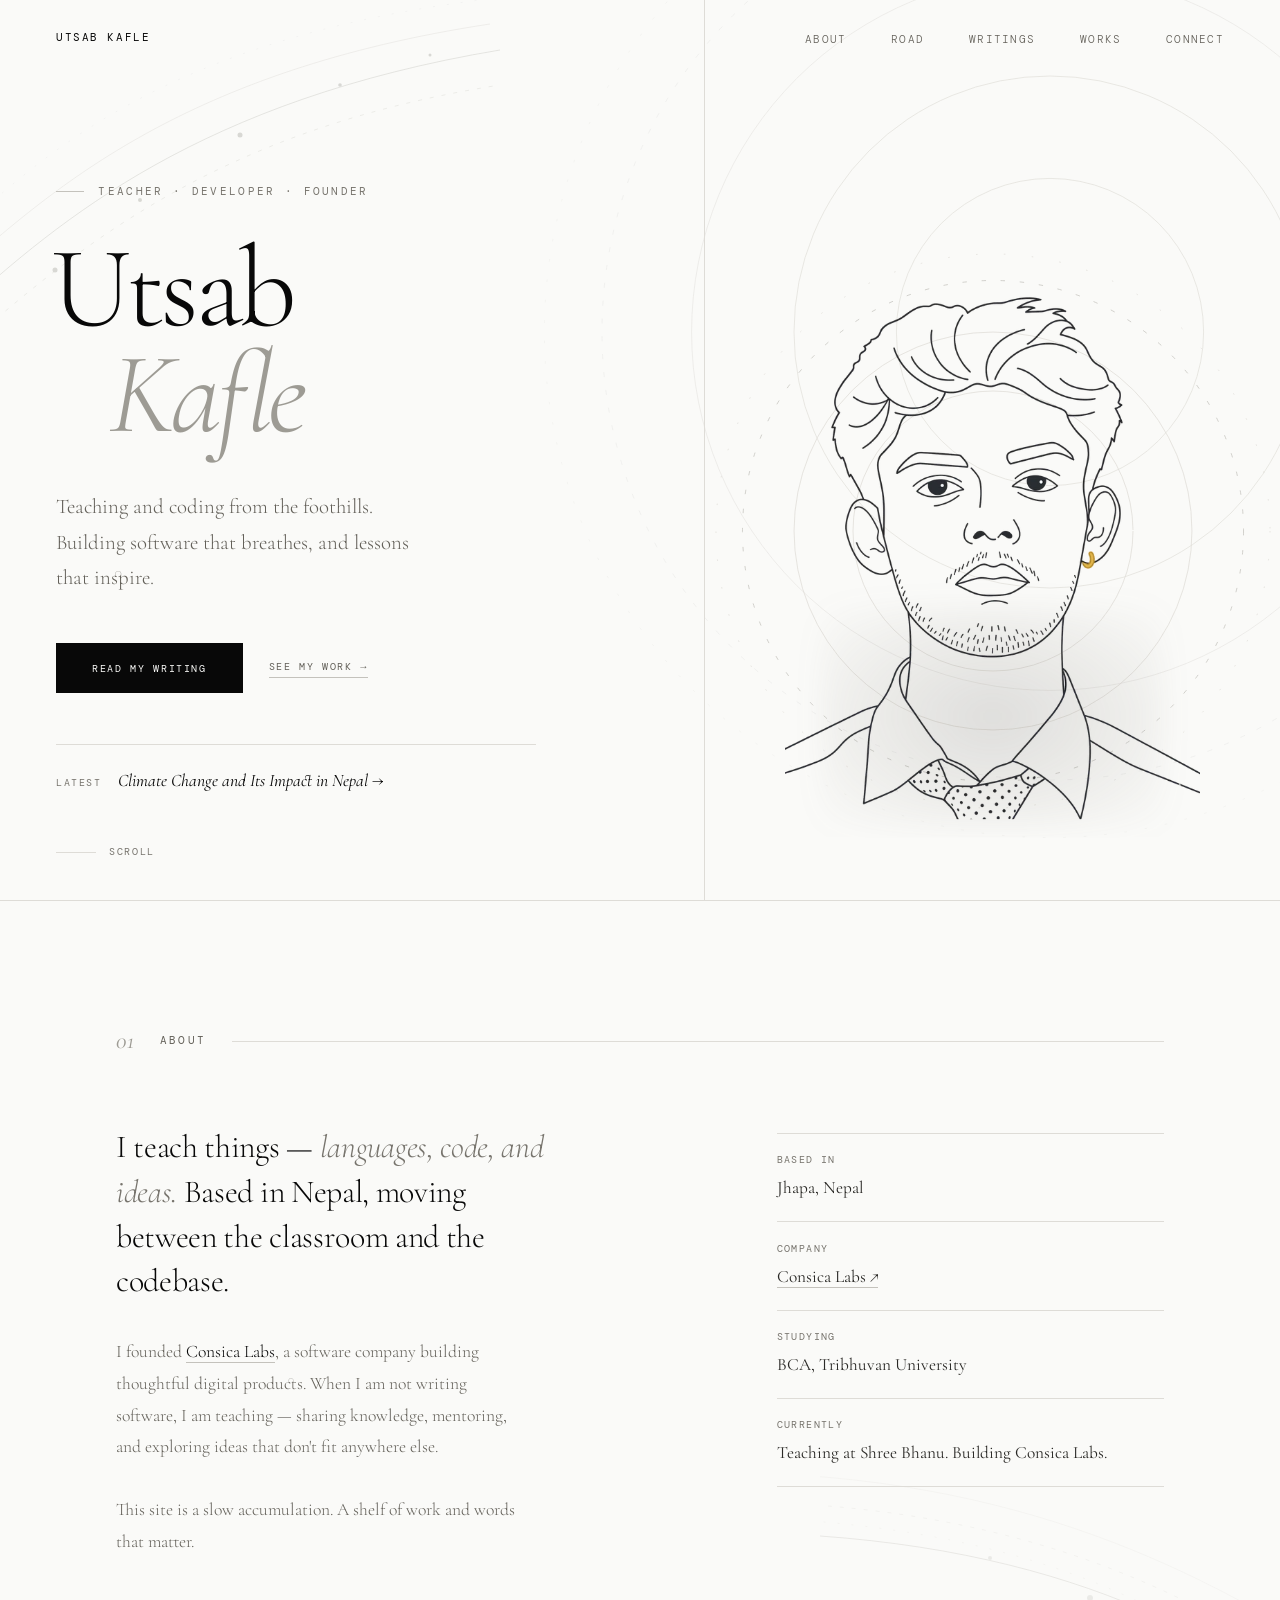
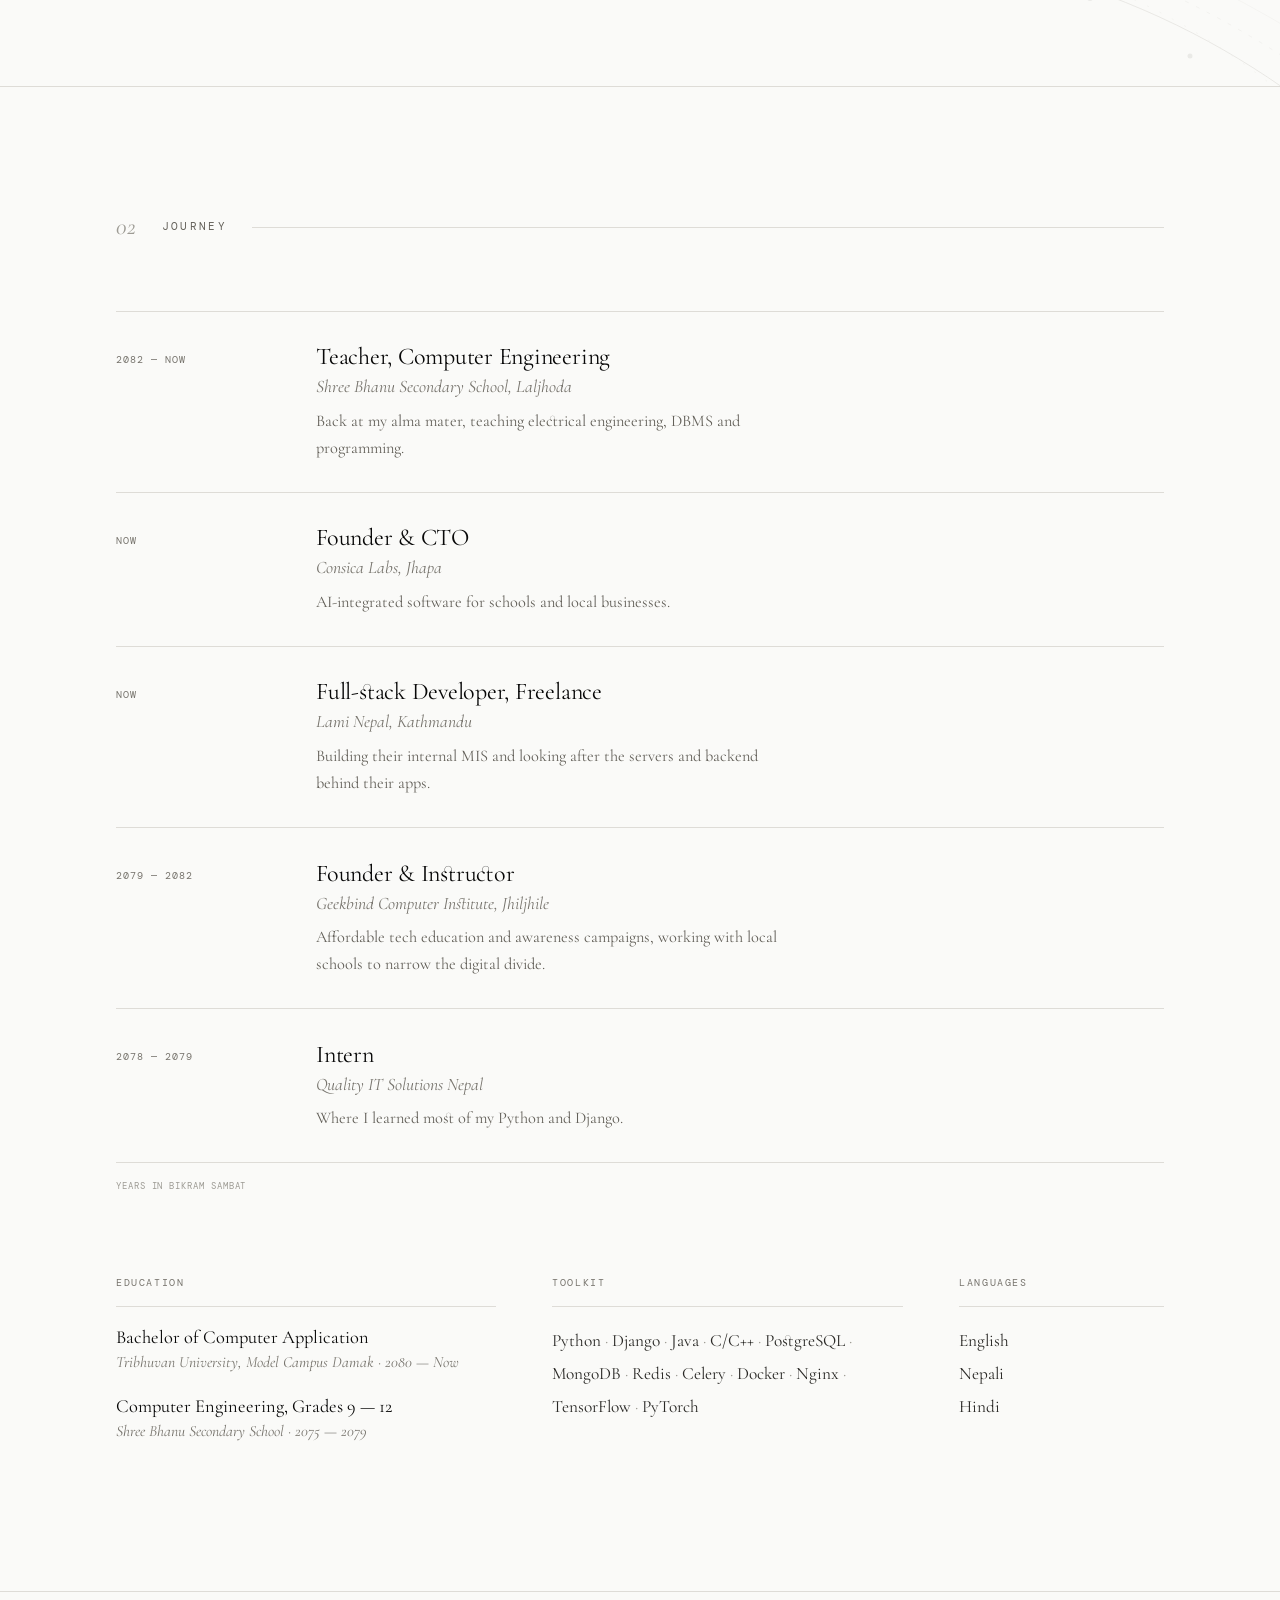
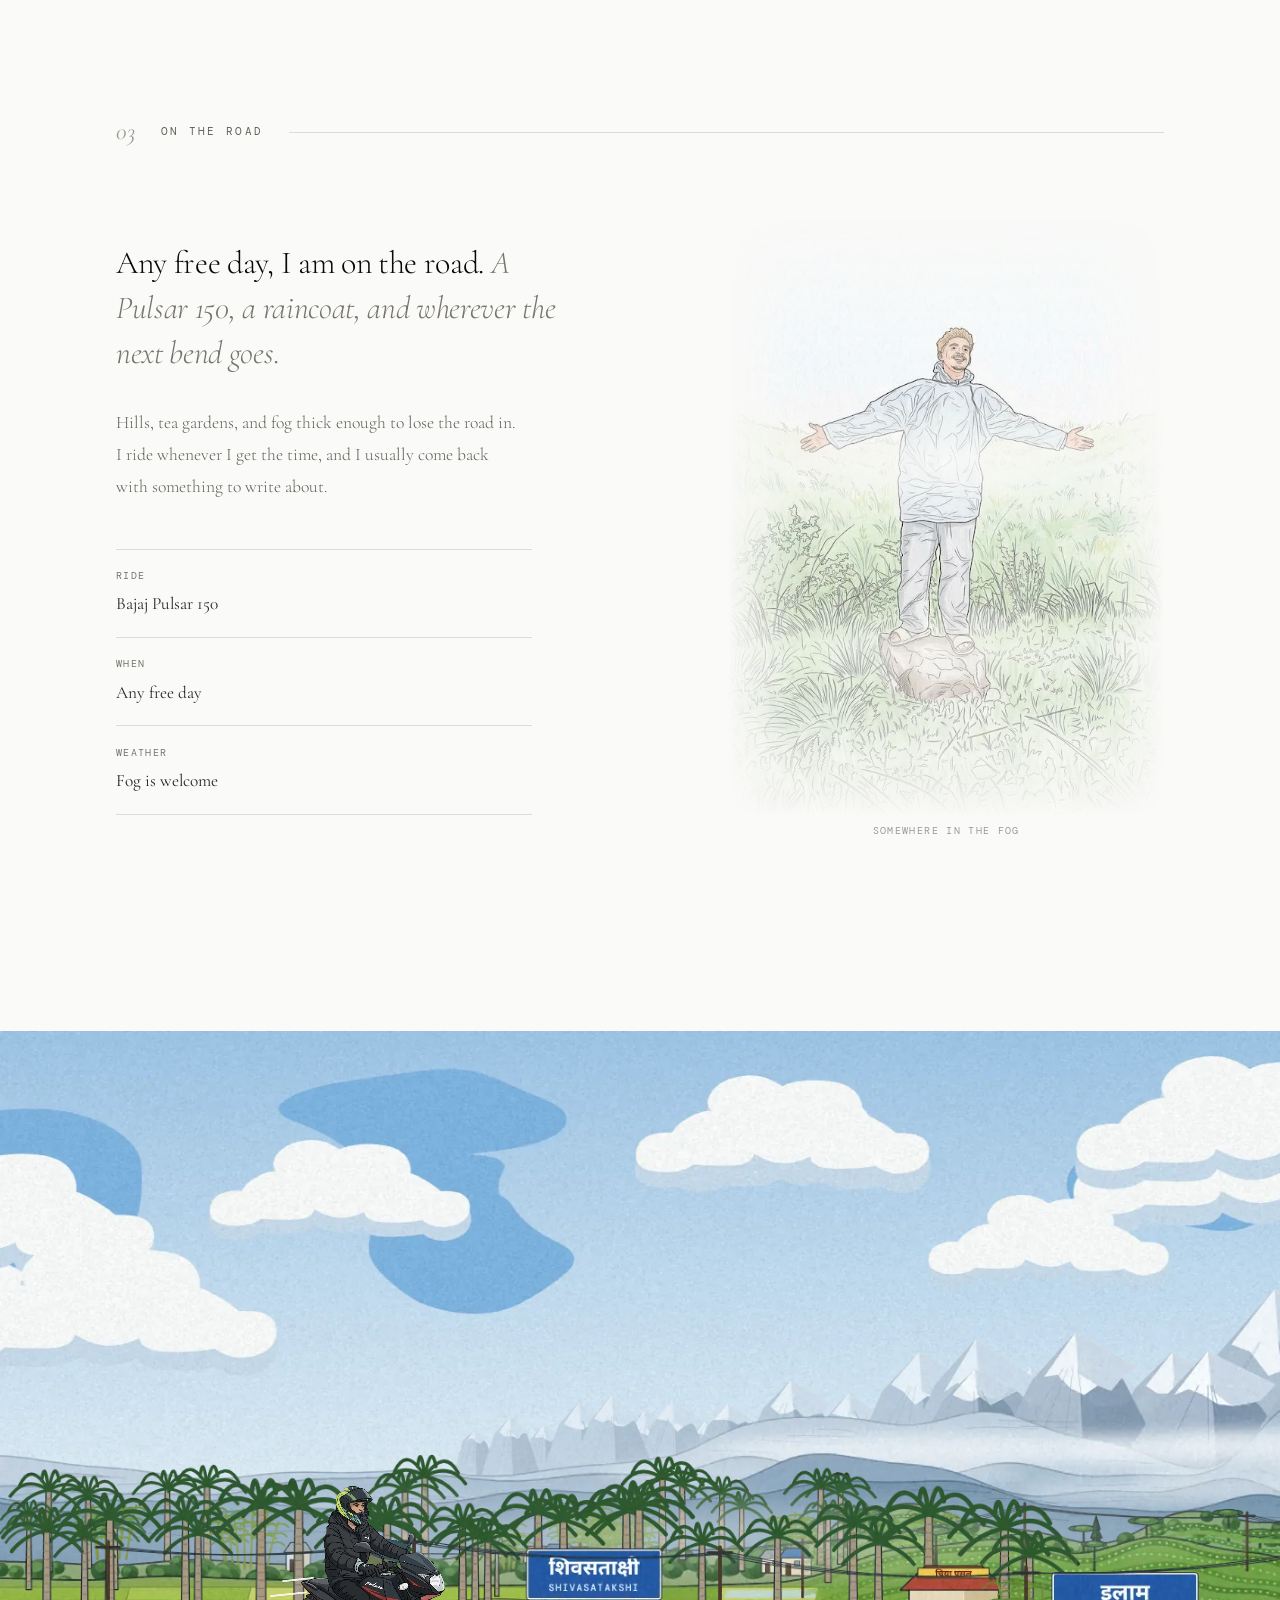
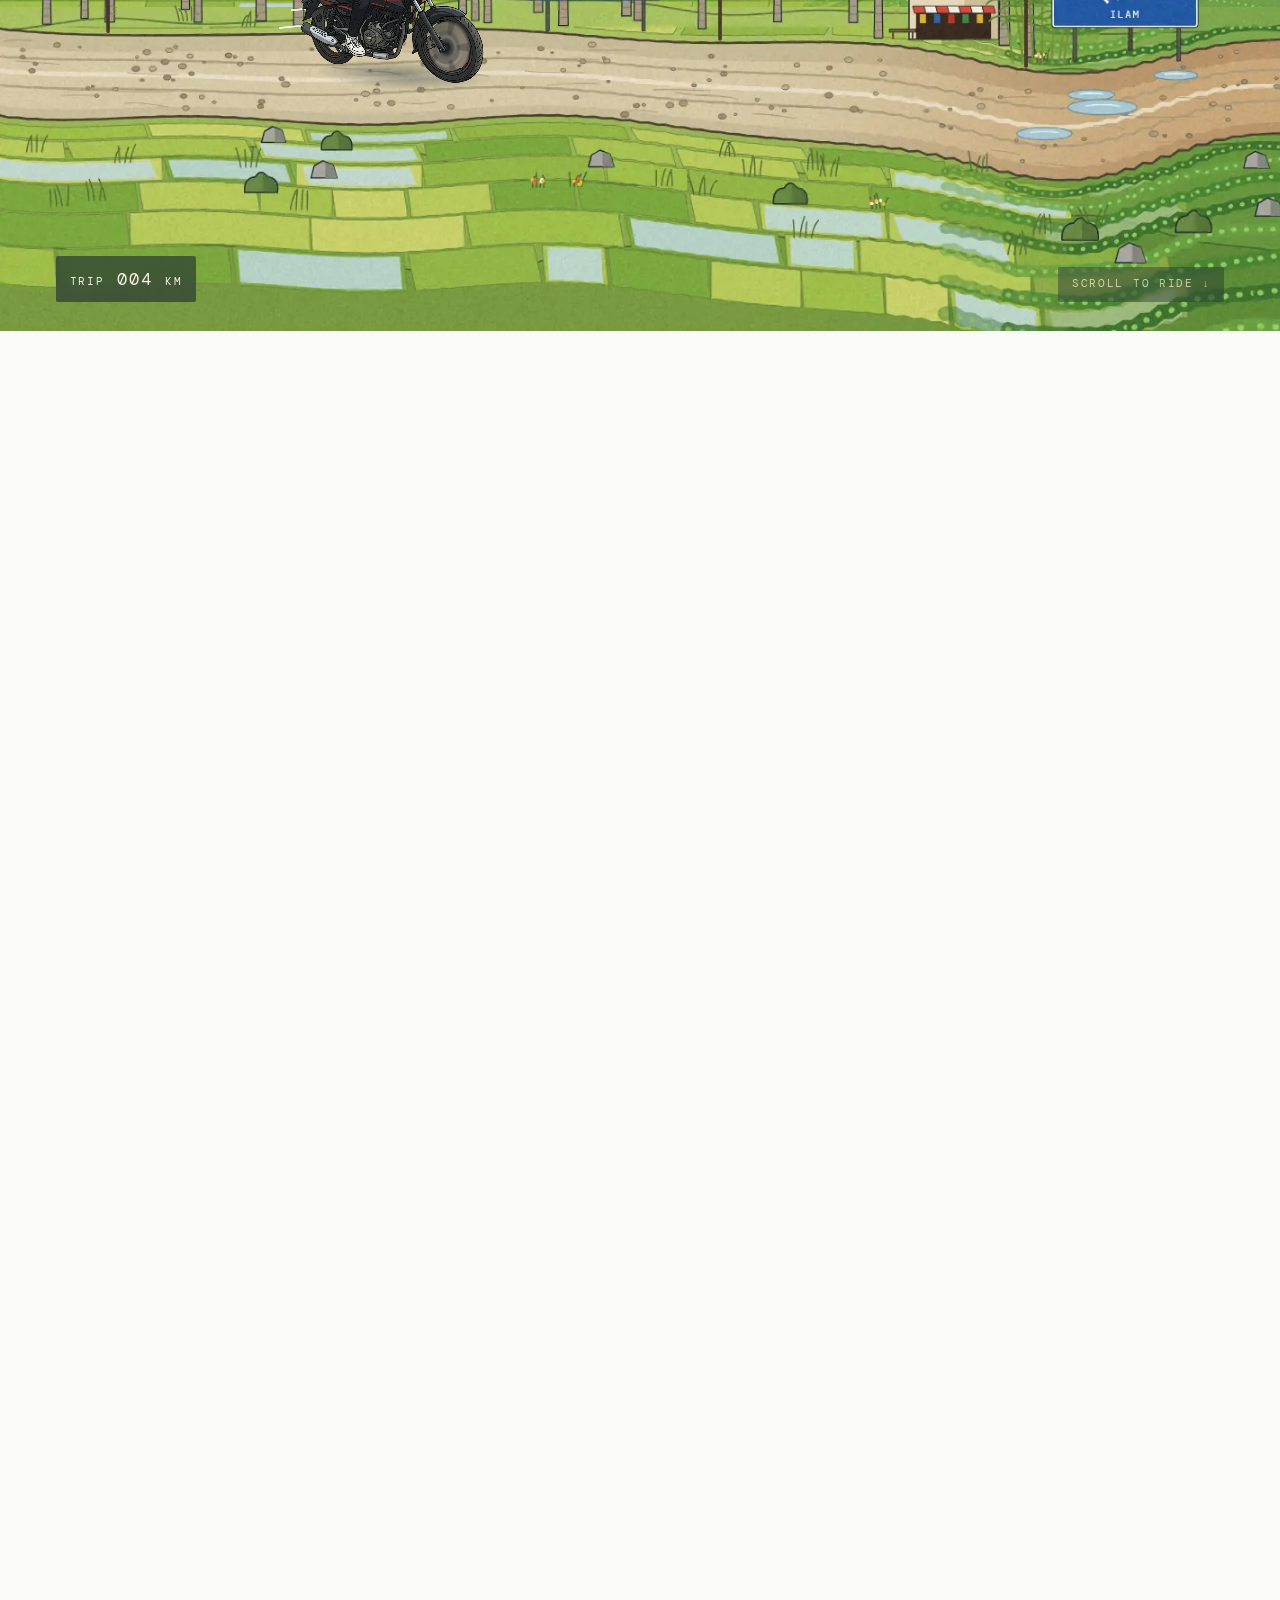
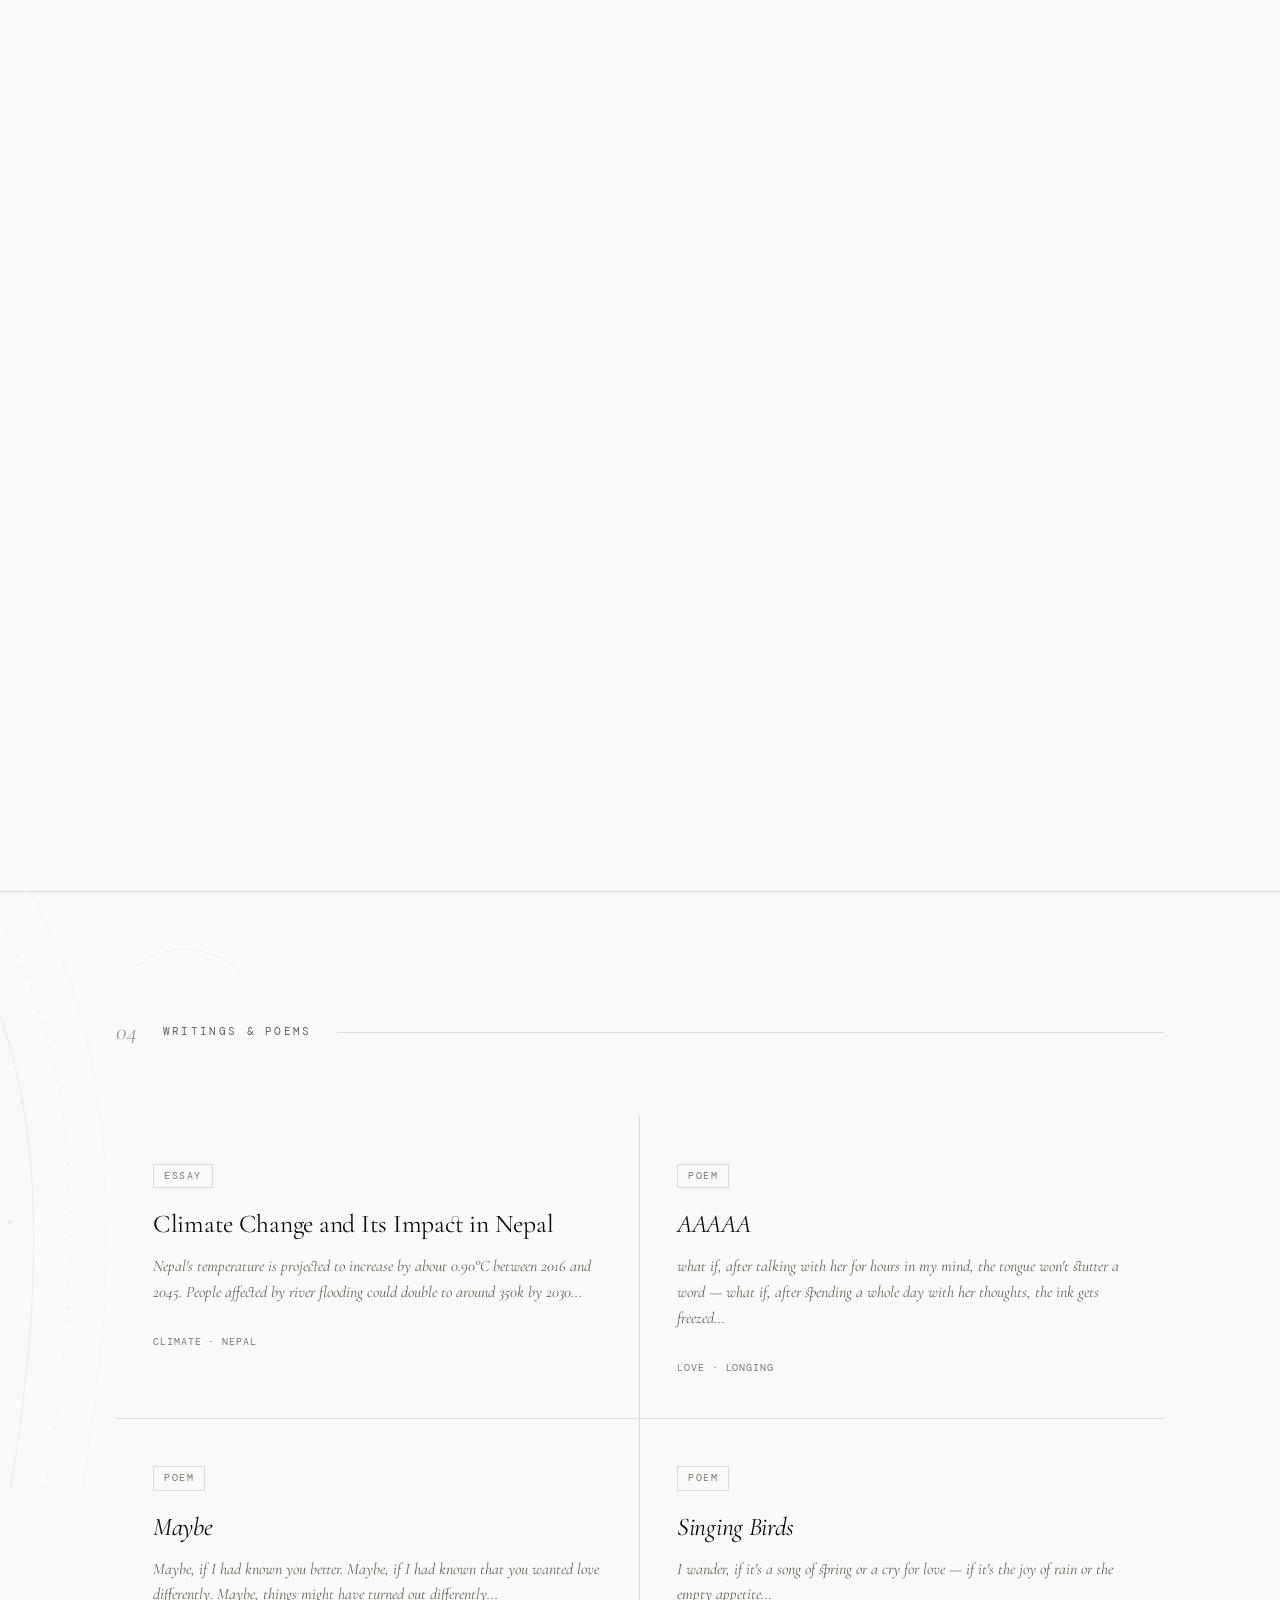
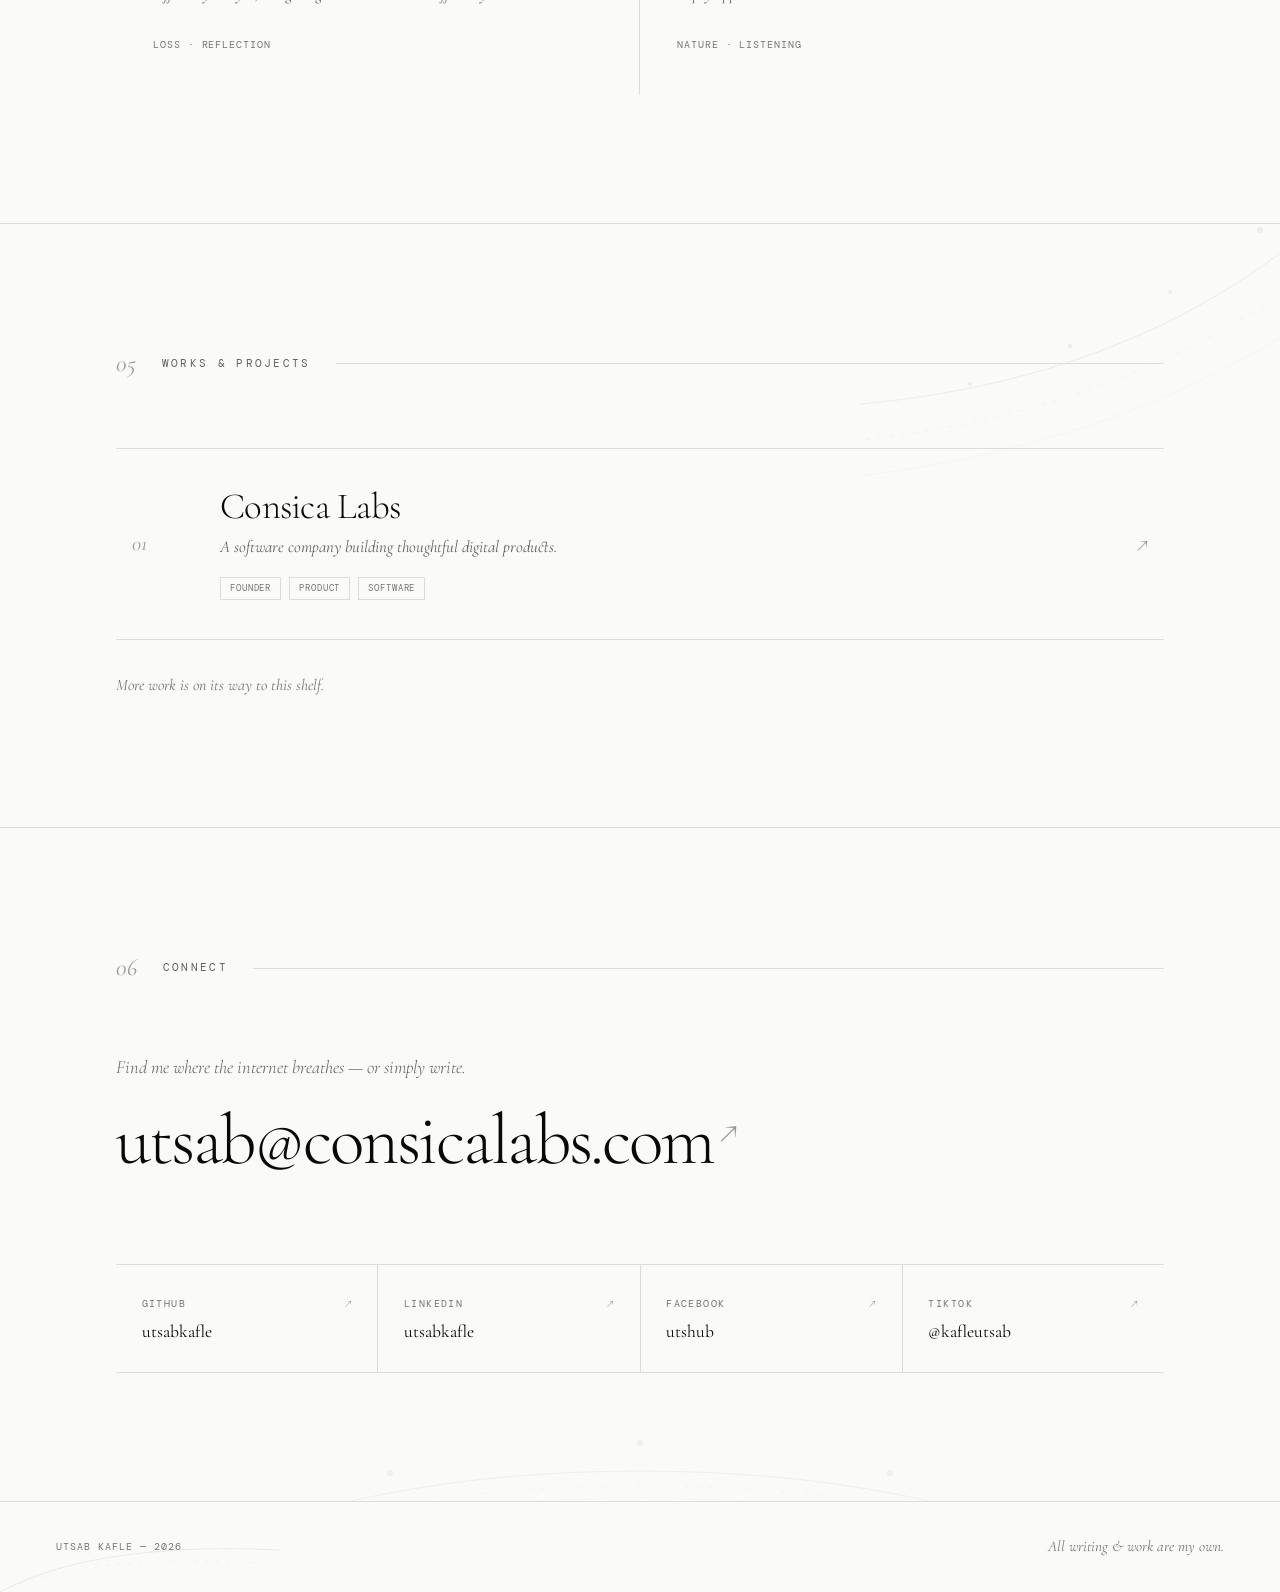
==== commit f48a4cf9: "Rebuild the ride scene as a journey through eastern Nepal The bike now rides a hill road through fou" ====
--- a/index.html
+++ b/index.html
@@ -463,8 +463,9 @@
     display: flex; justify-content: space-between; align-items: flex-end; gap: 1rem;
     padding: 0 3.5rem 1.8rem;
     font-family: var(--mono); font-size: 0.66rem; letter-spacing: 0.16em; text-transform: uppercase;
-    color: #f6f1e3; text-shadow: 0 1px 2px rgba(31,44,51,0.55);
-  }
+    color: #f6f1e3;
+  }
+  .rw-trip, .rw-hint { background: rgba(31,44,51,0.62); padding: 0.55rem 0.85rem; border-radius: 2px; backdrop-filter: blur(4px); -webkit-backdrop-filter: blur(4px); }
   .rw-trip b { font-weight: 400; font-size: 1.05rem; letter-spacing: 0.1em; font-variant-numeric: tabular-nums; margin: 0 0.25em; }
   .rw-hint { transition: opacity 0.3s; }
 
@@ -936,7 +937,7 @@
 
   <!-- The ride: scrolling moves the bike along the road -->
   <div class="ride-track" id="ride-track">
-    <div class="ride-stage" id="ride-stage" role="img" aria-label="Illustration of Utsab riding his black Pulsar 150 along a winding dirt road through green hills, with snow peaks and power lines in the distance. The bike moves along the road as the page scrolls.">
+    <div class="ride-stage" id="ride-stage" role="img" aria-label="Illustration of Utsab riding his black Pulsar 150 along a hill road through eastern Nepal: Jhapa paddy fields and areca palms, the tea gardens of Ilam, the Tamor river valley with terraced hills, and the snow peaks of Kanchenjunga. The bike moves along the road as the page scrolls.">
       <div class="rw-sky" aria-hidden="true">
         <div class="rw-skyroll" id="rw-skyroll">
           <img src="assets/images/world-sky.webp" alt="" width="2000" height="560" />
@@ -944,10 +945,10 @@
           <img src="assets/images/world-sky.webp" alt="" width="2000" height="560" />
         </div>
       </div>
-      <img class="rw-layer" id="rw-far" src="assets/images/world-far.webp" alt="" width="2400" height="480" />
-      <img class="rw-layer" id="rw-mid" src="assets/images/world-mid.webp" alt="" width="2900" height="460" />
+      <img class="rw-layer" id="rw-far" src="assets/images/world-far.webp" alt="" width="3000" height="490" />
+      <img class="rw-layer" id="rw-mid" src="assets/images/world-mid.webp" alt="" width="4300" height="470" />
       <span class="rw-mist rw-mist-a" aria-hidden="true"></span>
-      <img class="rw-layer" id="rw-ground" src="assets/images/world-ground.webp" alt="" width="3400" height="400" />
+      <img class="rw-layer" id="rw-ground" src="assets/images/world-ground.webp" alt="" width="5600" height="530" />
 
       <div class="rs" id="rs" aria-hidden="true">
         <span class="rs-shadow"></span>
@@ -1187,12 +1188,12 @@
     const stage = document.getElementById('ride-stage'), rs = document.getElementById('rs');
     const skyroll = document.getElementById('rw-skyroll'), wedges = document.getElementById('wedges');
     const odo = document.getElementById('rw-odo'), hint = document.getElementById('rw-hint');
-    const ROAD = [[-150,713.0],[-130,716.5],[-110,719.8],[-90,723.0],[-70,726.0],[-50,728.8],[-30,731.4],[-10,733.8],[10,736.1],[30,738.1],[50,739.9],[70,741.6],[90,743.1],[110,744.4],[130,745.5],[150,746.4],[170,747.3],[190,748.0],[210,748.6],[230,749.1],[250,749.5],[270,749.9],[290,750.2],[310,750.6],[330,750.9],[350,751.2],[370,751.6],[390,752.0],[410,752.4],[430,753.0],[450,753.6],[470,754.3],[490,755.1],[510,756.0],[530,757.0],[550,758.0],[570,759.2],[590,760.5],[610,761.9],[630,763.3],[650,764.8],[670,766.3],[690,767.9],[710,769.6],[730,771.2],[750,772.8],[770,774.4],[790,776.0],[810,777.5],[830,778.9],[850,780.2],[870,781.5],[890,782.6],[910,783.5],[930,784.4],[950,785.0],[970,785.6],[990,785.9],[1010,786.0],[1030,786.0],[1050,785.8],[1070,785.5],[1090,784.9],[1110,784.2],[1130,783.3],[1150,782.3],[1170,781.2],[1190,780.0],[1210,778.6],[1230,777.2],[1250,775.7],[1270,774.2],[1290,772.7],[1310,771.1],[1330,769.6],[1350,768.2],[1370,766.8],[1390,765.5],[1410,764.3],[1430,763.3],[1450,762.4],[1470,761.7],[1490,761.2],[1510,760.8],[1530,760.7],[1550,760.8],[1570,761.1],[1590,761.6],[1610,762.4],[1630,763.4],[1650,764.6],[1670,766.0],[1690,767.7],[1710,769.5],[1730,771.5],[1750,773.7],[1770,776.1],[1790,778.6],[1810,781.2],[1830,783.9],[1850,786.7],[1870,789.6],[1890,792.5],[1910,795.5],[1930,798.4],[1950,801.4],[1970,804.3],[1990,807.1],[2010,809.9],[2030,812.6],[2050,815.2],[2070,817.7],[2090,820.1],[2110,822.4],[2130,824.6],[2150,826.6],[2170,828.6],[2190,830.4],[2210,832.1],[2230,833.7],[2250,835.2],[2270,836.6],[2290,837.9],[2310,839.2],[2330,840.4],[2350,841.6],[2370,842.8],[2390,843.9],[2410,845.1],[2430,846.3],[2450,847.6],[2470,848.9],[2490,850.3],[2510,851.8],[2530,853.4],[2550,855.1],[2570,856.9],[2590,858.8],[2610,860.9],[2630,863.1],[2650,865.5],[2670,867.9],[2690,870.5],[2710,873.3],[2730,876.1],[2750,879.0],[2770,882.1],[2790,885.2],[2810,888.3],[2830,891.5],[2850,894.8],[2870,898.0],[2890,901.2],[2910,904.4],[2930,907.6],[2950,910.6],[2970,913.6],[2990,916.4],[3010,919.1],[3030,921.6],[3050,924.0],[3070,926.2],[3090,928.2],[3110,930.0],[3130,931.5],[3150,932.9],[3170,934.0],[3190,934.8],[3210,935.5],[3230,935.9],[3250,936.1],[3270,936.1],[3290,935.8],[3310,935.4],[3330,934.8],[3350,934.0],[3370,933.1],[3390,932.0],[3410,930.9],[3430,929.6],[3450,928.3],[3470,927.0],[3490,925.6],[3510,924.2],[3530,922.9],[3550,921.6]];                                  // road centre line, one point every 20 units from x = -150
-    const WORLD_W = 3400, ROAD_X0 = -150, ROAD_DX = 20;
+    const ROAD = [[-150,694.2],[-130,696.6],[-110,699.1],[-90,701.7],[-70,704.3],[-50,706.7],[-30,708.8],[-10,710.6],[10,712.1],[30,713.2],[50,714.0],[70,714.4],[90,714.7],[110,714.9],[130,715.0],[150,715.2],[170,715.5],[190,715.9],[210,716.5],[230,717.3],[250,718.1],[270,719.0],[290,719.8],[310,720.4],[330,720.8],[350,721.0],[370,720.8],[390,720.3],[410,719.5],[430,718.5],[450,717.3],[470,716.1],[490,714.9],[510,714.0],[530,713.2],[550,712.9],[570,712.9],[590,713.4],[610,714.3],[630,715.5],[650,717.1],[670,718.8],[690,720.7],[710,722.5],[730,724.3],[750,725.9],[770,727.4],[790,728.6],[810,729.6],[830,730.5],[850,731.3],[870,732.1],[890,732.9],[910,733.9],[930,735.2],[950,736.7],[970,738.7],[990,741.3],[1010,744.5],[1030,748.3],[1050,752.7],[1070,757.4],[1090,762.2],[1110,766.6],[1130,770.3],[1150,772.8],[1170,773.7],[1190,773.0],[1210,770.5],[1230,766.4],[1250,760.9],[1270,754.6],[1290,748.1],[1310,741.7],[1330,736.2],[1350,731.9],[1370,728.9],[1390,727.5],[1410,727.2],[1430,727.8],[1450,728.8],[1470,729.8],[1490,730.4],[1510,730.3],[1530,729.5],[1550,727.8],[1570,725.5],[1590,722.7],[1610,720.0],[1630,717.6],[1650,716.2],[1670,716.0],[1690,717.5],[1710,720.9],[1730,726.2],[1750,733.3],[1770,741.9],[1790,751.7],[1810,762.1],[1830,772.6],[1850,782.6],[1870,791.5],[1890,799.0],[1910,804.7],[1930,808.4],[1950,810.2],[1970,810.3],[1990,809.0],[2010,806.7],[2030,803.8],[2050,800.8],[2070,798.2],[2090,796.1],[2110,794.9],[2130,794.4],[2150,794.7],[2170,795.5],[2190,796.4],[2210,797.0],[2230,797.0],[2250,795.9],[2270,793.5],[2290,789.7],[2310,784.5],[2330,777.9],[2350,770.4],[2370,762.3],[2390,754.2],[2410,746.6],[2430,740.1],[2450,735.1],[2470,732.1],[2490,731.2],[2510,732.5],[2530,735.8],[2550,740.9],[2570,747.4],[2590,754.8],[2610,762.6],[2630,770.2],[2650,777.2],[2670,783.3],[2690,788.3],[2710,792.1],[2730,794.9],[2750,796.9],[2770,798.3],[2790,799.7],[2810,801.4],[2830,803.8],[2850,807.1],[2870,811.5],[2890,817.0],[2910,823.4],[2930,830.5],[2950,837.8],[2970,844.7],[2990,850.9],[3010,855.5],[3030,858.3],[3050,858.8],[3070,856.9],[3090,852.6],[3110,846.1],[3130,837.8],[3150,828.3],[3170,818.2],[3190,808.2],[3210,798.9],[3230,791.0],[3250,784.7],[3270,780.2],[3290,777.6],[3310,776.8],[3330,777.3],[3350,778.8],[3370,780.8],[3390,782.8],[3410,784.4],[3430,785.2],[3450,785.2],[3470,784.3],[3490,782.7],[3510,780.7],[3530,778.7],[3550,777.3],[3570,776.8],[3590,777.8],[3610,780.7],[3630,785.6],[3650,792.5],[3670,801.4],[3690,811.8],[3710,823.2],[3730,835.1],[3750,846.7],[3770,857.5],[3790,866.9],[3810,874.3],[3830,879.5],[3850,882.3],[3870,882.8],[3890,881.4],[3910,878.3],[3930,874.1],[3950,869.4],[3970,864.6],[3990,860.3],[4010,856.8],[4030,854.3],[4050,852.8],[4070,852.3],[4090,852.3],[4110,852.5],[4130,852.5],[4150,851.9],[4170,850.1],[4190,847.0],[4210,842.4],[4230,836.2],[4250,828.9],[4270,820.6],[4290,811.9],[4310,803.5],[4330,796.0],[4350,790.1],[4370,786.4],[4390,785.1],[4410,786.4],[4430,790.2],[4450,796.2],[4470,803.9],[4490,812.6],[4510,821.9],[4530,831.1],[4550,839.6],[4570,847.0],[4590,853.1],[4610,857.9],[4630,861.3],[4650,863.6],[4670,865.0],[4690,865.9],[4710,866.7],[4730,867.7],[4750,869.2],[4770,871.3],[4790,874.2],[4810,877.8],[4830,882.0],[4850,886.5],[4870,891.0],[4890,895.1],[4910,898.4],[4930,900.6],[4950,901.4],[4970,900.5],[4990,898.1],[5010,894.1],[5030,888.7],[5050,882.3],[5070,875.3],[5090,868.1],[5110,861.3],[5130,855.1],[5150,850.1],[5170,846.3],[5190,844.0],[5210,843.1],[5230,843.4],[5250,844.7],[5270,846.7],[5290,849.1],[5310,851.5],[5330,853.5],[5350,855.1],[5370,856.1],[5390,856.4],[5410,856.3],[5430,855.9],[5450,855.5],[5470,855.5],[5490,856.2],[5510,857.8],[5530,860.7],[5550,864.9],[5570,870.4],[5590,877.0],[5610,884.6],[5630,892.7],[5650,900.9],[5670,908.7],[5690,915.8],[5710,921.7],[5730,926.1],[5750,928.9]];                                  // road centre line, one point every 20 units from x = -150
+    const WORLD_W = 5600, ROAD_X0 = -150, ROAD_DX = 20, BIKE_X0 = 320, BIKE_X1 = 5300;
     const LAYERS = [                                          // image, size and top in world units, parallax factor
-      { el: document.getElementById('rw-far'),    w: 2400, h: 480, y: 160, f: 0.30 },
-      { el: document.getElementById('rw-mid'),    w: 2900, h: 460, y: 320, f: 0.65 },
-      { el: document.getElementById('rw-ground'), w: 3400, h: 400, y: 600, f: 1.00 },
+      { el: document.getElementById('rw-far'),    w: 3000, h: 490, y: 150, f: 0.30 },
+      { el: document.getElementById('rw-mid'),    w: 4300, h: 470, y: 330, f: 0.65 },
+      { el: document.getElementById('rw-ground'), w: 5600, h: 530, y: 470, f: 1.00 },
     ];
     const SKY = { w: 2000, h: 560 }, ANCHOR = { x: 356, y: 725 }, WHEEL_R = 122;
     const clamp = (v, a, b) => Math.min(b, Math.max(a, v));
@@ -1206,7 +1207,7 @@
 
     const layout = () => {
       const W = stage.clientWidth, H = stage.clientHeight;
-      s = Math.max(H / 1000, W / 1900); winW = W / s; oy = H - 1000 * s;
+      s = Math.max(H / 1000, W / 1850); winW = W / s; oy = H - 1000 * s;
       for (const L of LAYERS) {
         L.el.style.width = L.w * s + 'px'; L.el.style.height = L.h * s + 'px'; L.el.style.top = (L.y * s + oy) + 'px';
       }
@@ -1219,7 +1220,7 @@
       target = clamp(-r.top / total, 0, 1);
     };
     const draw = dt => {
-      const bx = 320 + (3100 - 320) * cur;
+      const bx = BIKE_X0 + (BIKE_X1 - BIKE_X0) * cur;
       const { y, slope } = roadAt(bx);
       const k = 0.26 + 0.38 * clamp((y - 690) / 250, 0, 1);
       const cam = clamp(bx - 0.42 * winW, 0, WORLD_W - winW);
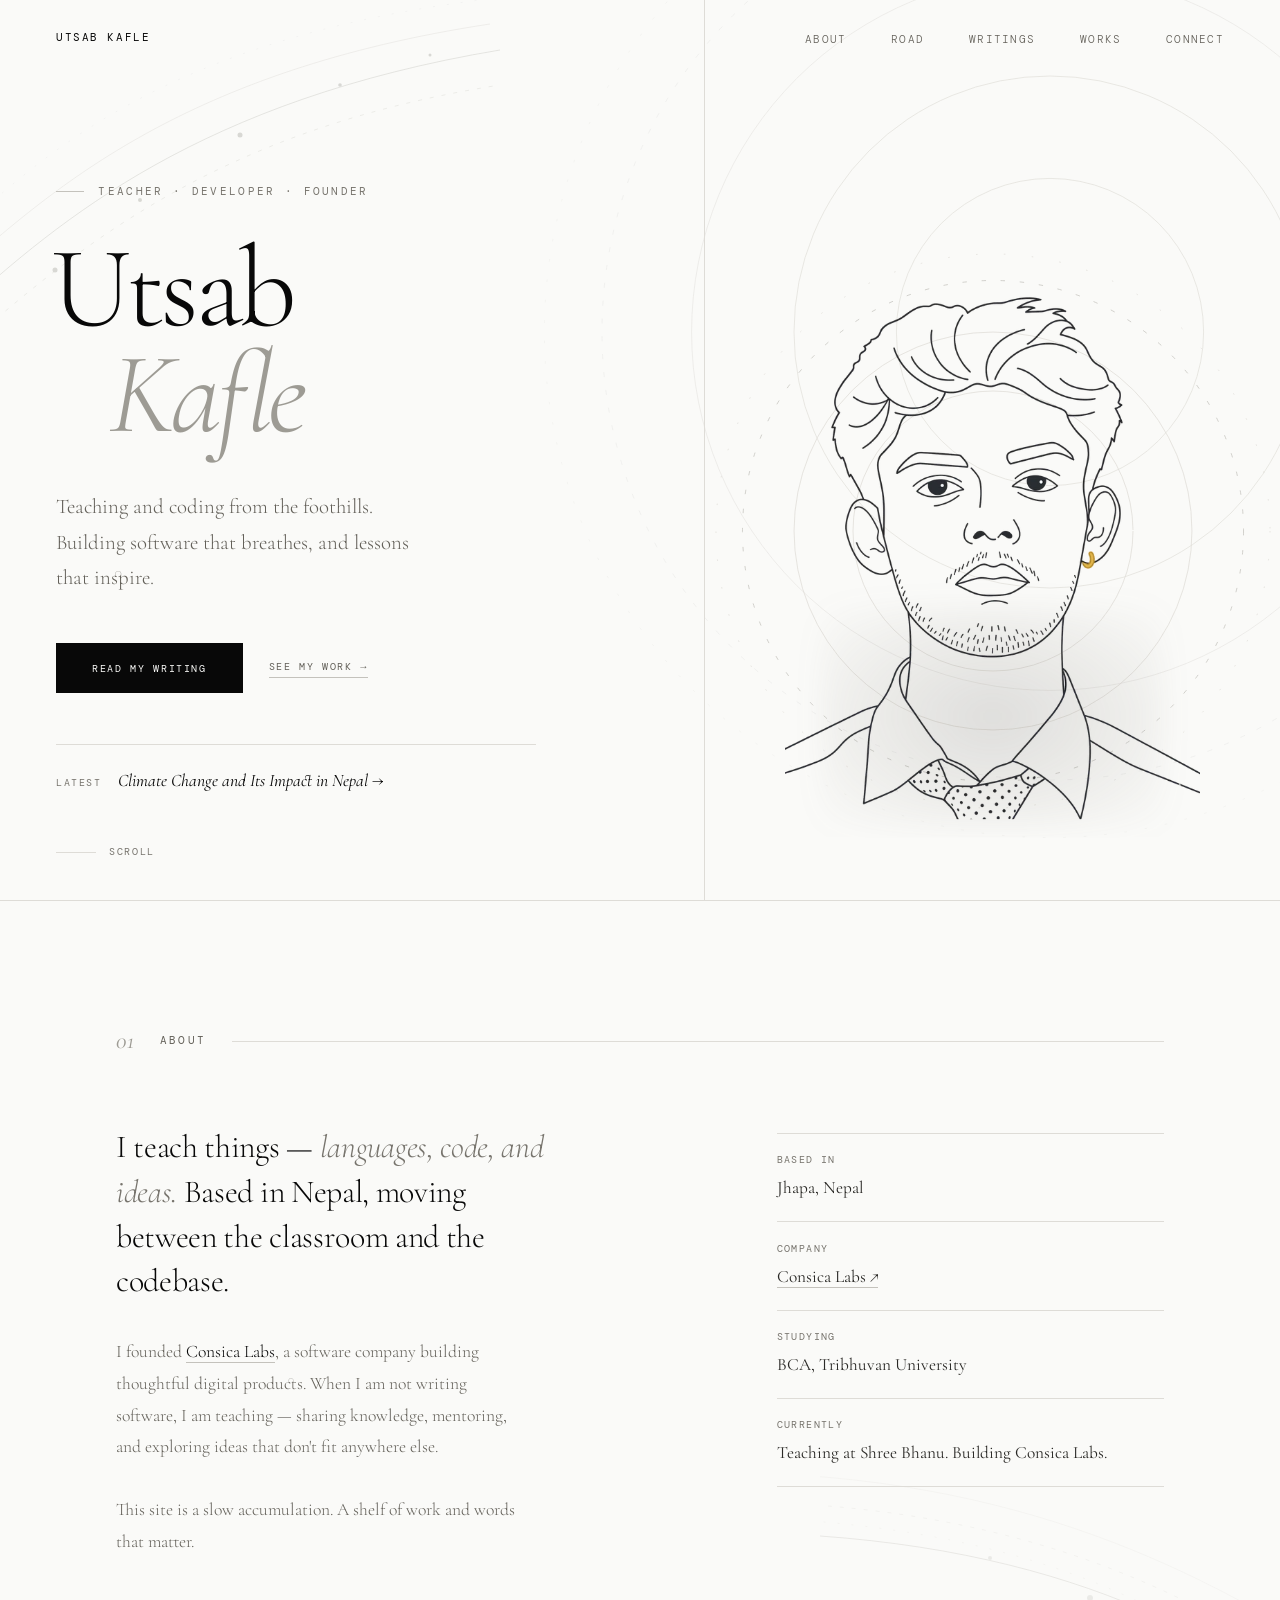
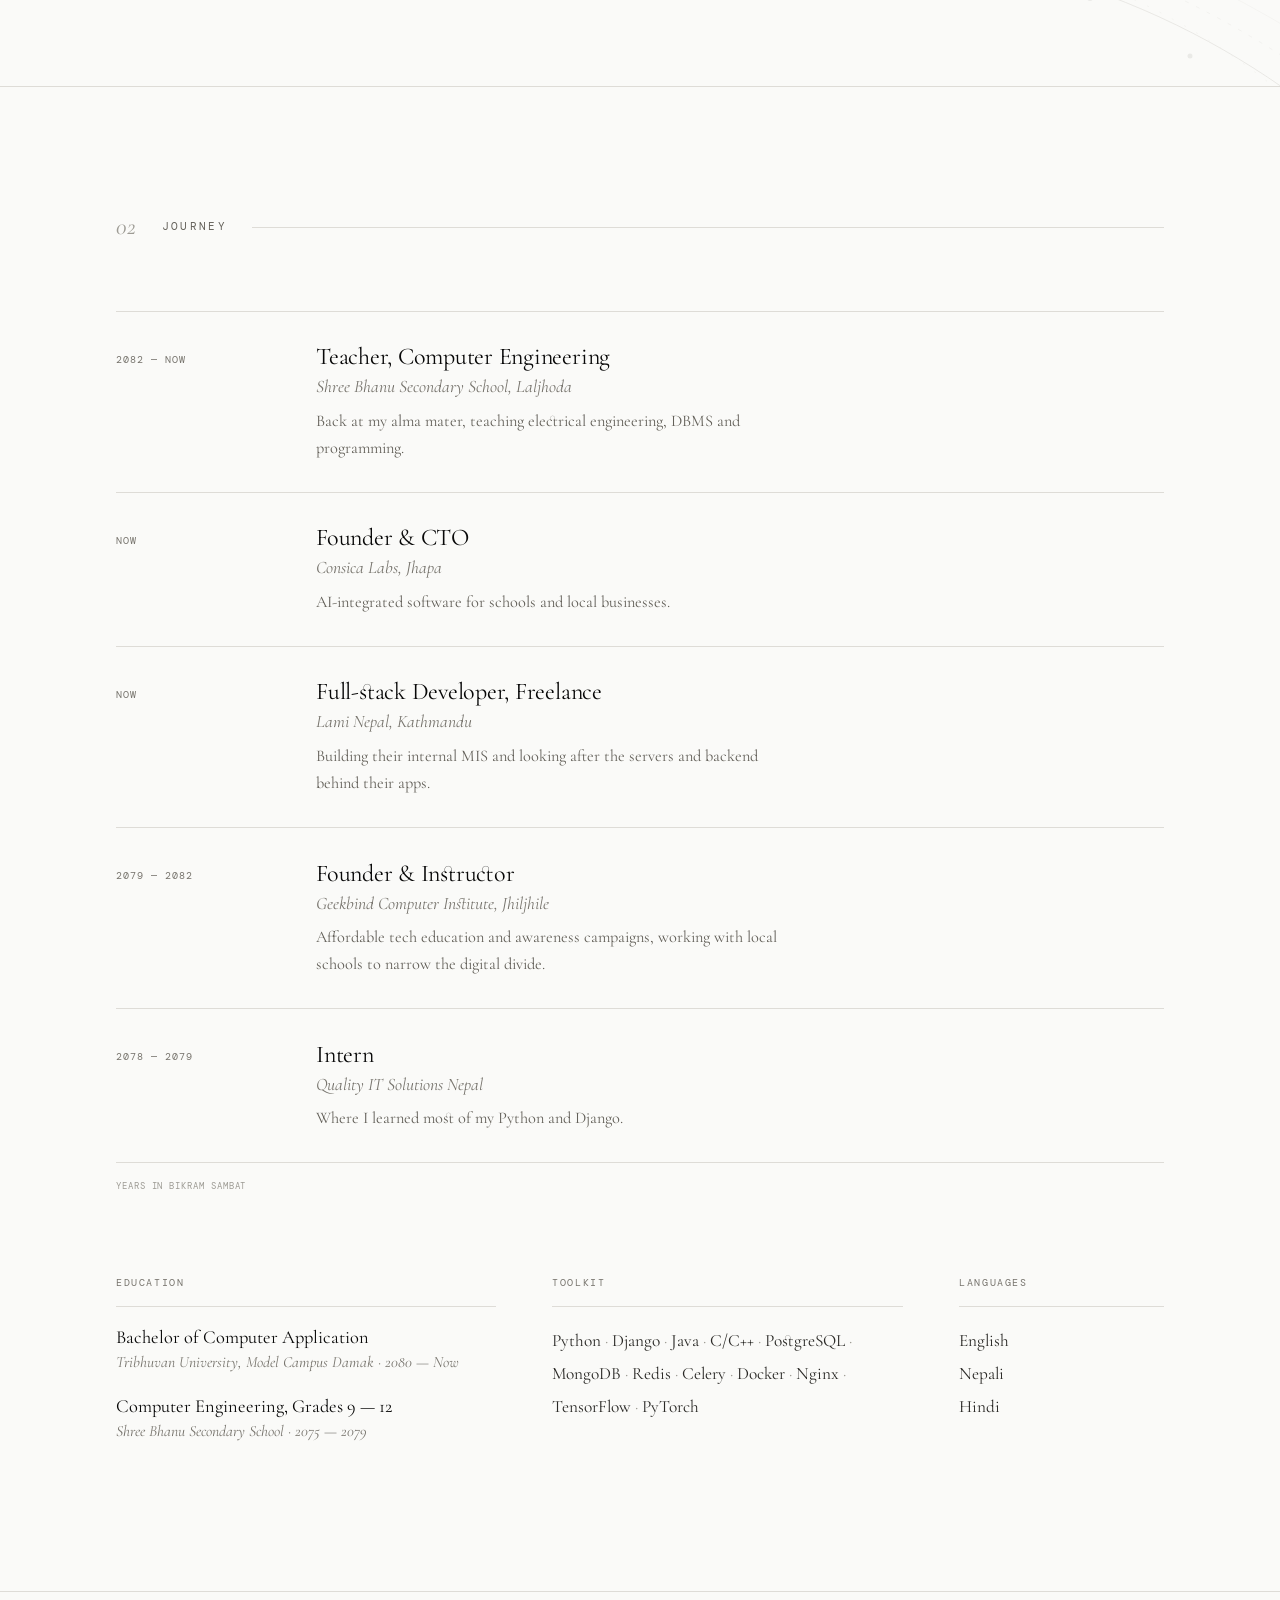
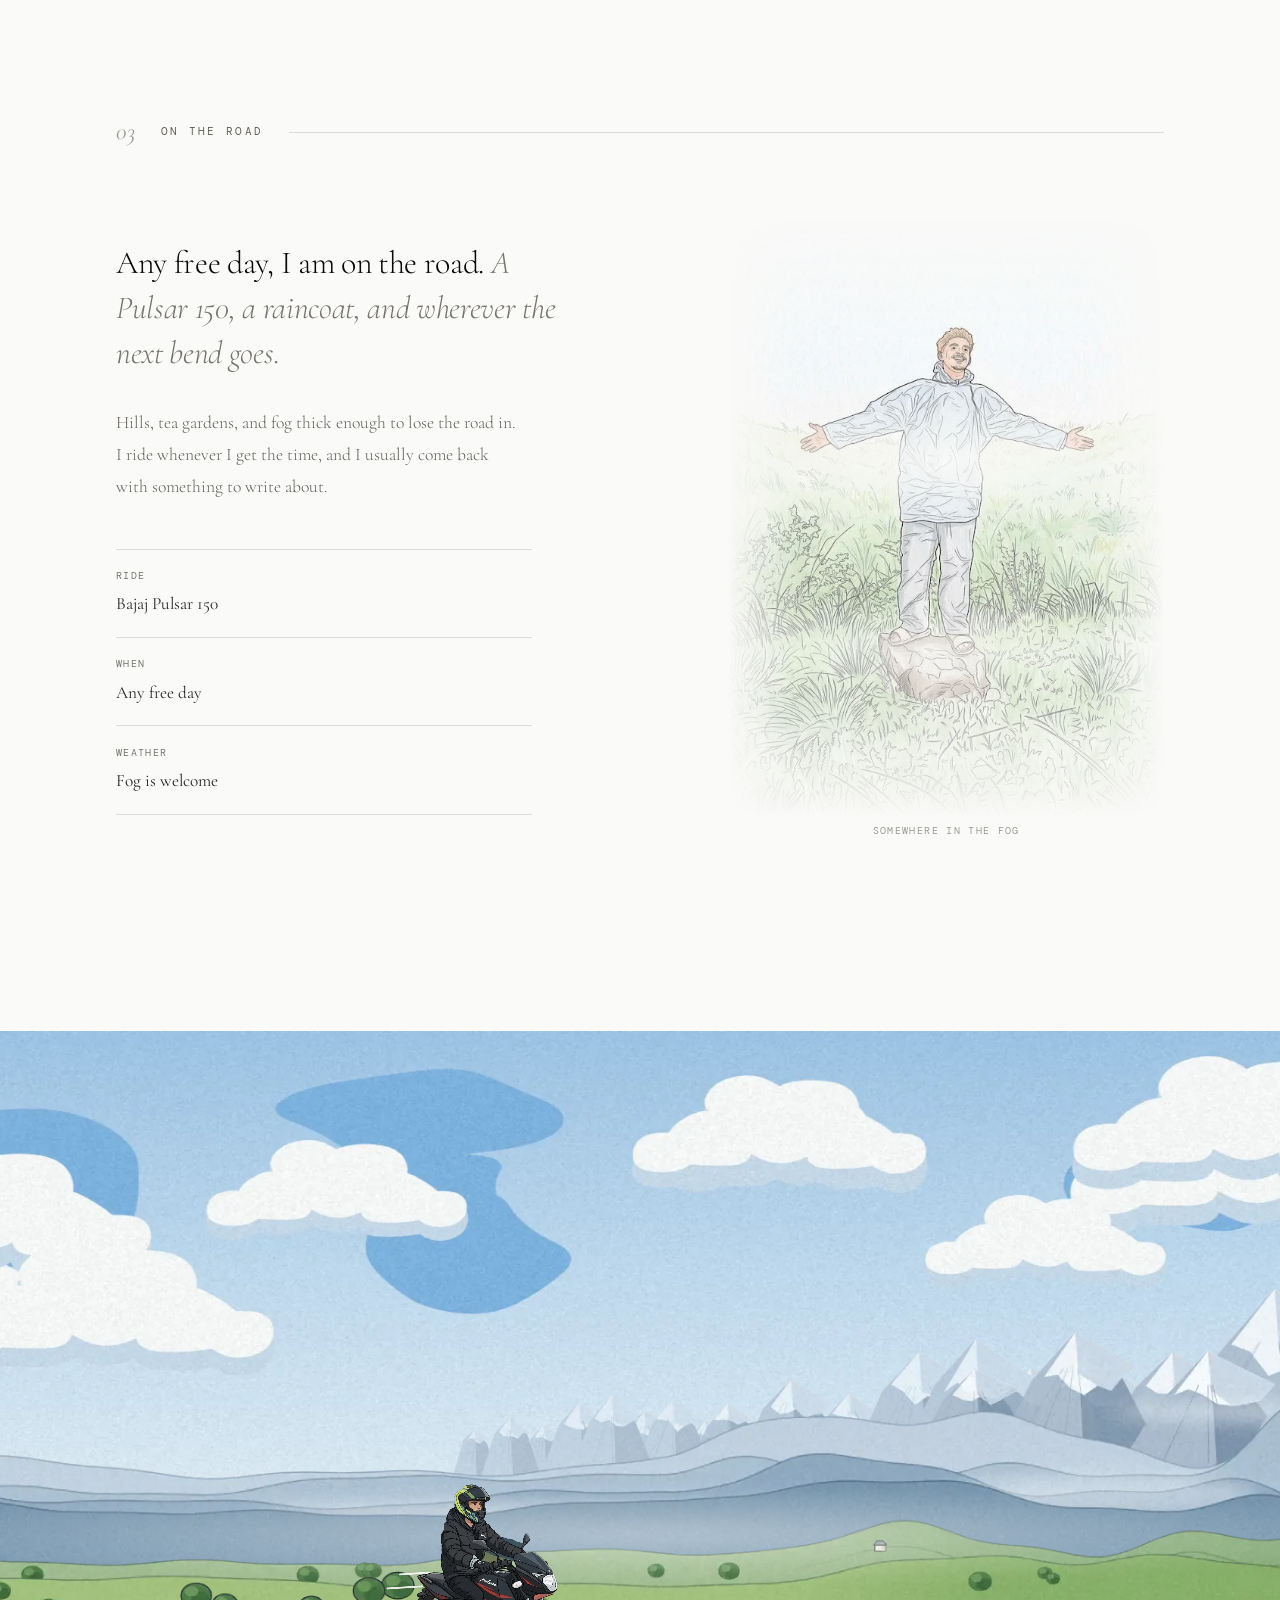
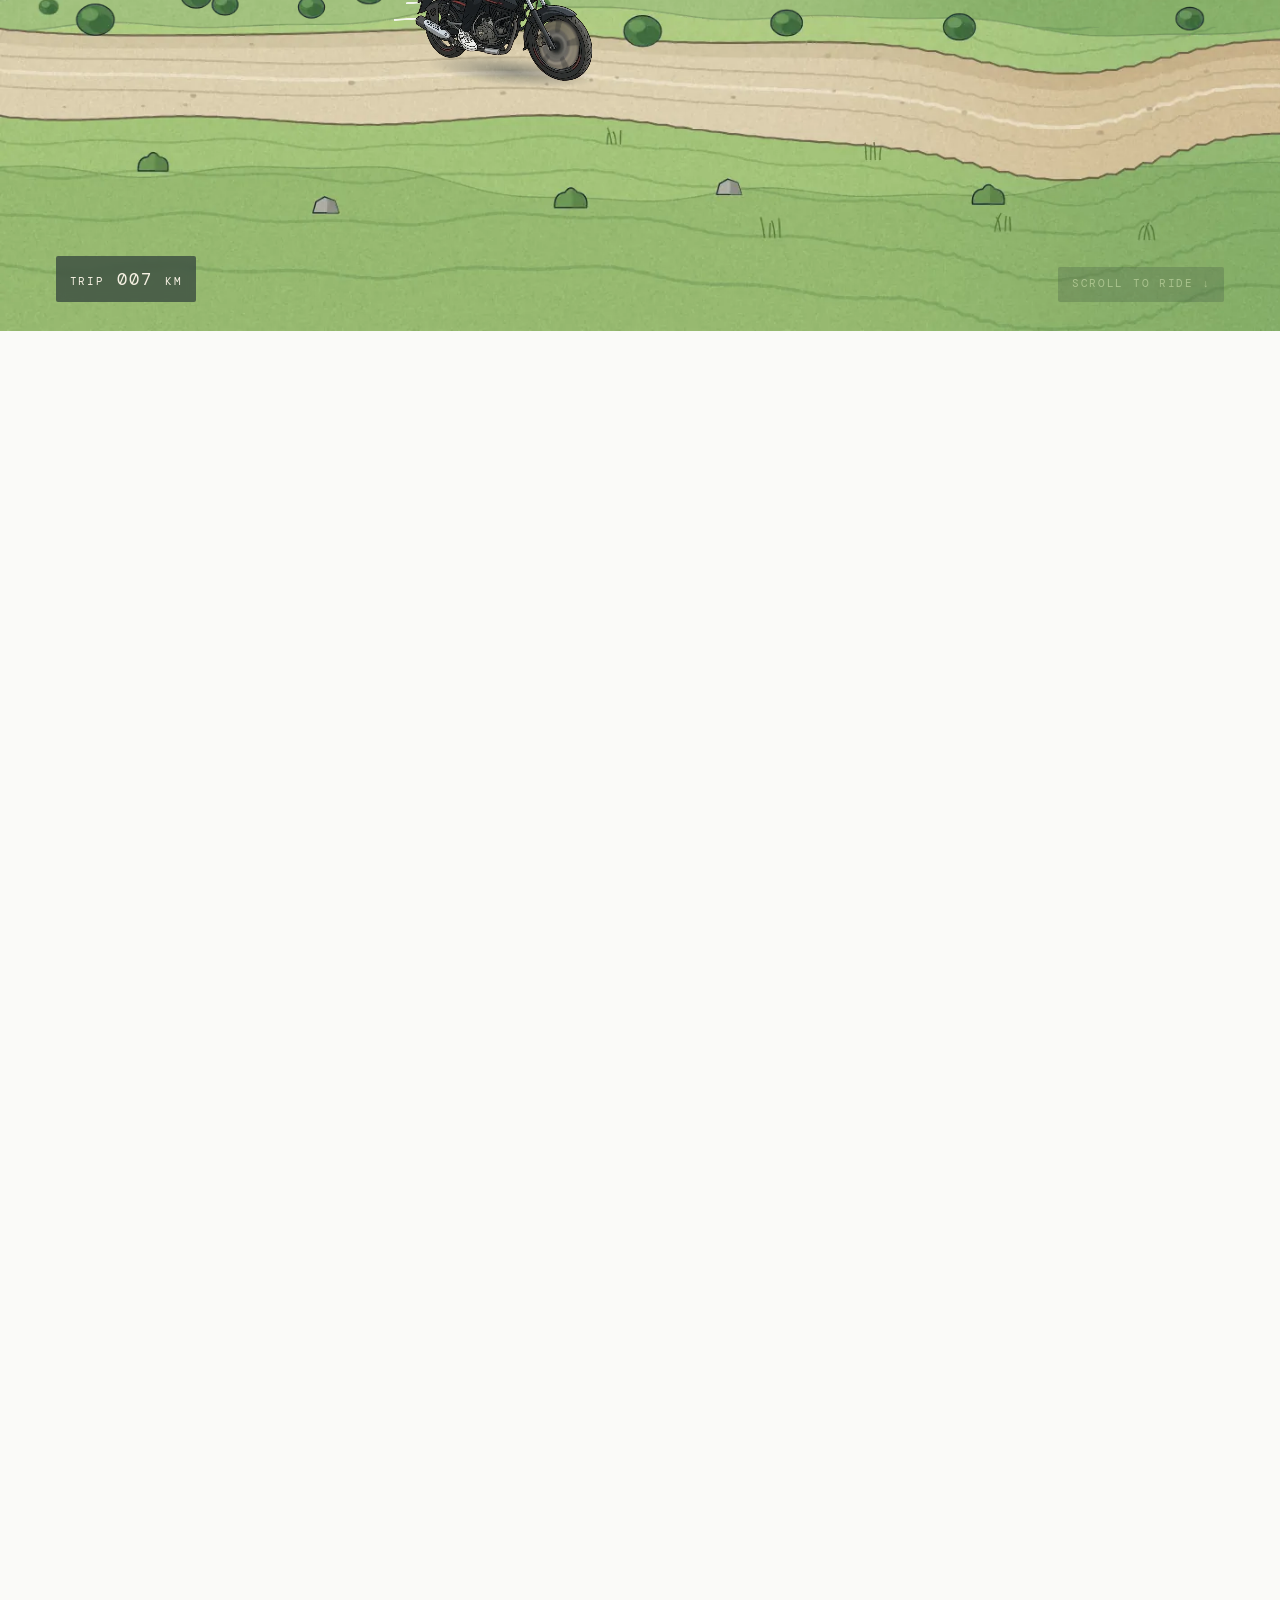
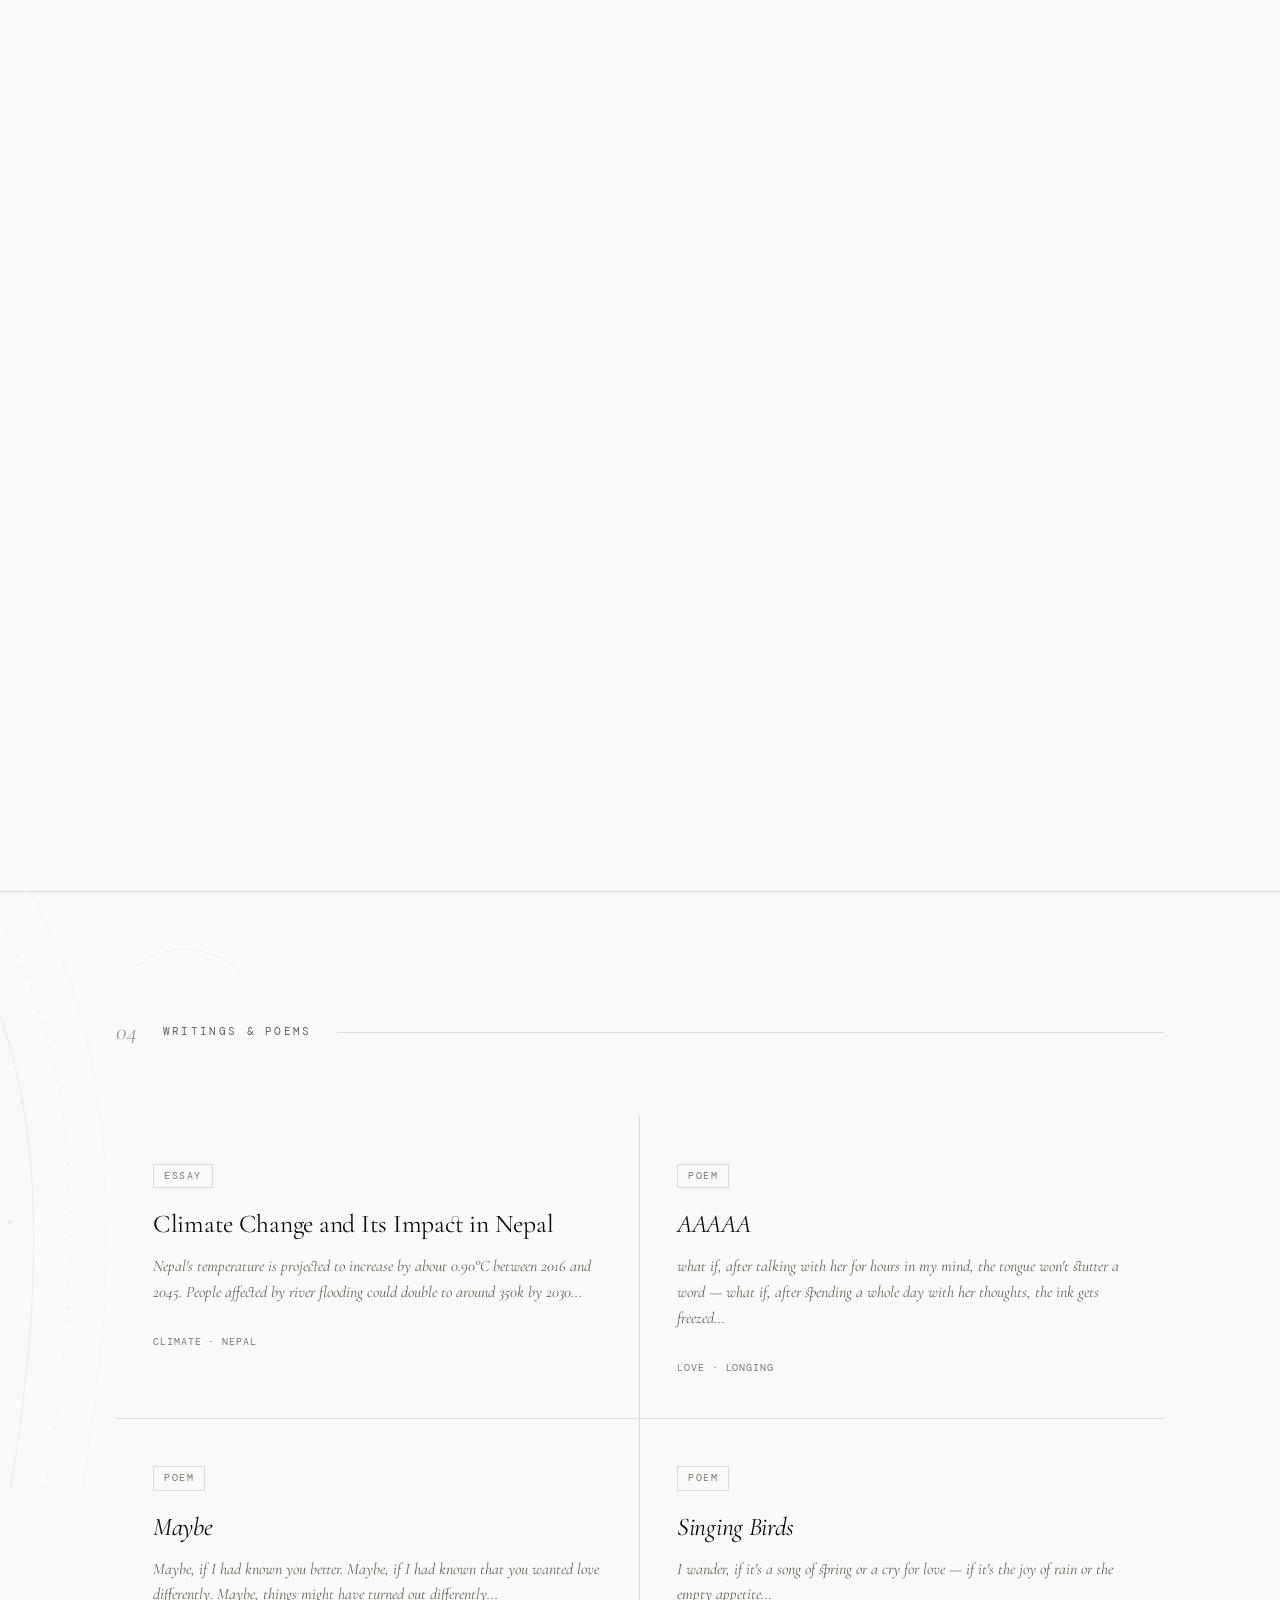
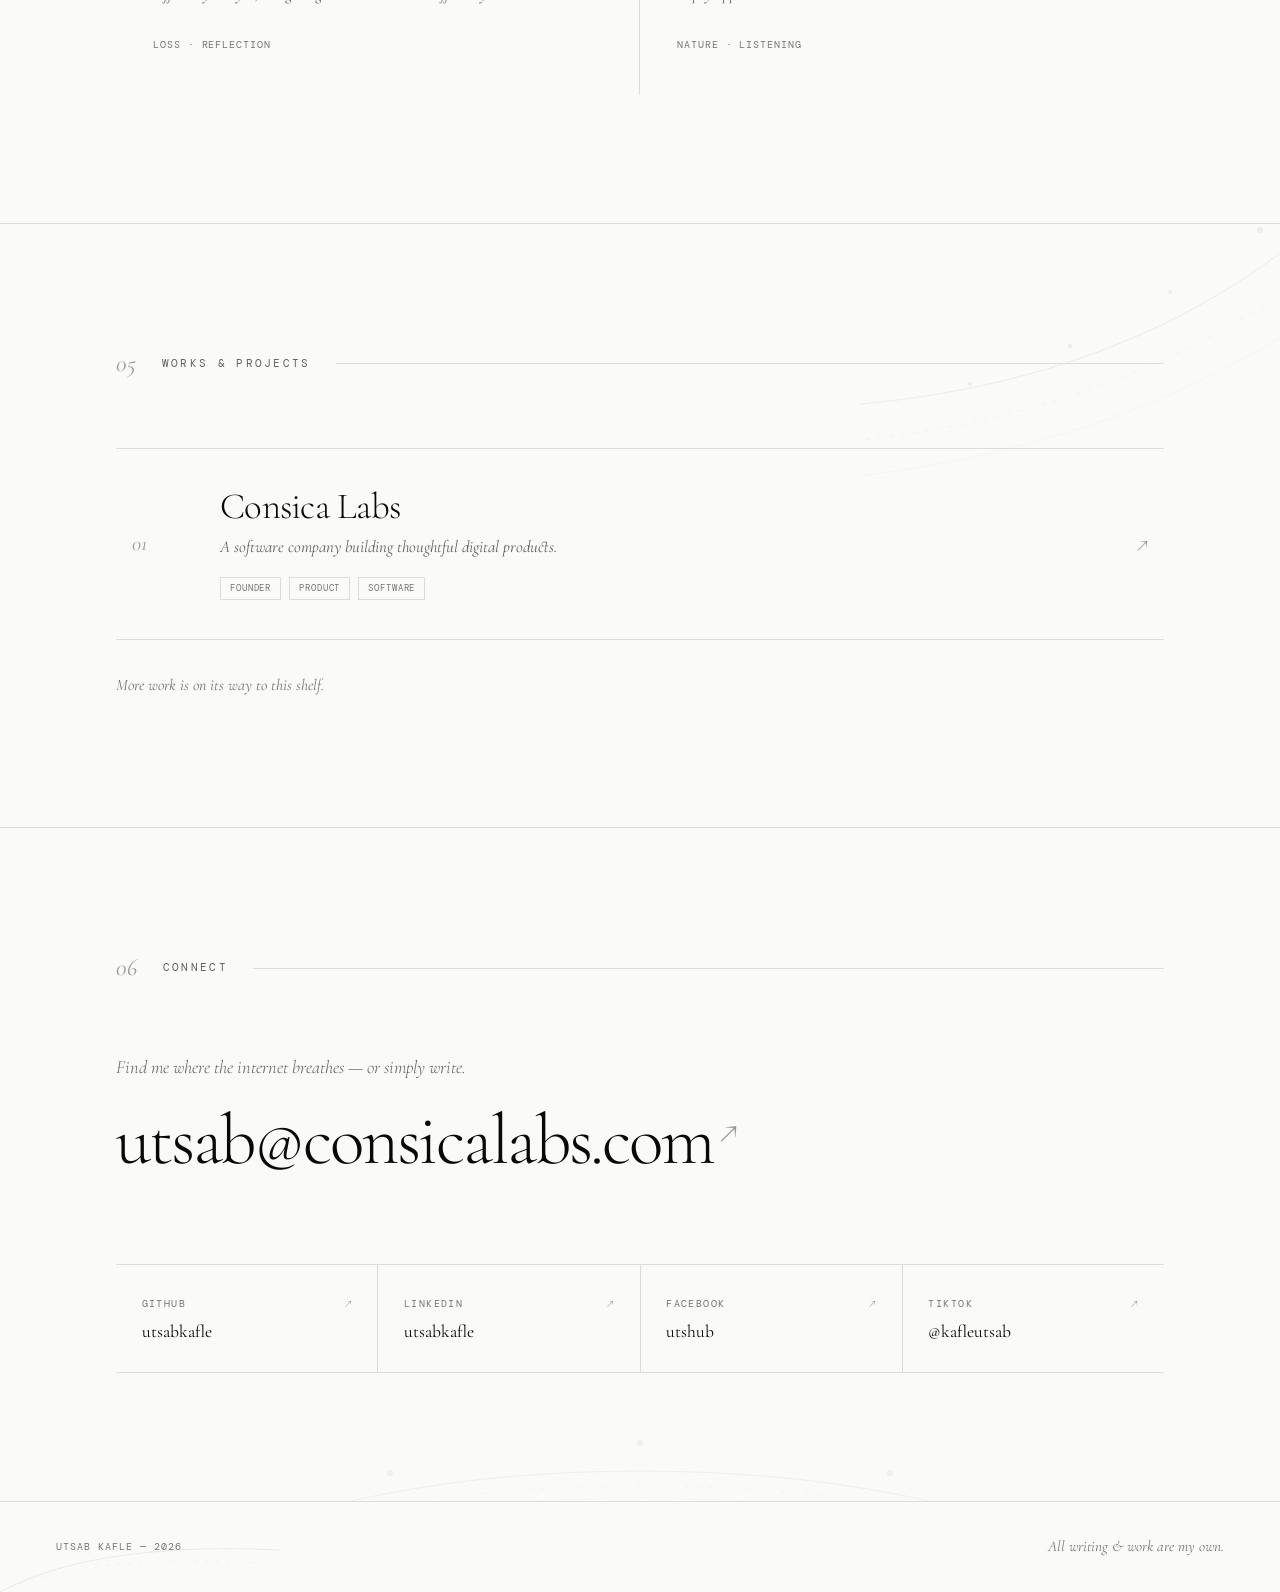
==== commit dbf618c7: "Simplify the ride background and remove all place names Replace the detailed scenery with a minimal " ====
--- a/index.html
+++ b/index.html
@@ -937,7 +937,7 @@
 
   <!-- The ride: scrolling moves the bike along the road -->
   <div class="ride-track" id="ride-track">
-    <div class="ride-stage" id="ride-stage" role="img" aria-label="Illustration of Utsab riding his black Pulsar 150 along a hill road through eastern Nepal: Jhapa paddy fields and areca palms, the tea gardens of Ilam, the Tamor river valley with terraced hills, and the snow peaks of Kanchenjunga. The bike moves along the road as the page scrolls.">
+    <div class="ride-stage" id="ride-stage" role="img" aria-label="Illustration of Utsab riding his black Pulsar 150 along a winding hill road, with green hills, pine slopes and snow peaks in the distance. The bike moves along the road as the page scrolls.">
       <div class="rw-sky" aria-hidden="true">
         <div class="rw-skyroll" id="rw-skyroll">
           <img src="assets/images/world-sky.webp" alt="" width="2000" height="560" />
@@ -948,7 +948,7 @@
       <img class="rw-layer" id="rw-far" src="assets/images/world-far.webp" alt="" width="3000" height="490" />
       <img class="rw-layer" id="rw-mid" src="assets/images/world-mid.webp" alt="" width="4300" height="470" />
       <span class="rw-mist rw-mist-a" aria-hidden="true"></span>
-      <img class="rw-layer" id="rw-ground" src="assets/images/world-ground.webp" alt="" width="5600" height="530" />
+      <img class="rw-layer" id="rw-ground" src="assets/images/world-ground.webp" alt="" width="5600" height="480" />
 
       <div class="rs" id="rs" aria-hidden="true">
         <span class="rs-shadow"></span>
@@ -1193,7 +1193,7 @@
     const LAYERS = [                                          // image, size and top in world units, parallax factor
       { el: document.getElementById('rw-far'),    w: 3000, h: 490, y: 150, f: 0.30 },
       { el: document.getElementById('rw-mid'),    w: 4300, h: 470, y: 330, f: 0.65 },
-      { el: document.getElementById('rw-ground'), w: 5600, h: 530, y: 470, f: 1.00 },
+      { el: document.getElementById('rw-ground'), w: 5600, h: 480, y: 520, f: 1.00 },
     ];
     const SKY = { w: 2000, h: 560 }, ANCHOR = { x: 356, y: 725 }, WHEEL_R = 122;
     const clamp = (v, a, b) => Math.min(b, Math.max(a, v));
